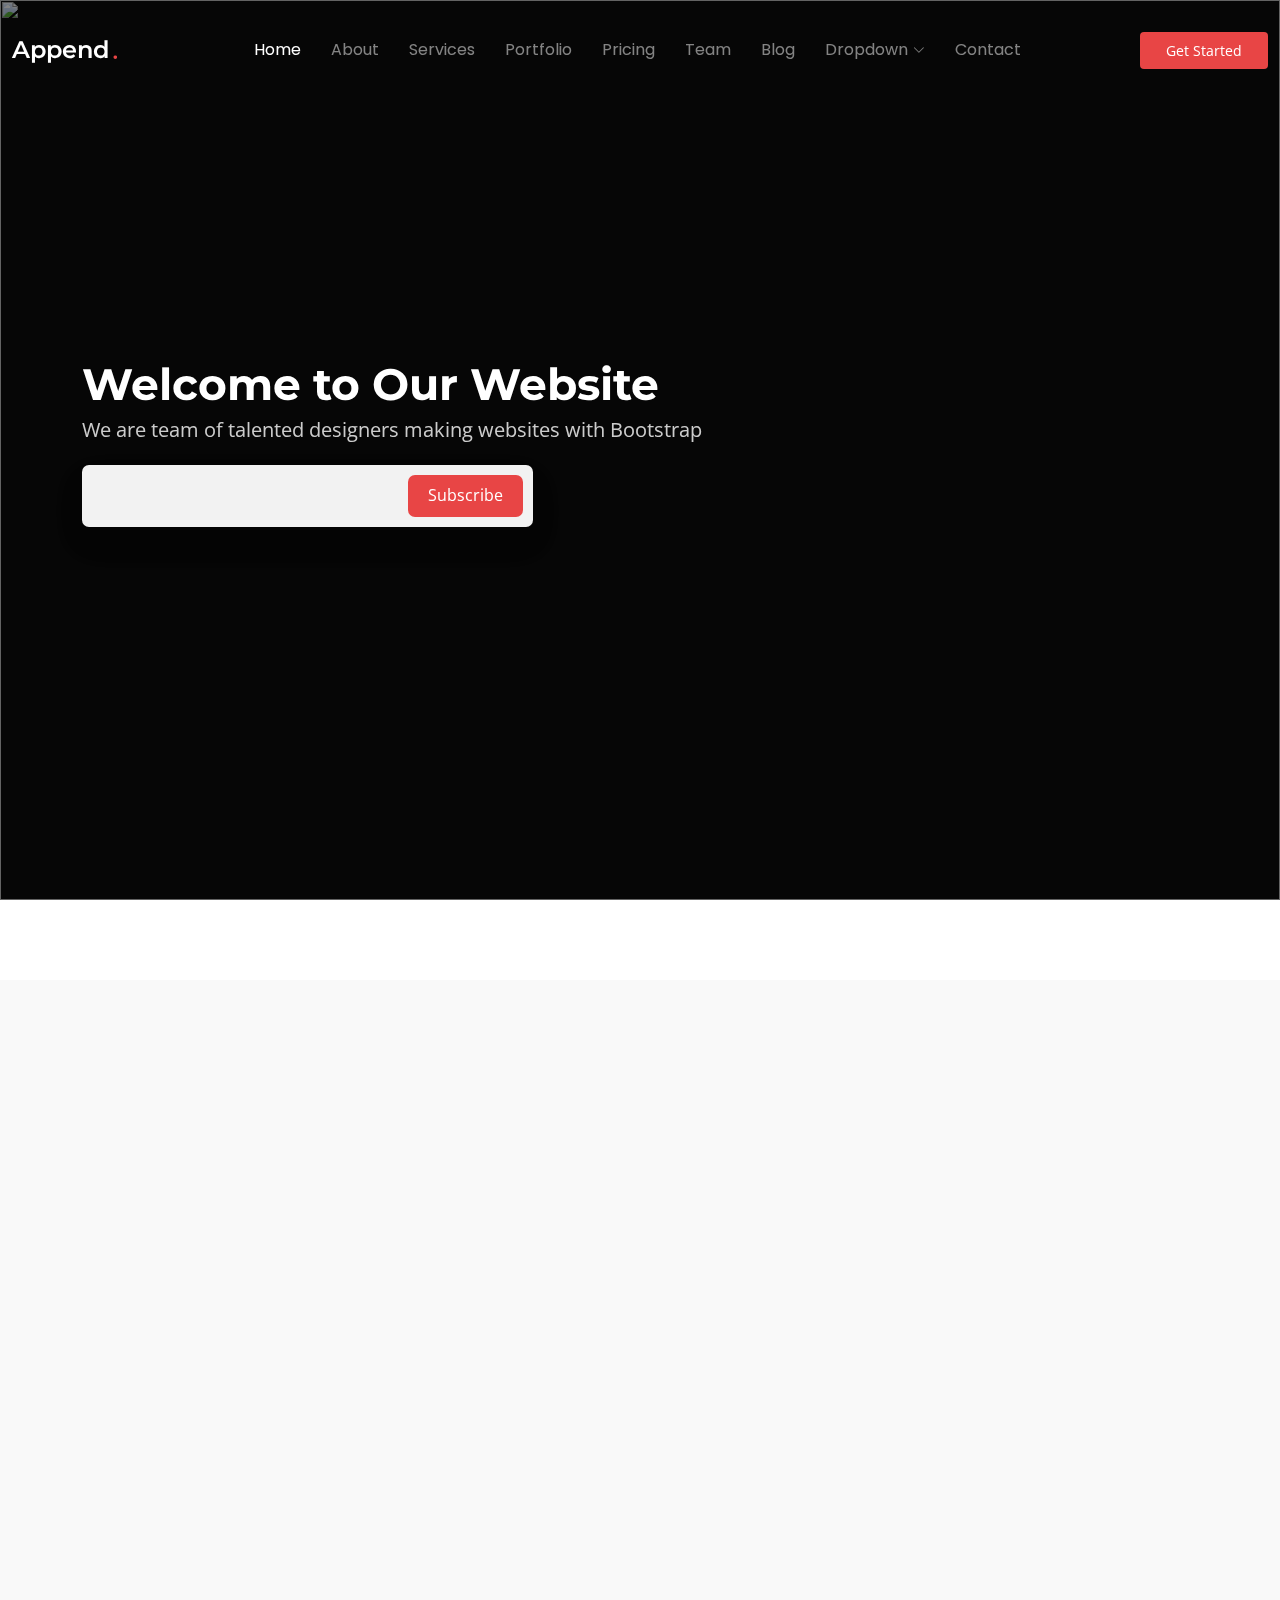
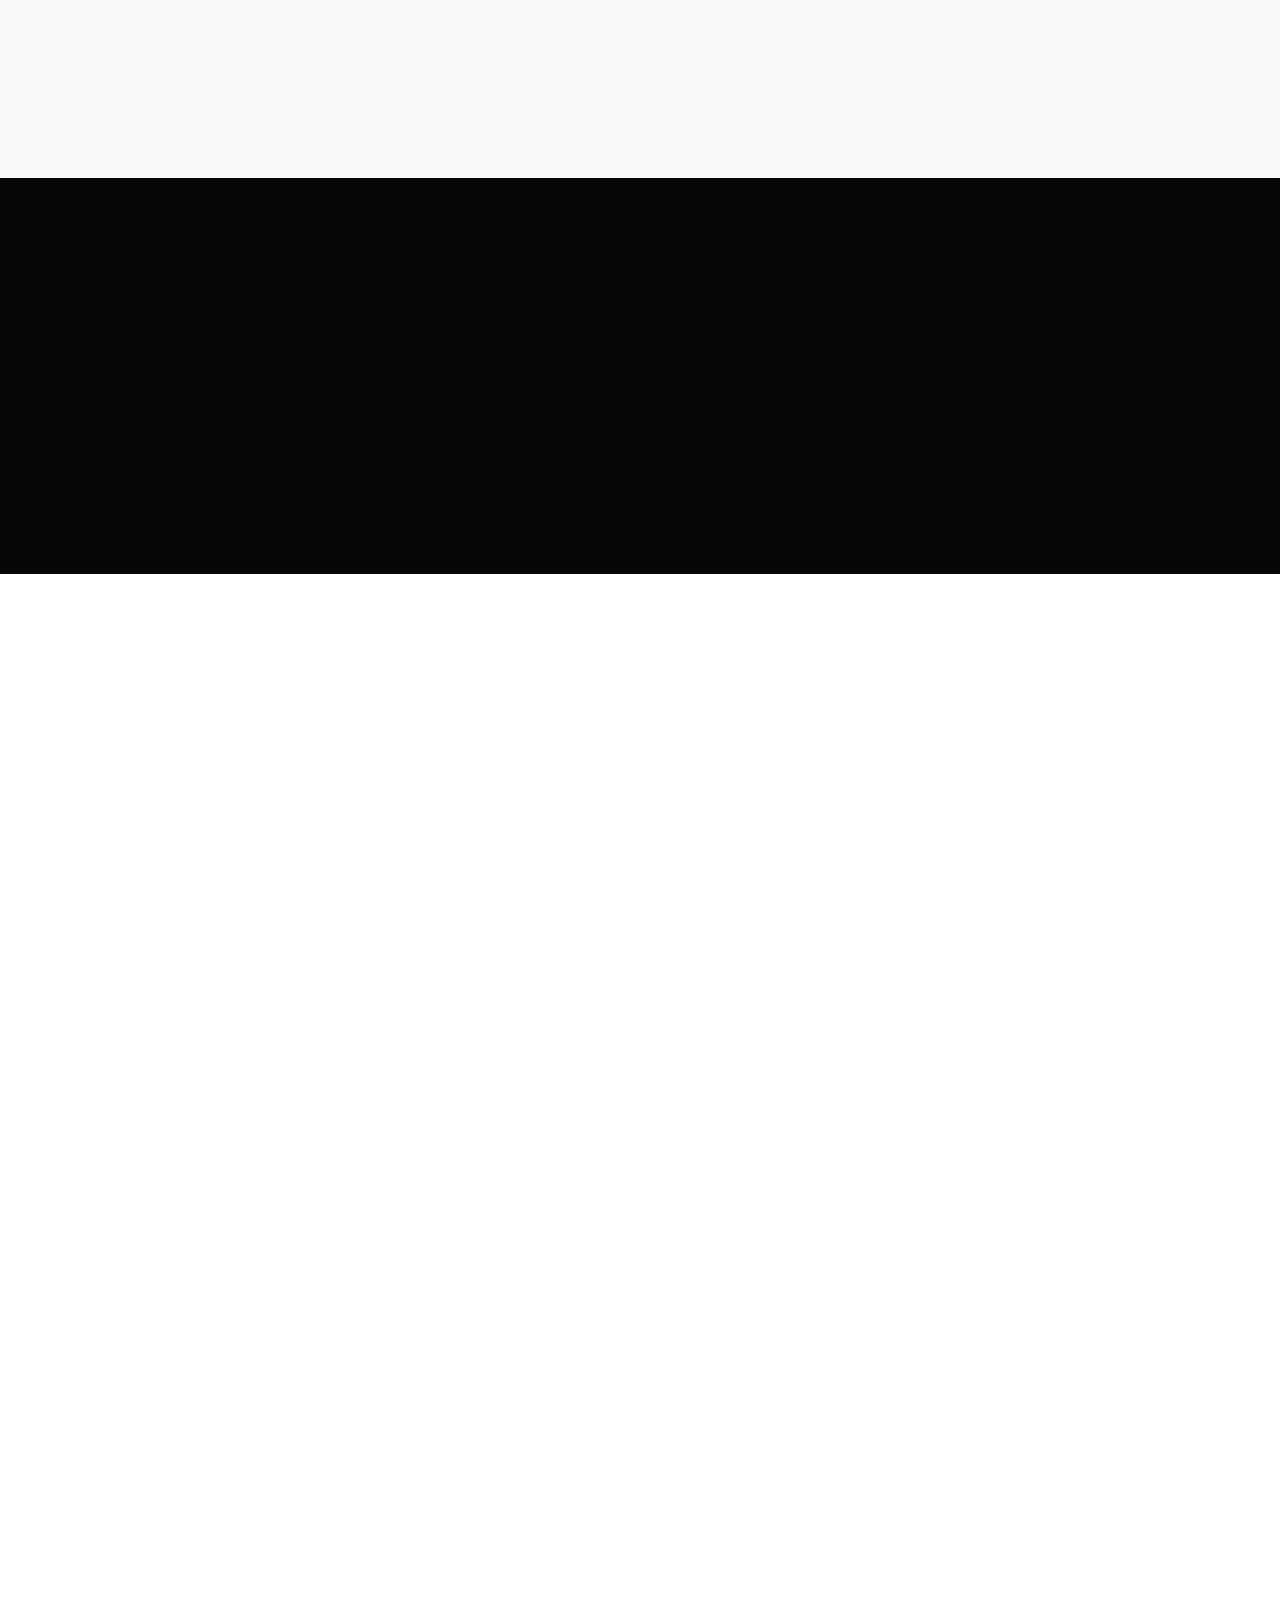
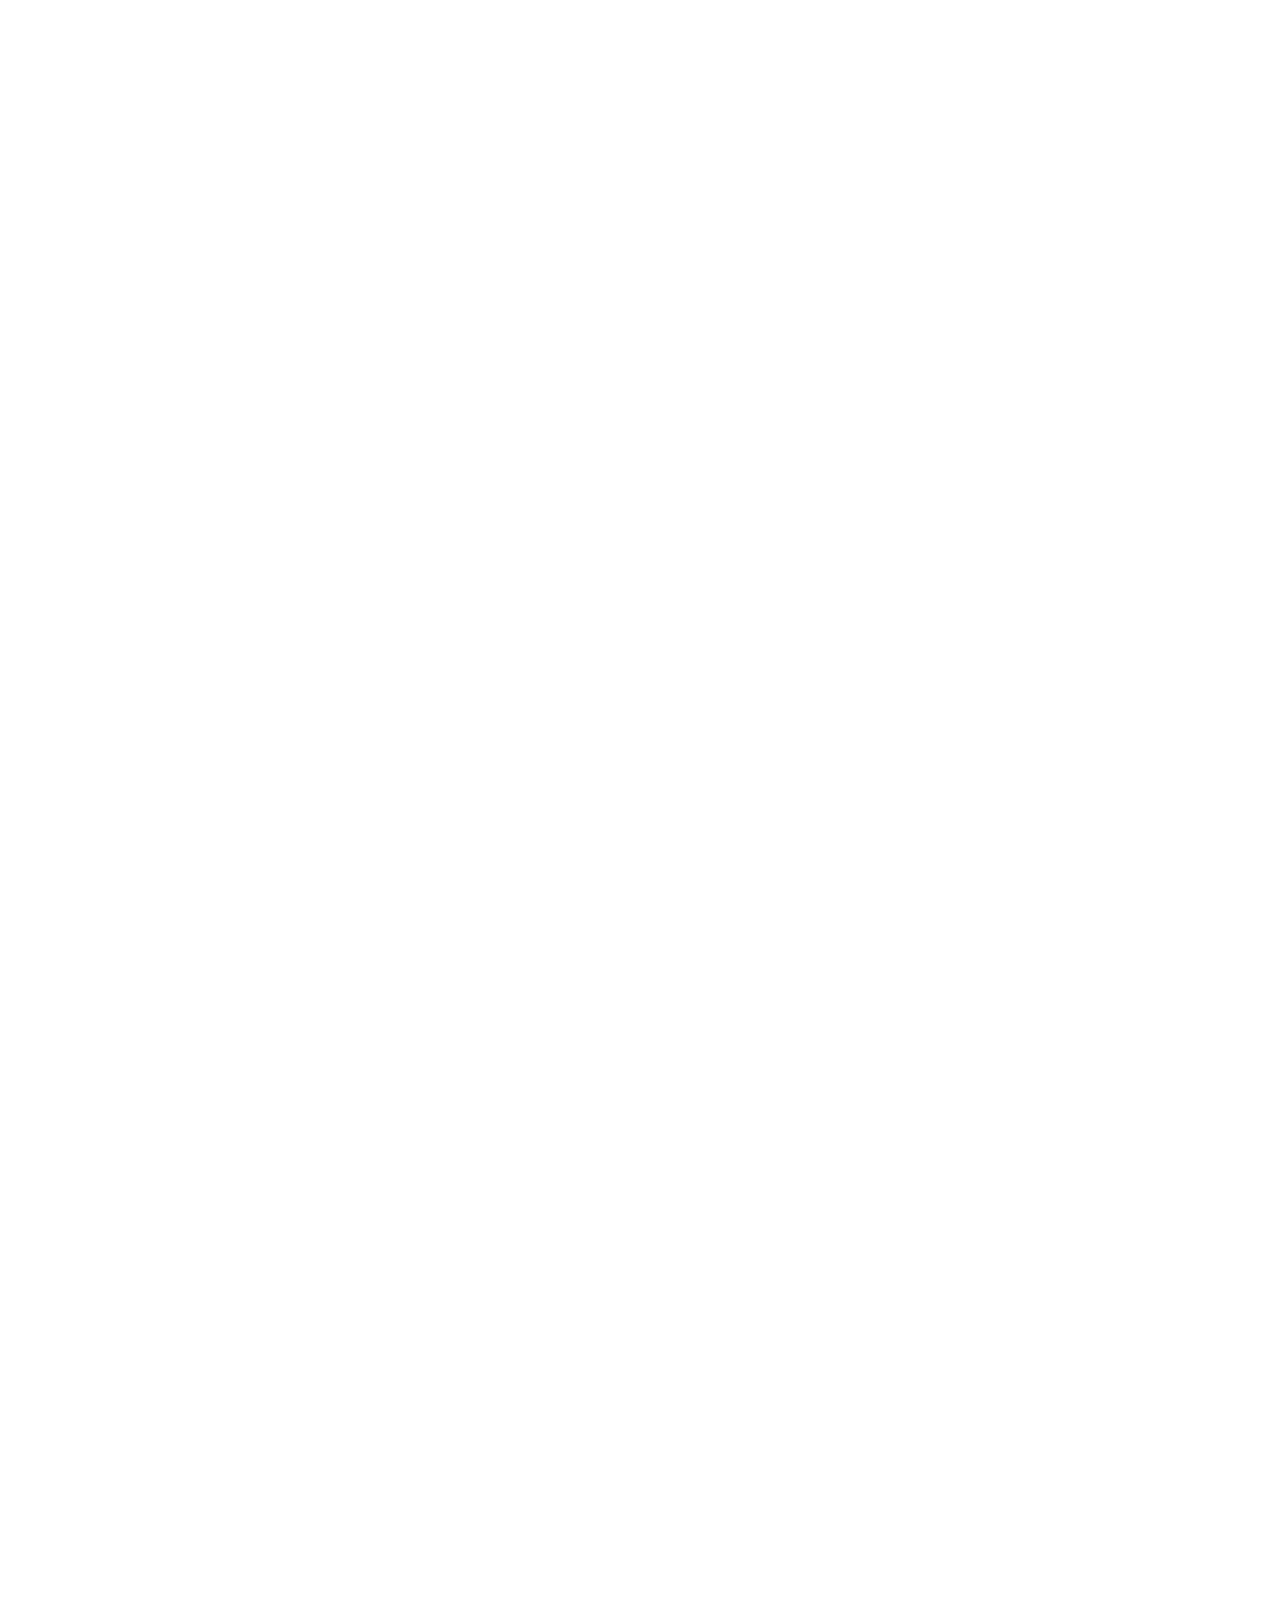
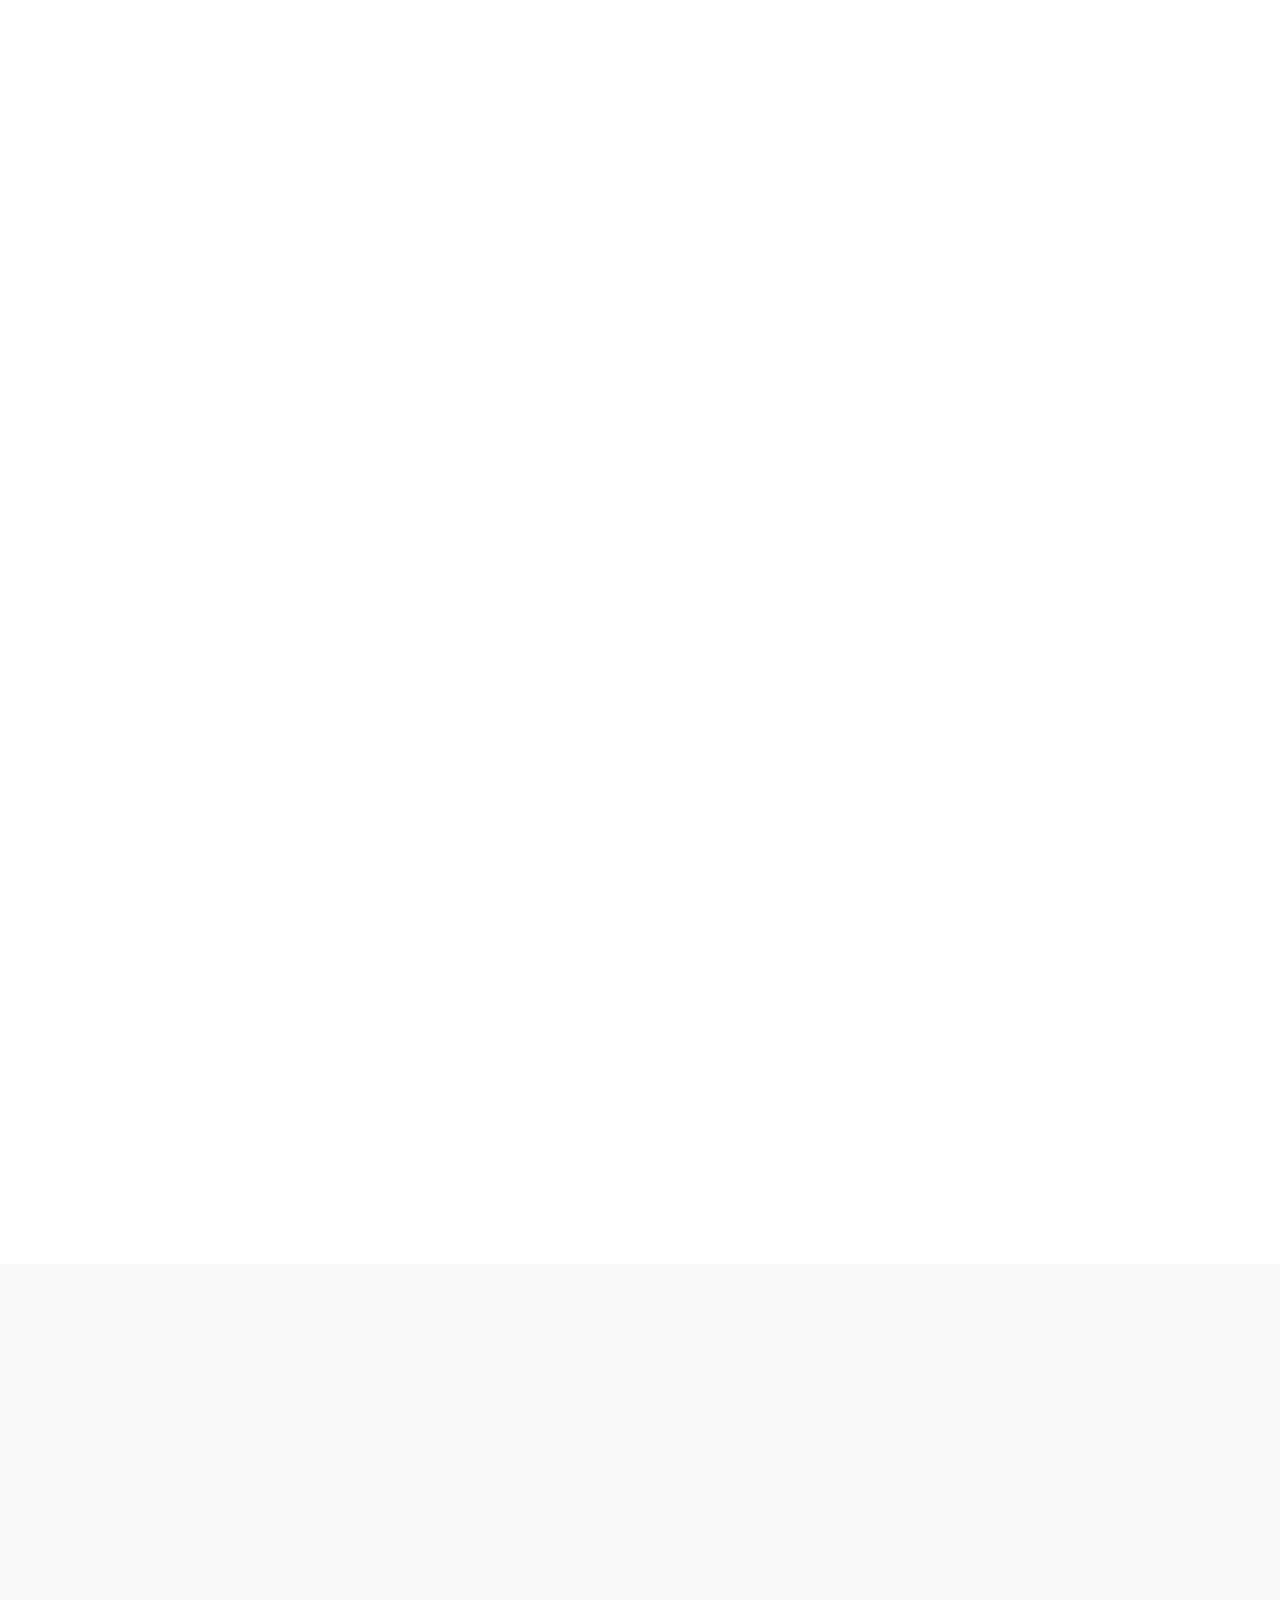
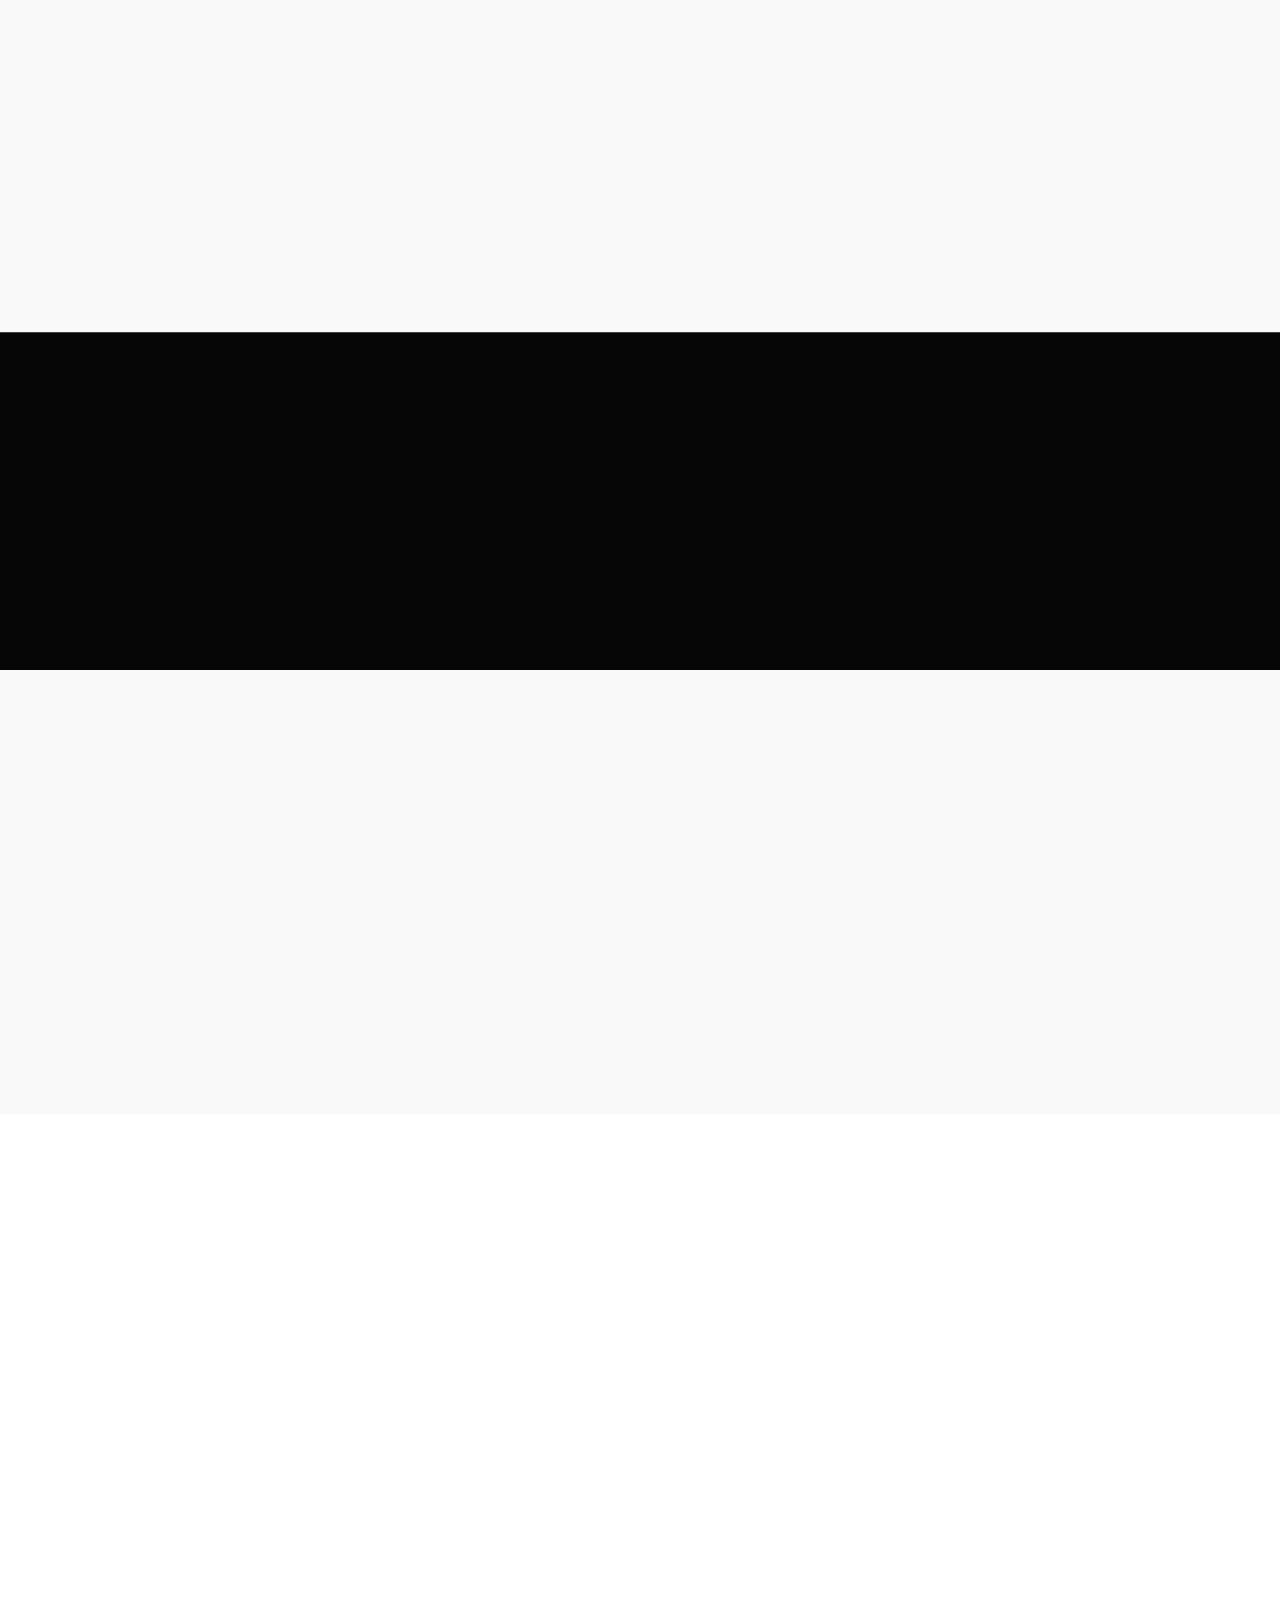
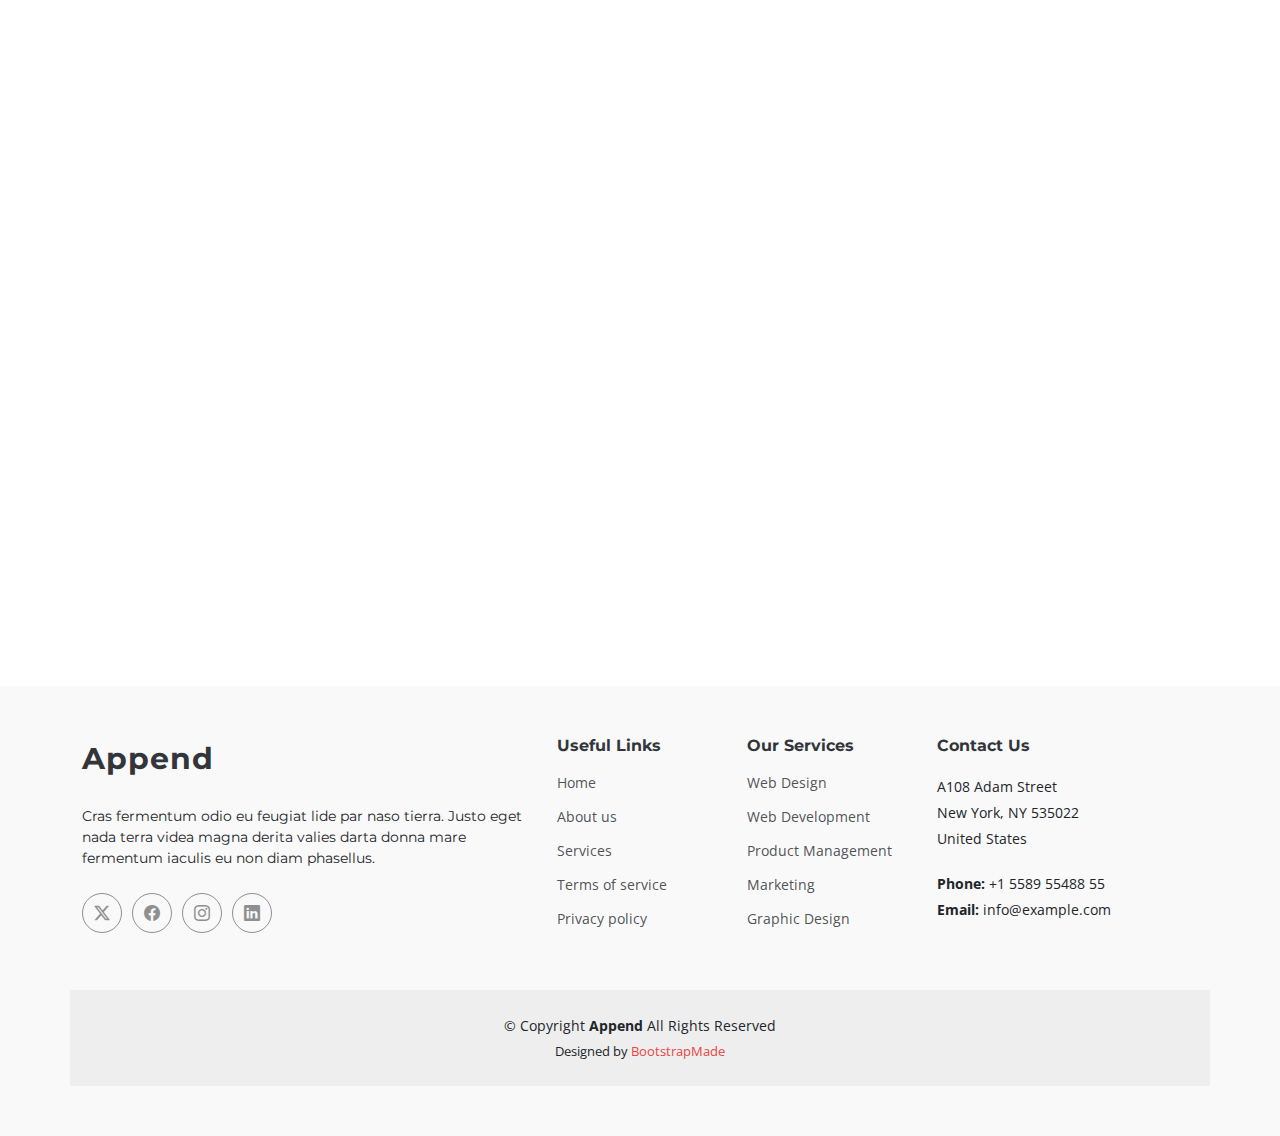
==== index.html @ 25f33e8f "Template." ====
<!DOCTYPE html>
<html lang="en">

<head>
  <meta charset="utf-8">
  <meta content="width=device-width, initial-scale=1.0" name="viewport">
  <title>Index - Append Bootstrap Template</title>
  <meta name="description" content="">
  <meta name="keywords" content="">

  <!-- Favicons -->
  <link href="assets/img/favicon.png" rel="icon">
  <link href="assets/img/apple-touch-icon.png" rel="apple-touch-icon">

  <!-- Fonts -->
  <link href="https://fonts.googleapis.com" rel="preconnect">
  <link href="https://fonts.gstatic.com" rel="preconnect" crossorigin>
  <link href="https://fonts.googleapis.com/css2?family=Open+Sans:ital,wght@0,300;0,400;0,500;0,600;0,700;0,800;1,300;1,400;1,500;1,600;1,700;1,800&family=Montserrat:ital,wght@0,100;0,200;0,300;0,400;0,500;0,600;0,700;0,800;0,900;1,100;1,200;1,300;1,400;1,500;1,600;1,700;1,800;1,900&family=Poppins:ital,wght@0,100;0,200;0,300;0,400;0,500;0,600;0,700;0,800;0,900;1,100;1,200;1,300;1,400;1,500;1,600;1,700;1,800;1,900&display=swap" rel="stylesheet">

  <!-- Vendor CSS Files -->
  <link href="assets/vendor/bootstrap/css/bootstrap.min.css" rel="stylesheet">
  <link href="assets/vendor/bootstrap-icons/bootstrap-icons.css" rel="stylesheet">
  <link href="assets/vendor/aos/aos.css" rel="stylesheet">
  <link href="assets/vendor/glightbox/css/glightbox.min.css" rel="stylesheet">
  <link href="assets/vendor/swiper/swiper-bundle.min.css" rel="stylesheet">

  <!-- Main CSS File -->
  <link href="assets/css/main.css" rel="stylesheet">

  <!-- =======================================================
  * Template Name: Append
  * Template URL: https://bootstrapmade.com/append-bootstrap-website-template/
  * Updated: Aug 07 2024 with Bootstrap v5.3.3
  * Author: BootstrapMade.com
  * License: https://bootstrapmade.com/license/
  ======================================================== -->
</head>

<body class="index-page">

  <header id="header" class="header d-flex align-items-center fixed-top">
    <div class="container-fluid position-relative d-flex align-items-center justify-content-between">

      <a href="index.html" class="logo d-flex align-items-center me-auto me-xl-0">
        <!-- Uncomment the line below if you also wish to use an image logo -->
        <!-- <img src="assets/img/logo.png" alt=""> -->
        <h1 class="sitename">Append</h1><span>.</span>
      </a>

      <nav id="navmenu" class="navmenu">
        <ul>
          <li><a href="index.html#hero" class="active">Home</a></li>
          <li><a href="index.html#about">About</a></li>
          <li><a href="index.html#services">Services</a></li>
          <li><a href="index.html#portfolio">Portfolio</a></li>
          <li><a href="index.html#pricing">Pricing</a></li>
          <li><a href="index.html#team">Team</a></li>
          <li><a href="blog.html">Blog</a></li>
          <li class="dropdown"><a href="#"><span>Dropdown</span> <i class="bi bi-chevron-down toggle-dropdown"></i></a>
            <ul>
              <li><a href="#">Dropdown 1</a></li>
              <li class="dropdown"><a href="#"><span>Deep Dropdown</span> <i class="bi bi-chevron-down toggle-dropdown"></i></a>
                <ul>
                  <li><a href="#">Deep Dropdown 1</a></li>
                  <li><a href="#">Deep Dropdown 2</a></li>
                  <li><a href="#">Deep Dropdown 3</a></li>
                  <li><a href="#">Deep Dropdown 4</a></li>
                  <li><a href="#">Deep Dropdown 5</a></li>
                </ul>
              </li>
              <li><a href="#">Dropdown 2</a></li>
              <li><a href="#">Dropdown 3</a></li>
              <li><a href="#">Dropdown 4</a></li>
            </ul>
          </li>
          <li><a href="index.html#contact">Contact</a></li>
        </ul>
        <i class="mobile-nav-toggle d-xl-none bi bi-list"></i>
      </nav>

      <a class="btn-getstarted" href="index.html#about">Get Started</a>

    </div>
  </header>

  <main class="main">

    <!-- Hero Section -->
    <section id="hero" class="hero section dark-background">

      <img src="assets/img/hero-bg.jpg" alt="" data-aos="fade-in">

      <div class="container">
        <div class="row">
          <div class="col-lg-10">
            <h2 data-aos="fade-up" data-aos-delay="100">Welcome to Our Website</h2>
            <p data-aos="fade-up" data-aos-delay="200">We are team of talented designers making websites with Bootstrap</p>
          </div>
          <div class="col-lg-5" data-aos="fade-up" data-aos-delay="300">
            <form action="forms/newsletter.php" method="post" class="php-email-form">
              <div class="sign-up-form"><input type="email" name="email"><input type="submit" value="Subscribe"></div>
              <div class="loading">Loading</div>
              <div class="error-message"></div>
              <div class="sent-message">Your subscription request has been sent. Thank you!</div>
            </form>
          </div>
        </div>
      </div>

    </section><!-- /Hero Section -->

    <!-- Clients Section -->
    <section id="clients" class="clients section">

      <div class="container" data-aos="fade-up">

        <div class="row gy-4">

          <div class="col-xl-2 col-md-3 col-6 client-logo">
            <img src="assets/img/clients/client-1.png" class="img-fluid" alt="">
          </div><!-- End Client Item -->

          <div class="col-xl-2 col-md-3 col-6 client-logo">
            <img src="assets/img/clients/client-2.png" class="img-fluid" alt="">
          </div><!-- End Client Item -->

          <div class="col-xl-2 col-md-3 col-6 client-logo">
            <img src="assets/img/clients/client-3.png" class="img-fluid" alt="">
          </div><!-- End Client Item -->

          <div class="col-xl-2 col-md-3 col-6 client-logo">
            <img src="assets/img/clients/client-4.png" class="img-fluid" alt="">
          </div><!-- End Client Item -->

          <div class="col-xl-2 col-md-3 col-6 client-logo">
            <img src="assets/img/clients/client-5.png" class="img-fluid" alt="">
          </div><!-- End Client Item -->

          <div class="col-xl-2 col-md-3 col-6 client-logo">
            <img src="assets/img/clients/client-6.png" class="img-fluid" alt="">
          </div><!-- End Client Item -->

        </div>

      </div>

    </section><!-- /Clients Section -->

    <!-- About Section -->
    <section id="about" class="about section light-background">

      <div class="container" data-aos="fade-up" data-aos-delay="100">
        <div class="row align-items-xl-center gy-5">

          <div class="col-xl-5 content">
            <h3>About Us</h3>
            <h2>Ducimus rerum libero reprehenderit cumque</h2>
            <p>Ipsa sint sit. Quis ducimus tempore dolores impedit et dolor cumque alias maxime. Enim reiciendis minus et rerum hic non. Dicta quas cum quia maiores iure. Quidem nulla qui assumenda incidunt voluptatem tempora deleniti soluta.</p>
            <a href="#" class="read-more"><span>Read More</span><i class="bi bi-arrow-right"></i></a>
          </div>

          <div class="col-xl-7">
            <div class="row gy-4 icon-boxes">

              <div class="col-md-6" data-aos="fade-up" data-aos-delay="200">
                <div class="icon-box">
                  <i class="bi bi-buildings"></i>
                  <h3>Eius provident</h3>
                  <p>Magni repellendus vel ullam hic officia accusantium ipsa dolor omnis dolor voluptatem</p>
                </div>
              </div> <!-- End Icon Box -->

              <div class="col-md-6" data-aos="fade-up" data-aos-delay="300">
                <div class="icon-box">
                  <i class="bi bi-clipboard-pulse"></i>
                  <h3>Rerum aperiam</h3>
                  <p>Autem saepe animi et aut aspernatur culpa facere. Rerum saepe rerum voluptates quia</p>
                </div>
              </div> <!-- End Icon Box -->

              <div class="col-md-6" data-aos="fade-up" data-aos-delay="400">
                <div class="icon-box">
                  <i class="bi bi-command"></i>
                  <h3>Veniam omnis</h3>
                  <p>Omnis perferendis molestias culpa sed. Recusandae quas possimus. Quod consequatur corrupti</p>
                </div>
              </div> <!-- End Icon Box -->

              <div class="col-md-6" data-aos="fade-up" data-aos-delay="500">
                <div class="icon-box">
                  <i class="bi bi-graph-up-arrow"></i>
                  <h3>Delares sapiente</h3>
                  <p>Sint et dolor voluptas minus possimus nostrum. Reiciendis commodi eligendi omnis quideme lorenda</p>
                </div>
              </div> <!-- End Icon Box -->

            </div>
          </div>

        </div>
      </div>

    </section><!-- /About Section -->

    <!-- Stats Section -->
    <section id="stats" class="stats section dark-background">

      <img src="assets/img/stats-bg.jpg" alt="" data-aos="fade-in">

      <div class="container position-relative" data-aos="fade-up" data-aos-delay="100">

        <div class="row gy-4">

          <div class="col-lg-3 col-md-6">
            <div class="stats-item text-center w-100 h-100">
              <span data-purecounter-start="0" data-purecounter-end="232" data-purecounter-duration="1" class="purecounter"></span>
              <p>Clients</p>
            </div>
          </div><!-- End Stats Item -->

          <div class="col-lg-3 col-md-6">
            <div class="stats-item text-center w-100 h-100">
              <span data-purecounter-start="0" data-purecounter-end="521" data-purecounter-duration="1" class="purecounter"></span>
              <p>Projects</p>
            </div>
          </div><!-- End Stats Item -->

          <div class="col-lg-3 col-md-6">
            <div class="stats-item text-center w-100 h-100">
              <span data-purecounter-start="0" data-purecounter-end="1453" data-purecounter-duration="1" class="purecounter"></span>
              <p>Hours Of Support</p>
            </div>
          </div><!-- End Stats Item -->

          <div class="col-lg-3 col-md-6">
            <div class="stats-item text-center w-100 h-100">
              <span data-purecounter-start="0" data-purecounter-end="32" data-purecounter-duration="1" class="purecounter"></span>
              <p>Workers</p>
            </div>
          </div><!-- End Stats Item -->

        </div>

      </div>

    </section><!-- /Stats Section -->

    <!-- Services Section -->
    <section id="services" class="services section">

      <!-- Section Title -->
      <div class="container section-title" data-aos="fade-up">
        <h2>Services</h2>
        <p>Necessitatibus eius consequatur ex aliquid fuga eum quidem sint consectetur velit</p>
      </div><!-- End Section Title -->

      <div class="container">

        <div class="row gy-4">

          <div class="col-lg-6 " data-aos="fade-up" data-aos-delay="100">
            <div class="service-item d-flex">
              <div class="icon flex-shrink-0"><i class="bi bi-briefcase"></i></div>
              <div>
                <h4 class="title"><a href="services-details.html" class="stretched-link">Lorem Ipsum</a></h4>
                <p class="description">Voluptatum deleniti atque corrupti quos dolores et quas molestias excepturi sint occaecati cupiditate non provident</p>
              </div>
            </div>
          </div>
          <!-- End Service Item -->

          <div class="col-lg-6 " data-aos="fade-up" data-aos-delay="200">
            <div class="service-item d-flex">
              <div class="icon flex-shrink-0"><i class="bi bi-card-checklist"></i></div>
              <div>
                <h4 class="title"><a href="services-details.html" class="stretched-link">Dolor Sitema</a></h4>
                <p class="description">Minim veniam, quis nostrud exercitation ullamco laboris nisi ut aliquip ex ea commodo consequat tarad limino ata</p>
              </div>
            </div>
          </div><!-- End Service Item -->

          <div class="col-lg-6 " data-aos="fade-up" data-aos-delay="300">
            <div class="service-item d-flex">
              <div class="icon flex-shrink-0"><i class="bi bi-bar-chart"></i></div>
              <div>
                <h4 class="title"><a href="services-details.html" class="stretched-link">Sed ut perspiciatis</a></h4>
                <p class="description">Duis aute irure dolor in reprehenderit in voluptate velit esse cillum dolore eu fugiat nulla pariatur</p>
              </div>
            </div>
          </div><!-- End Service Item -->

          <div class="col-lg-6 " data-aos="fade-up" data-aos-delay="400">
            <div class="service-item d-flex">
              <div class="icon flex-shrink-0"><i class="bi bi-binoculars"></i></div>
              <div>
                <h4 class="title"><a href="services-details.html" class="stretched-link">Magni Dolores</a></h4>
                <p class="description">Excepteur sint occaecat cupidatat non proident, sunt in culpa qui officia deserunt mollit anim id est laborum</p>
              </div>
            </div>
          </div><!-- End Service Item -->

          <div class="col-lg-6 " data-aos="fade-up" data-aos-delay="500">
            <div class="service-item d-flex">
              <div class="icon flex-shrink-0"><i class="bi bi-brightness-high"></i></div>
              <div>
                <h4 class="title"><a href="services-details.html" class="stretched-link">Nemo Enim</a></h4>
                <p class="description">At vero eos et accusamus et iusto odio dignissimos ducimus qui blanditiis praesentium voluptatum deleniti atque</p>
              </div>
            </div>
          </div><!-- End Service Item -->

          <div class="col-lg-6 " data-aos="fade-up" data-aos-delay="600">
            <div class="service-item d-flex">
              <div class="icon flex-shrink-0"><i class="bi bi-calendar4-week"></i></div>
              <div>
                <h4 class="title"><a href="services-details.html" class="stretched-link">Eiusmod Tempor</a></h4>
                <p class="description">Et harum quidem rerum facilis est et expedita distinctio. Nam libero tempore, cum soluta nobis est eligendi</p>
              </div>
            </div>
          </div><!-- End Service Item -->

        </div>

      </div>

    </section><!-- /Services Section -->

    <!-- Features Section -->
    <section id="features" class="features section">

      <!-- Section Title -->
      <div class="container section-title" data-aos="fade-up">
        <h2>Features</h2>
        <p>Necessitatibus eius consequatur ex aliquid fuga eum quidem sint consectetur velit</p>
      </div><!-- End Section Title -->

      <div class="container">

        <div class="row gy-4 align-items-center features-item">
          <div class="col-lg-5 order-2 order-lg-1" data-aos="fade-up" data-aos-delay="200">
            <h3>Corporis temporibus maiores provident</h3>
            <p>
              Ullamco laboris nisi ut aliquip ex ea commodo consequat. Duis aute irure dolor in reprehenderit in voluptate
              velit esse cillum dolore eu fugiat nulla pariatur. Excepteur sint occaecat cupidatat non proident.
            </p>
            <a href="#" class="btn btn-get-started">Get Started</a>
          </div>
          <div class="col-lg-7 order-1 order-lg-2 d-flex align-items-center" data-aos="zoom-out" data-aos-delay="100">
            <div class="image-stack">
              <img src="assets/img/features-light-1.jpg" alt="" class="stack-front">
              <img src="assets/img/features-light-2.jpg" alt="" class="stack-back">
            </div>
          </div>
        </div><!-- Features Item -->

        <div class="row gy-4 align-items-stretch justify-content-between features-item ">
          <div class="col-lg-6 d-flex align-items-center features-img-bg" data-aos="zoom-out">
            <img src="assets/img/features-light-3.jpg" class="img-fluid" alt="">
          </div>
          <div class="col-lg-5 d-flex justify-content-center flex-column" data-aos="fade-up">
            <h3>Sunt consequatur ad ut est nulla</h3>
            <p>Cupiditate placeat cupiditate placeat est ipsam culpa. Delectus quia minima quod. Sunt saepe odit aut quia voluptatem hic voluptas dolor doloremque.</p>
            <ul>
              <li><i class="bi bi-check"></i> <span>Ullamco laboris nisi ut aliquip ex ea commodo consequat.</span></li>
              <li><i class="bi bi-check"></i><span> Duis aute irure dolor in reprehenderit in voluptate velit.</span></li>
              <li><i class="bi bi-check"></i> <span>Facilis ut et voluptatem aperiam. Autem soluta ad fugiat</span>.</li>
            </ul>
            <a href="#" class="btn btn-get-started align-self-start">Get Started</a>
          </div>
        </div><!-- Features Item -->

      </div>

    </section><!-- /Features Section -->

    <!-- Portfolio Section -->
    <section id="portfolio" class="portfolio section">

      <!-- Section Title -->
      <div class="container section-title" data-aos="fade-up">
        <h2>Portfolio</h2>
        <p>Necessitatibus eius consequatur ex aliquid fuga eum quidem sint consectetur velit</p>
      </div><!-- End Section Title -->

      <div class="container">

        <div class="isotope-layout" data-default-filter="*" data-layout="masonry" data-sort="original-order">

          <ul class="portfolio-filters isotope-filters" data-aos="fade-up" data-aos-delay="100">
            <li data-filter="*" class="filter-active">All</li>
            <li data-filter=".filter-app">App</li>
            <li data-filter=".filter-product">Card</li>
            <li data-filter=".filter-branding">Web</li>
          </ul><!-- End Portfolio Filters -->

          <div class="row gy-4 isotope-container" data-aos="fade-up" data-aos-delay="200">

            <div class="col-lg-4 col-md-6 portfolio-item isotope-item filter-app">
              <img src="assets/img/masonry-portfolio/masonry-portfolio-1.jpg" class="img-fluid" alt="">
              <div class="portfolio-info">
                <h4>App 1</h4>
                <p>Lorem ipsum, dolor sit</p>
                <a href="assets/img/masonry-portfolio/masonry-portfolio-1.jpg" title="App 1" data-gallery="portfolio-gallery-app" class="glightbox preview-link"><i class="bi bi-zoom-in"></i></a>
                <a href="portfolio-details.html" title="More Details" class="details-link"><i class="bi bi-link-45deg"></i></a>
              </div>
            </div><!-- End Portfolio Item -->

            <div class="col-lg-4 col-md-6 portfolio-item isotope-item filter-product">
              <img src="assets/img/masonry-portfolio/masonry-portfolio-2.jpg" class="img-fluid" alt="">
              <div class="portfolio-info">
                <h4>Product 1</h4>
                <p>Lorem ipsum, dolor sit</p>
                <a href="assets/img/masonry-portfolio/masonry-portfolio-2.jpg" title="Product 1" data-gallery="portfolio-gallery-product" class="glightbox preview-link"><i class="bi bi-zoom-in"></i></a>
                <a href="portfolio-details.html" title="More Details" class="details-link"><i class="bi bi-link-45deg"></i></a>
              </div>
            </div><!-- End Portfolio Item -->

            <div class="col-lg-4 col-md-6 portfolio-item isotope-item filter-branding">
              <img src="assets/img/masonry-portfolio/masonry-portfolio-3.jpg" class="img-fluid" alt="">
              <div class="portfolio-info">
                <h4>Branding 1</h4>
                <p>Lorem ipsum, dolor sit</p>
                <a href="assets/img/masonry-portfolio/masonry-portfolio-3.jpg" title="Branding 1" data-gallery="portfolio-gallery-branding" class="glightbox preview-link"><i class="bi bi-zoom-in"></i></a>
                <a href="portfolio-details.html" title="More Details" class="details-link"><i class="bi bi-link-45deg"></i></a>
              </div>
            </div><!-- End Portfolio Item -->

            <div class="col-lg-4 col-md-6 portfolio-item isotope-item filter-app">
              <img src="assets/img/masonry-portfolio/masonry-portfolio-4.jpg" class="img-fluid" alt="">
              <div class="portfolio-info">
                <h4>App 2</h4>
                <p>Lorem ipsum, dolor sit</p>
                <a href="assets/img/masonry-portfolio/masonry-portfolio-4.jpg" title="App 2" data-gallery="portfolio-gallery-app" class="glightbox preview-link"><i class="bi bi-zoom-in"></i></a>
                <a href="portfolio-details.html" title="More Details" class="details-link"><i class="bi bi-link-45deg"></i></a>
              </div>
            </div><!-- End Portfolio Item -->

            <div class="col-lg-4 col-md-6 portfolio-item isotope-item filter-product">
              <img src="assets/img/masonry-portfolio/masonry-portfolio-5.jpg" class="img-fluid" alt="">
              <div class="portfolio-info">
                <h4>Product 2</h4>
                <p>Lorem ipsum, dolor sit</p>
                <a href="assets/img/masonry-portfolio/masonry-portfolio-5.jpg" title="Product 2" data-gallery="portfolio-gallery-product" class="glightbox preview-link"><i class="bi bi-zoom-in"></i></a>
                <a href="portfolio-details.html" title="More Details" class="details-link"><i class="bi bi-link-45deg"></i></a>
              </div>
            </div><!-- End Portfolio Item -->

            <div class="col-lg-4 col-md-6 portfolio-item isotope-item filter-branding">
              <img src="assets/img/masonry-portfolio/masonry-portfolio-6.jpg" class="img-fluid" alt="">
              <div class="portfolio-info">
                <h4>Branding 2</h4>
                <p>Lorem ipsum, dolor sit</p>
                <a href="assets/img/masonry-portfolio/masonry-portfolio-6.jpg" title="Branding 2" data-gallery="portfolio-gallery-branding" class="glightbox preview-link"><i class="bi bi-zoom-in"></i></a>
                <a href="portfolio-details.html" title="More Details" class="details-link"><i class="bi bi-link-45deg"></i></a>
              </div>
            </div><!-- End Portfolio Item -->

            <div class="col-lg-4 col-md-6 portfolio-item isotope-item filter-app">
              <img src="assets/img/masonry-portfolio/masonry-portfolio-7.jpg" class="img-fluid" alt="">
              <div class="portfolio-info">
                <h4>App 3</h4>
                <p>Lorem ipsum, dolor sit</p>
                <a href="assets/img/masonry-portfolio/masonry-portfolio-7.jpg" title="App 3" data-gallery="portfolio-gallery-app" class="glightbox preview-link"><i class="bi bi-zoom-in"></i></a>
                <a href="portfolio-details.html" title="More Details" class="details-link"><i class="bi bi-link-45deg"></i></a>
              </div>
            </div><!-- End Portfolio Item -->

            <div class="col-lg-4 col-md-6 portfolio-item isotope-item filter-product">
              <img src="assets/img/masonry-portfolio/masonry-portfolio-8.jpg" class="img-fluid" alt="">
              <div class="portfolio-info">
                <h4>Product 3</h4>
                <p>Lorem ipsum, dolor sit</p>
                <a href="assets/img/masonry-portfolio/masonry-portfolio-8.jpg" title="Product 3" data-gallery="portfolio-gallery-product" class="glightbox preview-link"><i class="bi bi-zoom-in"></i></a>
                <a href="portfolio-details.html" title="More Details" class="details-link"><i class="bi bi-link-45deg"></i></a>
              </div>
            </div><!-- End Portfolio Item -->

            <div class="col-lg-4 col-md-6 portfolio-item isotope-item filter-branding">
              <img src="assets/img/masonry-portfolio/masonry-portfolio-9.jpg" class="img-fluid" alt="">
              <div class="portfolio-info">
                <h4>Branding 3</h4>
                <p>Lorem ipsum, dolor sit</p>
                <a href="assets/img/masonry-portfolio/masonry-portfolio-9.jpg" title="Branding 2" data-gallery="portfolio-gallery-branding" class="glightbox preview-link"><i class="bi bi-zoom-in"></i></a>
                <a href="portfolio-details.html" title="More Details" class="details-link"><i class="bi bi-link-45deg"></i></a>
              </div>
            </div><!-- End Portfolio Item -->

          </div><!-- End Portfolio Container -->

        </div>

      </div>

    </section><!-- /Portfolio Section -->

    <!-- Pricing Section -->
    <section id="pricing" class="pricing section">

      <!-- Section Title -->
      <div class="container section-title" data-aos="fade-up">
        <h2>Pricing</h2>
        <p>Necessitatibus eius consequatur ex aliquid fuga eum quidem sint consectetur velit</p>
      </div><!-- End Section Title -->

      <div class="container" data-aos="zoom-in" data-aos-delay="100">

        <div class="row g-4">

          <div class="col-lg-4">
            <div class="pricing-item">
              <h3>Free Plan</h3>
              <div class="icon">
                <i class="bi bi-box"></i>
              </div>
              <h4><sup>$</sup>0<span> / month</span></h4>
              <ul>
                <li><i class="bi bi-check"></i> <span>Quam adipiscing vitae proin</span></li>
                <li><i class="bi bi-check"></i> <span>Nec feugiat nisl pretium</span></li>
                <li><i class="bi bi-check"></i> <span>Nulla at volutpat diam uteera</span></li>
                <li class="na"><i class="bi bi-x"></i> <span>Pharetra massa massa ultricies</span></li>
                <li class="na"><i class="bi bi-x"></i> <span>Massa ultricies mi quis hendrerit</span></li>
              </ul>
              <div class="text-center"><a href="#" class="buy-btn">Buy Now</a></div>
            </div>
          </div><!-- End Pricing Item -->

          <div class="col-lg-4">
            <div class="pricing-item featured">
              <h3>Business Plan</h3>
              <div class="icon">
                <i class="bi bi-rocket"></i>
              </div>

              <h4><sup>$</sup>29<span> / month</span></h4>
              <ul>
                <li><i class="bi bi-check"></i> <span>Quam adipiscing vitae proin</span></li>
                <li><i class="bi bi-check"></i> <span>Nec feugiat nisl pretium</span></li>
                <li><i class="bi bi-check"></i> <span>Nulla at volutpat diam uteera</span></li>
                <li><i class="bi bi-check"></i> <span>Pharetra massa massa ultricies</span></li>
                <li><i class="bi bi-check"></i> <span>Massa ultricies mi quis hendrerit</span></li>
              </ul>
              <div class="text-center"><a href="#" class="buy-btn">Buy Now</a></div>
            </div>
          </div><!-- End Pricing Item -->

          <div class="col-lg-4">
            <div class="pricing-item">
              <h3>Developer Plan</h3>
              <div class="icon">
                <i class="bi bi-send"></i>
              </div>
              <h4><sup>$</sup>49<span> / month</span></h4>
              <ul>
                <li><i class="bi bi-check"></i> <span>Quam adipiscing vitae proin</span></li>
                <li><i class="bi bi-check"></i> <span>Nec feugiat nisl pretium</span></li>
                <li><i class="bi bi-check"></i> <span>Nulla at volutpat diam uteera</span></li>
                <li><i class="bi bi-check"></i> <span>Pharetra massa massa ultricies</span></li>
                <li><i class="bi bi-check"></i> <span>Massa ultricies mi quis hendrerit</span></li>
              </ul>
              <div class="text-center"><a href="#" class="buy-btn">Buy Now</a></div>
            </div>
          </div><!-- End Pricing Item -->

        </div>

      </div>

    </section><!-- /Pricing Section -->

    <!-- Faq Section -->
    <section id="faq" class="faq section">

      <div class="container">

        <div class="row gy-4">

          <div class="col-lg-4" data-aos="fade-up" data-aos-delay="100">
            <div class="content px-xl-5">
              <h3><span>Frequently Asked </span><strong>Questions</strong></h3>
              <p>
                Lorem ipsum dolor sit amet, consectetur adipiscing elit, sed do eiusmod tempor incididunt ut labore et dolore magna aliqua. Duis aute irure dolor in reprehenderit
              </p>
            </div>
          </div>

          <div class="col-lg-8" data-aos="fade-up" data-aos-delay="200">

            <div class="faq-container">
              <div class="faq-item faq-active">
                <h3><span class="num">1.</span> <span>Non consectetur a erat nam at lectus urna duis?</span></h3>
                <div class="faq-content">
                  <p>Feugiat pretium nibh ipsum consequat. Tempus iaculis urna id volutpat lacus laoreet non curabitur gravida. Venenatis lectus magna fringilla urna porttitor rhoncus dolor purus non.</p>
                </div>
                <i class="faq-toggle bi bi-chevron-right"></i>
              </div><!-- End Faq item-->

              <div class="faq-item">
                <h3><span class="num">2.</span> <span>Feugiat scelerisque varius morbi enim nunc faucibus a pellentesque?</span></h3>
                <div class="faq-content">
                  <p>Dolor sit amet consectetur adipiscing elit pellentesque habitant morbi. Id interdum velit laoreet id donec ultrices. Fringilla phasellus faucibus scelerisque eleifend donec pretium. Est pellentesque elit ullamcorper dignissim. Mauris ultrices eros in cursus turpis massa tincidunt dui.</p>
                </div>
                <i class="faq-toggle bi bi-chevron-right"></i>
              </div><!-- End Faq item-->

              <div class="faq-item">
                <h3><span class="num">3.</span> <span>Dolor sit amet consectetur adipiscing elit pellentesque?</span></h3>
                <div class="faq-content">
                  <p>Eleifend mi in nulla posuere sollicitudin aliquam ultrices sagittis orci. Faucibus pulvinar elementum integer enim. Sem nulla pharetra diam sit amet nisl suscipit. Rutrum tellus pellentesque eu tincidunt. Lectus urna duis convallis convallis tellus. Urna molestie at elementum eu facilisis sed odio morbi quis</p>
                </div>
                <i class="faq-toggle bi bi-chevron-right"></i>
              </div><!-- End Faq item-->

              <div class="faq-item">
                <h3><span class="num">4.</span> <span>Ac odio tempor orci dapibus. Aliquam eleifend mi in nulla?</span></h3>
                <div class="faq-content">
                  <p>Dolor sit amet consectetur adipiscing elit pellentesque habitant morbi. Id interdum velit laoreet id donec ultrices. Fringilla phasellus faucibus scelerisque eleifend donec pretium. Est pellentesque elit ullamcorper dignissim. Mauris ultrices eros in cursus turpis massa tincidunt dui.</p>
                </div>
                <i class="faq-toggle bi bi-chevron-right"></i>
              </div><!-- End Faq item-->

              <div class="faq-item">
                <h3><span class="num">5.</span> <span>Tempus quam pellentesque nec nam aliquam sem et tortor consequat?</span></h3>
                <div class="faq-content">
                  <p>Molestie a iaculis at erat pellentesque adipiscing commodo. Dignissim suspendisse in est ante in. Nunc vel risus commodo viverra maecenas accumsan. Sit amet nisl suscipit adipiscing bibendum est. Purus gravida quis blandit turpis cursus in</p>
                </div>
                <i class="faq-toggle bi bi-chevron-right"></i>
              </div><!-- End Faq item-->

            </div>

          </div>
        </div>

      </div>

    </section><!-- /Faq Section -->

    <!-- Team Section -->
    <section id="team" class="team section light-background">

      <!-- Section Title -->
      <div class="container section-title" data-aos="fade-up">
        <h2>Team</h2>
        <p>Necessitatibus eius consequatur ex aliquid fuga eum quidem sint consectetur velit</p>
      </div><!-- End Section Title -->

      <div class="container">

        <div class="row gy-5">

          <div class="col-lg-4 col-md-6 member" data-aos="fade-up" data-aos-delay="100">
            <div class="member-img">
              <img src="assets/img/team/team-1.jpg" class="img-fluid" alt="">
              <div class="social">
                <a href="#"><i class="bi bi-twitter-x"></i></a>
                <a href="#"><i class="bi bi-facebook"></i></a>
                <a href="#"><i class="bi bi-instagram"></i></a>
                <a href="#"><i class="bi bi-linkedin"></i></a>
              </div>
            </div>
            <div class="member-info text-center">
              <h4>Walter White</h4>
              <span>Chief Executive Officer</span>
              <p>Aliquam iure quaerat voluptatem praesentium possimus unde laudantium vel dolorum distinctio dire flow</p>
            </div>
          </div><!-- End Team Member -->

          <div class="col-lg-4 col-md-6 member" data-aos="fade-up" data-aos-delay="200">
            <div class="member-img">
              <img src="assets/img/team/team-2.jpg" class="img-fluid" alt="">
              <div class="social">
                <a href="#"><i class="bi bi-twitter-x"></i></a>
                <a href="#"><i class="bi bi-facebook"></i></a>
                <a href="#"><i class="bi bi-instagram"></i></a>
                <a href="#"><i class="bi bi-linkedin"></i></a>
              </div>
            </div>
            <div class="member-info text-center">
              <h4>Sarah Jhonson</h4>
              <span>Product Manager</span>
              <p>Labore ipsam sit consequatur exercitationem rerum laboriosam laudantium aut quod dolores exercitationem ut</p>
            </div>
          </div><!-- End Team Member -->

          <div class="col-lg-4 col-md-6 member" data-aos="fade-up" data-aos-delay="300">
            <div class="member-img">
              <img src="assets/img/team/team-3.jpg" class="img-fluid" alt="">
              <div class="social">
                <a href="#"><i class="bi bi-twitter-x"></i></a>
                <a href="#"><i class="bi bi-facebook"></i></a>
                <a href="#"><i class="bi bi-instagram"></i></a>
                <a href="#"><i class="bi bi-linkedin"></i></a>
              </div>
            </div>
            <div class="member-info text-center">
              <h4>William Anderson</h4>
              <span>CTO</span>
              <p>Illum minima ea autem doloremque ipsum quidem quas aspernatur modi ut praesentium vel tque sed facilis at qui</p>
            </div>
          </div><!-- End Team Member -->

          <div class="col-lg-4 col-md-6 member" data-aos="fade-up" data-aos-delay="400">
            <div class="member-img">
              <img src="assets/img/team/team-4.jpg" class="img-fluid" alt="">
              <div class="social">
                <a href="#"><i class="bi bi-twitter-x"></i></a>
                <a href="#"><i class="bi bi-facebook"></i></a>
                <a href="#"><i class="bi bi-instagram"></i></a>
                <a href="#"><i class="bi bi-linkedin"></i></a>
              </div>
            </div>
            <div class="member-info text-center">
              <h4>Amanda Jepson</h4>
              <span>Accountant</span>
              <p>Magni voluptatem accusamus assumenda cum nisi aut qui dolorem voluptate sed et veniam quasi quam consectetur</p>
            </div>
          </div><!-- End Team Member -->

          <div class="col-lg-4 col-md-6 member" data-aos="fade-up" data-aos-delay="500">
            <div class="member-img">
              <img src="assets/img/team/team-5.jpg" class="img-fluid" alt="">
              <div class="social">
                <a href="#"><i class="bi bi-twitter-x"></i></a>
                <a href="#"><i class="bi bi-facebook"></i></a>
                <a href="#"><i class="bi bi-instagram"></i></a>
                <a href="#"><i class="bi bi-linkedin"></i></a>
              </div>
            </div>
            <div class="member-info text-center">
              <h4>Brian Doe</h4>
              <span>Marketing</span>
              <p>Qui consequuntur quos accusamus magnam quo est molestiae eius laboriosam sunt doloribus quia impedit laborum velit</p>
            </div>
          </div><!-- End Team Member -->

          <div class="col-lg-4 col-md-6 member" data-aos="fade-up" data-aos-delay="600">
            <div class="member-img">
              <img src="assets/img/team/team-6.jpg" class="img-fluid" alt="">
              <div class="social">
                <a href="#"><i class="bi bi-twitter-x"></i></a>
                <a href="#"><i class="bi bi-facebook"></i></a>
                <a href="#"><i class="bi bi-instagram"></i></a>
                <a href="#"><i class="bi bi-linkedin"></i></a>
              </div>
            </div>
            <div class="member-info text-center">
              <h4>Josepha Palas</h4>
              <span>Operation</span>
              <p>Sint sint eveniet explicabo amet consequatur nesciunt error enim rerum earum et omnis fugit eligendi cupiditate vel</p>
            </div>
          </div><!-- End Team Member -->

        </div>

      </div>

    </section><!-- /Team Section -->

    <!-- Call To Action Section -->
    <section id="call-to-action" class="call-to-action section dark-background">

      <img src="assets/img/cta-bg.jpg" alt="">

      <div class="container">
        <div class="row justify-content-center" data-aos="zoom-in" data-aos-delay="100">
          <div class="col-xl-10">
            <div class="text-center">
              <h3>Call To Action</h3>
              <p>Duis aute irure dolor in reprehenderit in voluptate velit esse cillum dolore eu fugiat nulla pariatur. Excepteur sint occaecat cupidatat non proident, sunt in culpa qui officia deserunt mollit anim id est laborum.</p>
              <a class="cta-btn" href="#">Call To Action</a>
            </div>
          </div>
        </div>
      </div>

    </section><!-- /Call To Action Section -->

    <!-- Testimonials Section -->
    <section id="testimonials" class="testimonials section light-background">

      <div class="container">

        <div class="row align-items-center">

          <div class="col-lg-5 info" data-aos="fade-up" data-aos-delay="100">
            <h3>Testimonials</h3>
            <p>
              Ullamco laboris nisi ut aliquip ex ea commodo consequat. Duis aute irure dolor in reprehenderit in voluptate
              velit esse cillum dolore eu fugiat nulla pariatur. Excepteur sint occaecat cupidatat non proident.
            </p>
          </div>

          <div class="col-lg-7" data-aos="fade-up" data-aos-delay="200">

            <div class="swiper init-swiper">
              <script type="application/json" class="swiper-config">
                {
                  "loop": true,
                  "speed": 600,
                  "autoplay": {
                    "delay": 5000
                  },
                  "slidesPerView": "auto",
                  "pagination": {
                    "el": ".swiper-pagination",
                    "type": "bullets",
                    "clickable": true
                  }
                }
              </script>
              <div class="swiper-wrapper">

                <div class="swiper-slide">
                  <div class="testimonial-item">
                    <div class="d-flex">
                      <img src="assets/img/testimonials/testimonials-1.jpg" class="testimonial-img flex-shrink-0" alt="">
                      <div>
                        <h3>Saul Goodman</h3>
                        <h4>Ceo &amp; Founder</h4>
                        <div class="stars">
                          <i class="bi bi-star-fill"></i><i class="bi bi-star-fill"></i><i class="bi bi-star-fill"></i><i class="bi bi-star-fill"></i><i class="bi bi-star-fill"></i>
                        </div>
                      </div>
                    </div>
                    <p>
                      <i class="bi bi-quote quote-icon-left"></i>
                      <span>Proin iaculis purus consequat sem cure digni ssim donec porttitora entum suscipit rhoncus. Accusantium quam, ultricies eget id, aliquam eget nibh et. Maecen aliquam, risus at semper.</span>
                      <i class="bi bi-quote quote-icon-right"></i>
                    </p>
                  </div>
                </div><!-- End testimonial item -->

                <div class="swiper-slide">
                  <div class="testimonial-item">
                    <div class="d-flex">
                      <img src="assets/img/testimonials/testimonials-2.jpg" class="testimonial-img flex-shrink-0" alt="">
                      <div>
                        <h3>Sara Wilsson</h3>
                        <h4>Designer</h4>
                        <div class="stars">
                          <i class="bi bi-star-fill"></i><i class="bi bi-star-fill"></i><i class="bi bi-star-fill"></i><i class="bi bi-star-fill"></i><i class="bi bi-star-fill"></i>
                        </div>
                      </div>
                    </div>
                    <p>
                      <i class="bi bi-quote quote-icon-left"></i>
                      <span>Export tempor illum tamen malis malis eram quae irure esse labore quem cillum quid cillum eram malis quorum velit fore eram velit sunt aliqua noster fugiat irure amet legam anim culpa.</span>
                      <i class="bi bi-quote quote-icon-right"></i>
                    </p>
                  </div>
                </div><!-- End testimonial item -->

                <div class="swiper-slide">
                  <div class="testimonial-item">
                    <div class="d-flex">
                      <img src="assets/img/testimonials/testimonials-3.jpg" class="testimonial-img flex-shrink-0" alt="">
                      <div>
                        <h3>Jena Karlis</h3>
                        <h4>Store Owner</h4>
                        <div class="stars">
                          <i class="bi bi-star-fill"></i><i class="bi bi-star-fill"></i><i class="bi bi-star-fill"></i><i class="bi bi-star-fill"></i><i class="bi bi-star-fill"></i>
                        </div>
                      </div>
                    </div>
                    <p>
                      <i class="bi bi-quote quote-icon-left"></i>
                      <span>Enim nisi quem export duis labore cillum quae magna enim sint quorum nulla quem veniam duis minim tempor labore quem eram duis noster aute amet eram fore quis sint minim.</span>
                      <i class="bi bi-quote quote-icon-right"></i>
                    </p>
                  </div>
                </div><!-- End testimonial item -->

                <div class="swiper-slide">
                  <div class="testimonial-item">
                    <div class="d-flex">
                      <img src="assets/img/testimonials/testimonials-4.jpg" class="testimonial-img flex-shrink-0" alt="">
                      <div>
                        <h3>Matt Brandon</h3>
                        <h4>Freelancer</h4>
                        <div class="stars">
                          <i class="bi bi-star-fill"></i><i class="bi bi-star-fill"></i><i class="bi bi-star-fill"></i><i class="bi bi-star-fill"></i><i class="bi bi-star-fill"></i>
                        </div>
                      </div>
                    </div>
                    <p>
                      <i class="bi bi-quote quote-icon-left"></i>
                      <span>Fugiat enim eram quae cillum dolore dolor amet nulla culpa multos export minim fugiat minim velit minim dolor enim duis veniam ipsum anim magna sunt elit fore quem dolore labore illum veniam.</span>
                      <i class="bi bi-quote quote-icon-right"></i>
                    </p>
                  </div>
                </div><!-- End testimonial item -->

                <div class="swiper-slide">
                  <div class="testimonial-item">
                    <div class="d-flex">
                      <img src="assets/img/testimonials/testimonials-5.jpg" class="testimonial-img flex-shrink-0" alt="">
                      <div>
                        <h3>John Larson</h3>
                        <h4>Entrepreneur</h4>
                        <div class="stars">
                          <i class="bi bi-star-fill"></i><i class="bi bi-star-fill"></i><i class="bi bi-star-fill"></i><i class="bi bi-star-fill"></i><i class="bi bi-star-fill"></i>
                        </div>
                      </div>
                    </div>
                    <p>
                      <i class="bi bi-quote quote-icon-left"></i>
                      <span>Quis quorum aliqua sint quem legam fore sunt eram irure aliqua veniam tempor noster veniam enim culpa labore duis sunt culpa nulla illum cillum fugiat legam esse veniam culpa fore nisi cillum quid.</span>
                      <i class="bi bi-quote quote-icon-right"></i>
                    </p>
                  </div>
                </div><!-- End testimonial item -->

              </div>
              <div class="swiper-pagination"></div>
            </div>

          </div>

        </div>

      </div>

    </section><!-- /Testimonials Section -->

    <!-- Recent Posts Section -->
    <section id="recent-posts" class="recent-posts section">

      <!-- Section Title -->
      <div class="container section-title" data-aos="fade-up">
        <h2>Recent Posts</h2>
        <p>Necessitatibus eius consequatur ex aliquid fuga eum quidem sint consectetur velit</p>
      </div><!-- End Section Title -->

      <div class="container">

        <div class="row gy-4">

          <div class="col-xl-4 col-md-6" data-aos="fade-up" data-aos-delay="100">
            <article>

              <div class="post-img">
                <img src="assets/img/blog/blog-1.jpg" alt="" class="img-fluid">
              </div>

              <p class="post-category">Politics</p>

              <h2 class="title">
                <a href="blog-details.html">Dolorum optio tempore voluptas dignissimos</a>
              </h2>

              <div class="d-flex align-items-center">
                <img src="assets/img/blog/blog-author.jpg" alt="" class="img-fluid post-author-img flex-shrink-0">
                <div class="post-meta">
                  <p class="post-author">Maria Doe</p>
                  <p class="post-date">
                    <time datetime="2022-01-01">Jan 1, 2022</time>
                  </p>
                </div>
              </div>

            </article>
          </div><!-- End post list item -->

          <div class="col-xl-4 col-md-6" data-aos="fade-up" data-aos-delay="200">
            <article>

              <div class="post-img">
                <img src="assets/img/blog/blog-2.jpg" alt="" class="img-fluid">
              </div>

              <p class="post-category">Sports</p>

              <h2 class="title">
                <a href="blog-details.html">Nisi magni odit consequatur autem nulla dolorem</a>
              </h2>

              <div class="d-flex align-items-center">
                <img src="assets/img/blog/blog-author-2.jpg" alt="" class="img-fluid post-author-img flex-shrink-0">
                <div class="post-meta">
                  <p class="post-author">Allisa Mayer</p>
                  <p class="post-date">
                    <time datetime="2022-01-01">Jun 5, 2022</time>
                  </p>
                </div>
              </div>

            </article>
          </div><!-- End post list item -->

          <div class="col-xl-4 col-md-6" data-aos="fade-up" data-aos-delay="300">
            <article>

              <div class="post-img">
                <img src="assets/img/blog/blog-3.jpg" alt="" class="img-fluid">
              </div>

              <p class="post-category">Entertainment</p>

              <h2 class="title">
                <a href="blog-details.html">Possimus soluta ut id suscipit ea ut in quo quia et soluta</a>
              </h2>

              <div class="d-flex align-items-center">
                <img src="assets/img/blog/blog-author-3.jpg" alt="" class="img-fluid post-author-img flex-shrink-0">
                <div class="post-meta">
                  <p class="post-author">Mark Dower</p>
                  <p class="post-date">
                    <time datetime="2022-01-01">Jun 22, 2022</time>
                  </p>
                </div>
              </div>

            </article>
          </div><!-- End post list item -->

        </div><!-- End recent posts list -->

      </div>

    </section><!-- /Recent Posts Section -->

    <!-- Contact Section -->
    <section id="contact" class="contact section">

      <!-- Section Title -->
      <div class="container section-title" data-aos="fade-up">
        <h2>Contact</h2>
        <p>Necessitatibus eius consequatur ex aliquid fuga eum quidem sint consectetur velit</p>
      </div><!-- End Section Title -->

      <div class="container" data-aos="fade-up" data-aos-delay="100">

        <div class="row gy-4">

          <div class="col-lg-6">

            <div class="row gy-4">
              <div class="col-md-6">
                <div class="info-item" data-aos="fade" data-aos-delay="200">
                  <i class="bi bi-geo-alt"></i>
                  <h3>Address</h3>
                  <p>A108 Adam Street</p>
                  <p>New York, NY 535022</p>
                </div>
              </div><!-- End Info Item -->

              <div class="col-md-6">
                <div class="info-item" data-aos="fade" data-aos-delay="300">
                  <i class="bi bi-telephone"></i>
                  <h3>Call Us</h3>
                  <p>+1 5589 55488 55</p>
                  <p>+1 6678 254445 41</p>
                </div>
              </div><!-- End Info Item -->

              <div class="col-md-6">
                <div class="info-item" data-aos="fade" data-aos-delay="400">
                  <i class="bi bi-envelope"></i>
                  <h3>Email Us</h3>
                  <p>info@example.com</p>
                  <p>contact@example.com</p>
                </div>
              </div><!-- End Info Item -->

              <div class="col-md-6">
                <div class="info-item" data-aos="fade" data-aos-delay="500">
                  <i class="bi bi-clock"></i>
                  <h3>Open Hours</h3>
                  <p>Monday - Friday</p>
                  <p>9:00AM - 05:00PM</p>
                </div>
              </div><!-- End Info Item -->

            </div>

          </div>

          <div class="col-lg-6">
            <form action="forms/contact.php" method="post" class="php-email-form" data-aos="fade-up" data-aos-delay="200">
              <div class="row gy-4">

                <div class="col-md-6">
                  <input type="text" name="name" class="form-control" placeholder="Your Name" required="">
                </div>

                <div class="col-md-6 ">
                  <input type="email" class="form-control" name="email" placeholder="Your Email" required="">
                </div>

                <div class="col-12">
                  <input type="text" class="form-control" name="subject" placeholder="Subject" required="">
                </div>

                <div class="col-12">
                  <textarea class="form-control" name="message" rows="6" placeholder="Message" required=""></textarea>
                </div>

                <div class="col-12 text-center">
                  <div class="loading">Loading</div>
                  <div class="error-message"></div>
                  <div class="sent-message">Your message has been sent. Thank you!</div>

                  <button type="submit">Send Message</button>
                </div>

              </div>
            </form>
          </div><!-- End Contact Form -->

        </div>

      </div>

    </section><!-- /Contact Section -->

  </main>

  <footer id="footer" class="footer position-relative light-background">

    <div class="container footer-top">
      <div class="row gy-4">
        <div class="col-lg-5 col-md-12 footer-about">
          <a href="index.html" class="logo d-flex align-items-center">
            <span class="sitename">Append</span>
          </a>
          <p>Cras fermentum odio eu feugiat lide par naso tierra. Justo eget nada terra videa magna derita valies darta donna mare fermentum iaculis eu non diam phasellus.</p>
          <div class="social-links d-flex mt-4">
            <a href=""><i class="bi bi-twitter-x"></i></a>
            <a href=""><i class="bi bi-facebook"></i></a>
            <a href=""><i class="bi bi-instagram"></i></a>
            <a href=""><i class="bi bi-linkedin"></i></a>
          </div>
        </div>

        <div class="col-lg-2 col-6 footer-links">
          <h4>Useful Links</h4>
          <ul>
            <li><a href="#">Home</a></li>
            <li><a href="#">About us</a></li>
            <li><a href="#">Services</a></li>
            <li><a href="#">Terms of service</a></li>
            <li><a href="#">Privacy policy</a></li>
          </ul>
        </div>

        <div class="col-lg-2 col-6 footer-links">
          <h4>Our Services</h4>
          <ul>
            <li><a href="#">Web Design</a></li>
            <li><a href="#">Web Development</a></li>
            <li><a href="#">Product Management</a></li>
            <li><a href="#">Marketing</a></li>
            <li><a href="#">Graphic Design</a></li>
          </ul>
        </div>

        <div class="col-lg-3 col-md-12 footer-contact text-center text-md-start">
          <h4>Contact Us</h4>
          <p>A108 Adam Street</p>
          <p>New York, NY 535022</p>
          <p>United States</p>
          <p class="mt-4"><strong>Phone:</strong> <span>+1 5589 55488 55</span></p>
          <p><strong>Email:</strong> <span>info@example.com</span></p>
        </div>

      </div>
    </div>

    <div class="container copyright text-center mt-4">
      <p>© <span>Copyright</span> <strong class="sitename">Append</strong> <span>All Rights Reserved</span></p>
      <div class="credits">
        <!-- All the links in the footer should remain intact. -->
        <!-- You can delete the links only if you've purchased the pro version. -->
        <!-- Licensing information: https://bootstrapmade.com/license/ -->
        <!-- Purchase the pro version with working PHP/AJAX contact form: [buy-url] -->
        Designed by <a href="https://bootstrapmade.com/">BootstrapMade</a>
      </div>
    </div>

  </footer>

  <!-- Scroll Top -->
  <a href="#" id="scroll-top" class="scroll-top d-flex align-items-center justify-content-center"><i class="bi bi-arrow-up-short"></i></a>

  <!-- Preloader -->
  <div id="preloader"></div>

  <!-- Vendor JS Files -->
  <script src="assets/vendor/bootstrap/js/bootstrap.bundle.min.js"></script>
  <script src="assets/vendor/php-email-form/validate.js"></script>
  <script src="assets/vendor/aos/aos.js"></script>
  <script src="assets/vendor/glightbox/js/glightbox.min.js"></script>
  <script src="assets/vendor/purecounter/purecounter_vanilla.js"></script>
  <script src="assets/vendor/imagesloaded/imagesloaded.pkgd.min.js"></script>
  <script src="assets/vendor/isotope-layout/isotope.pkgd.min.js"></script>
  <script src="assets/vendor/swiper/swiper-bundle.min.js"></script>

  <!-- Main JS File -->
  <script src="assets/js/main.js"></script>

</body>

</html>
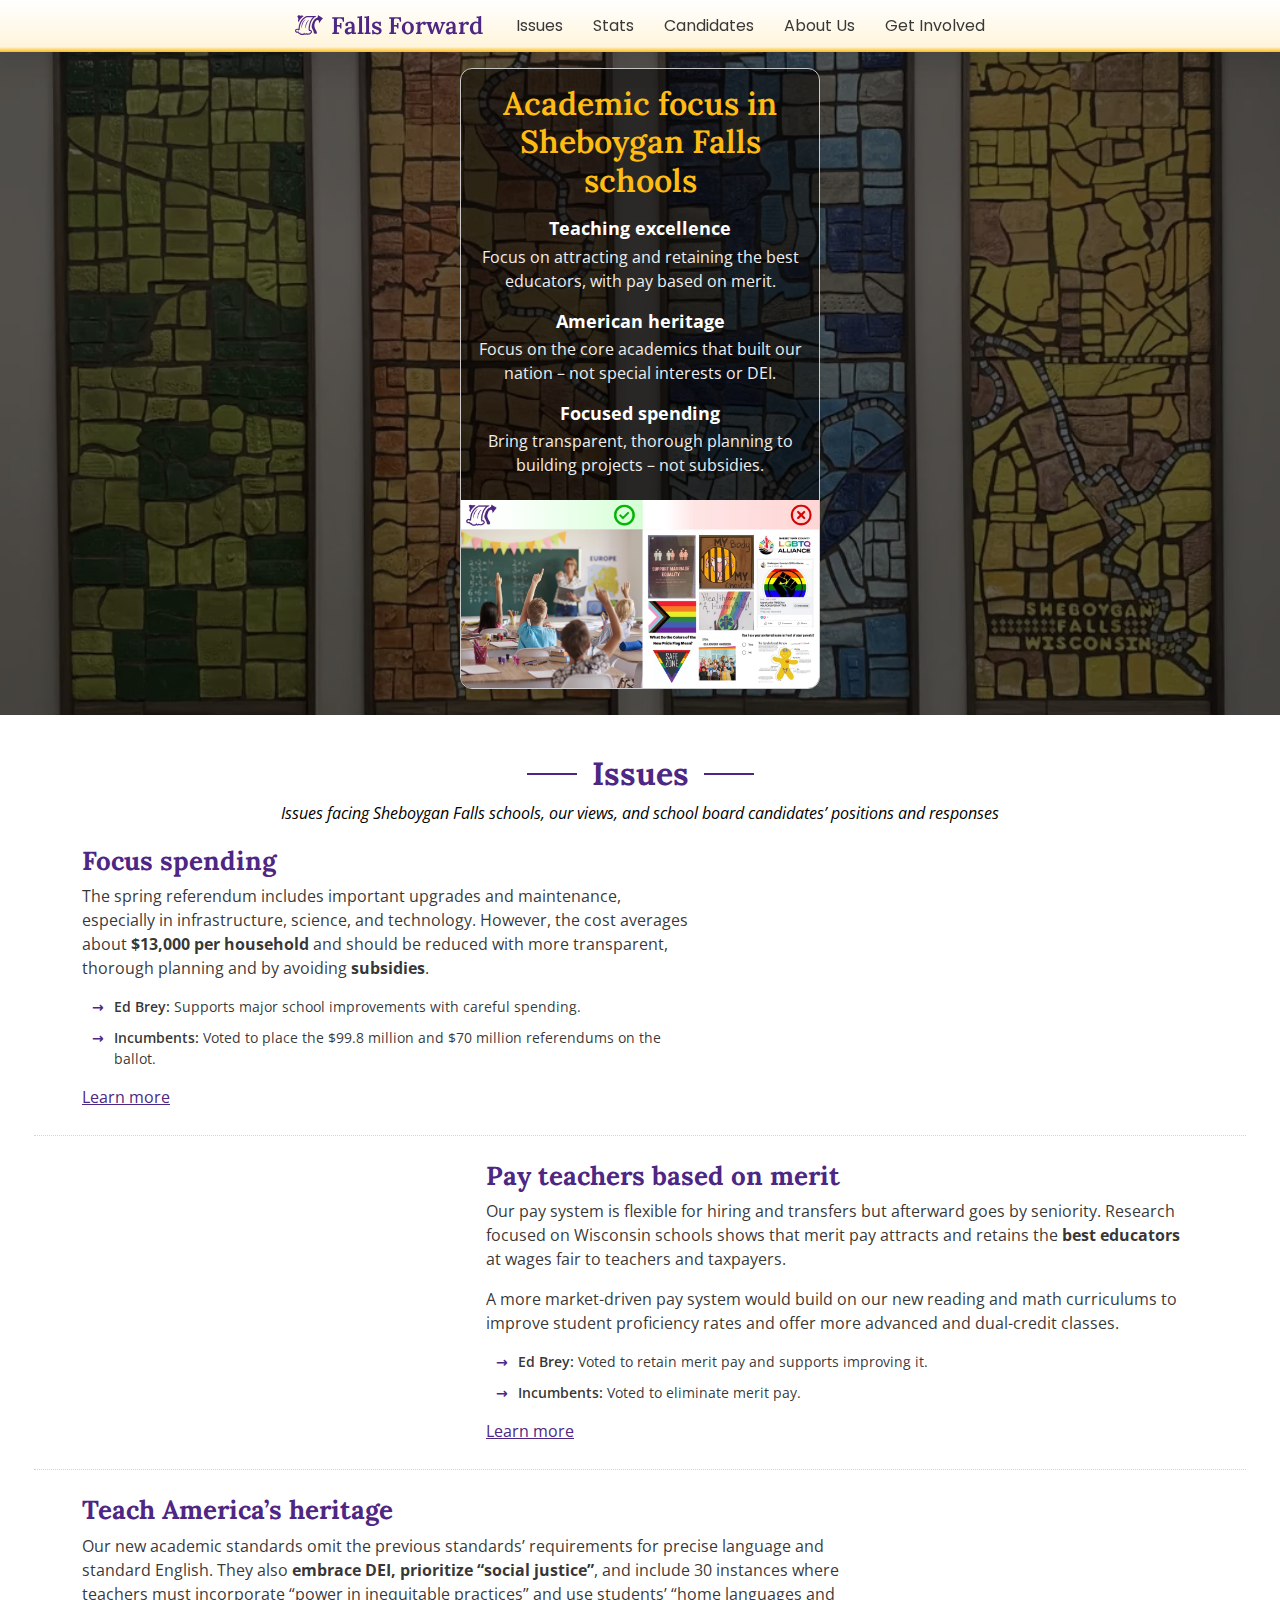
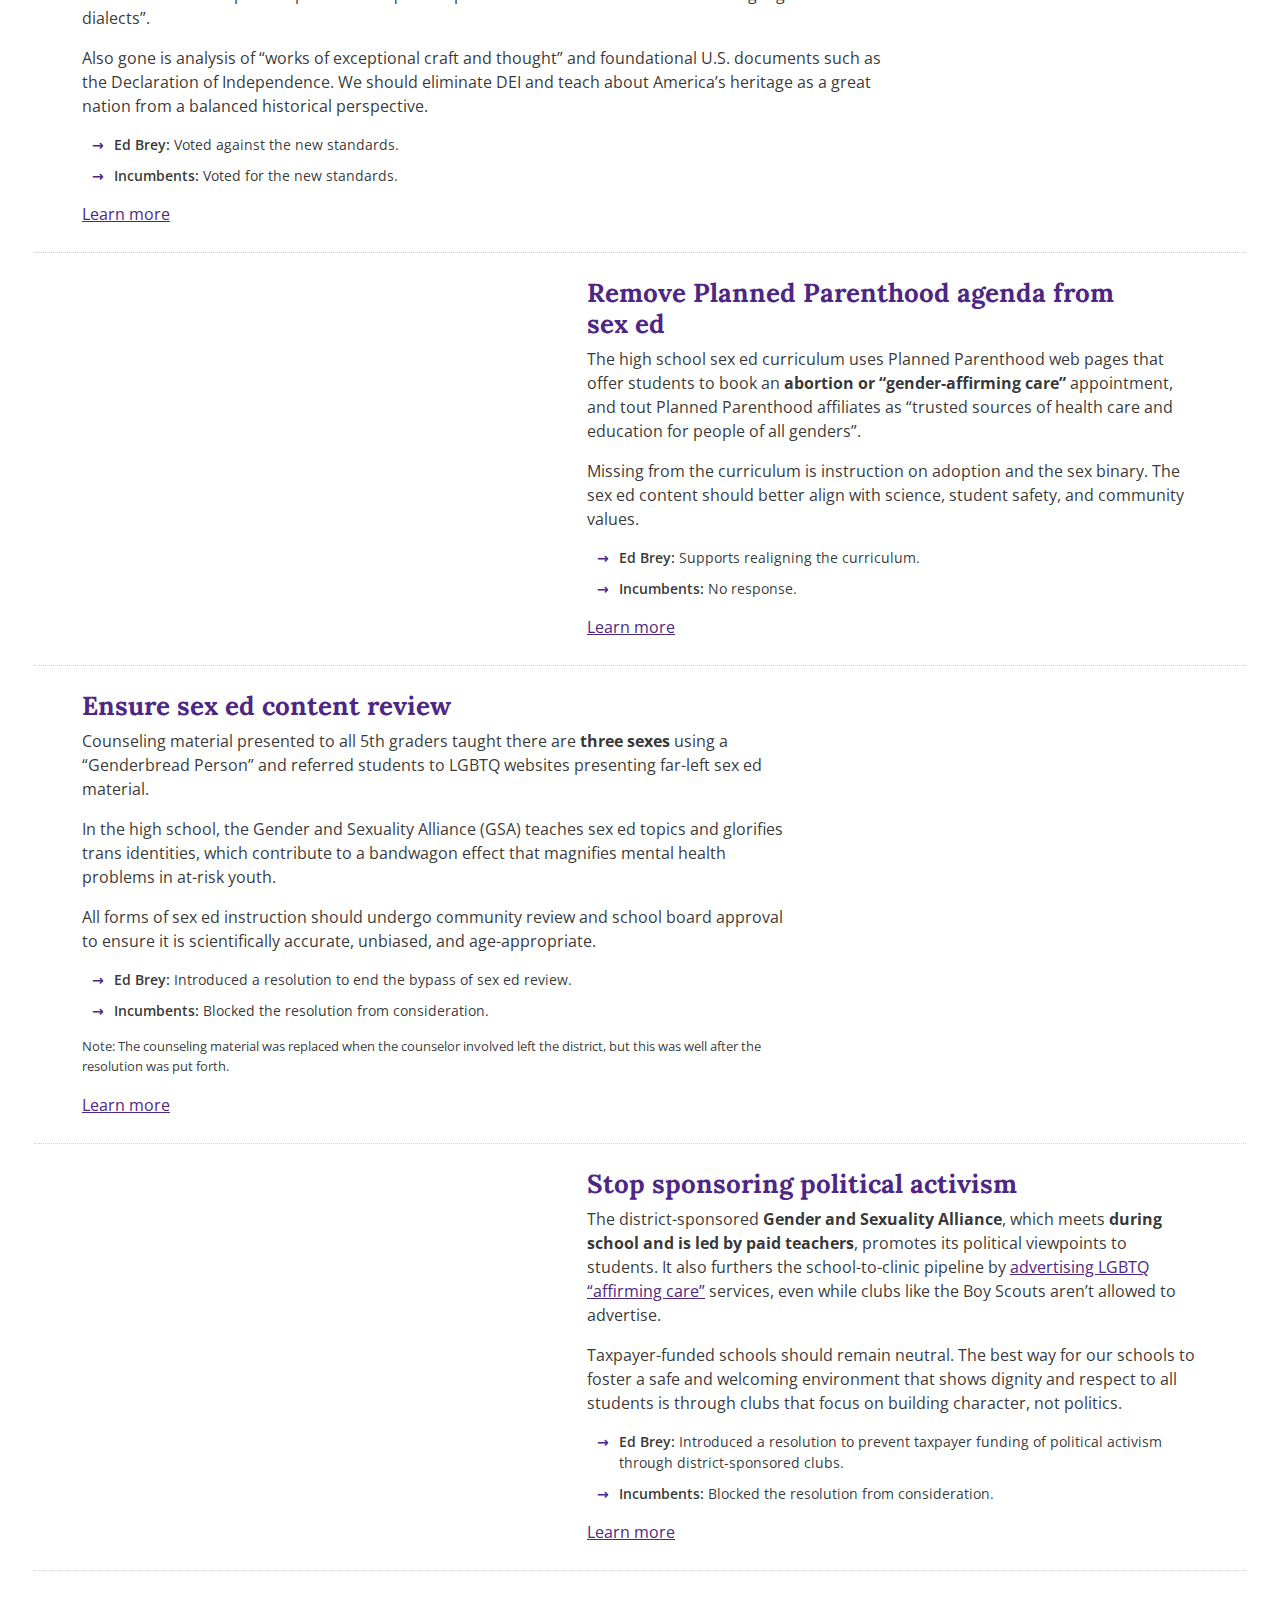
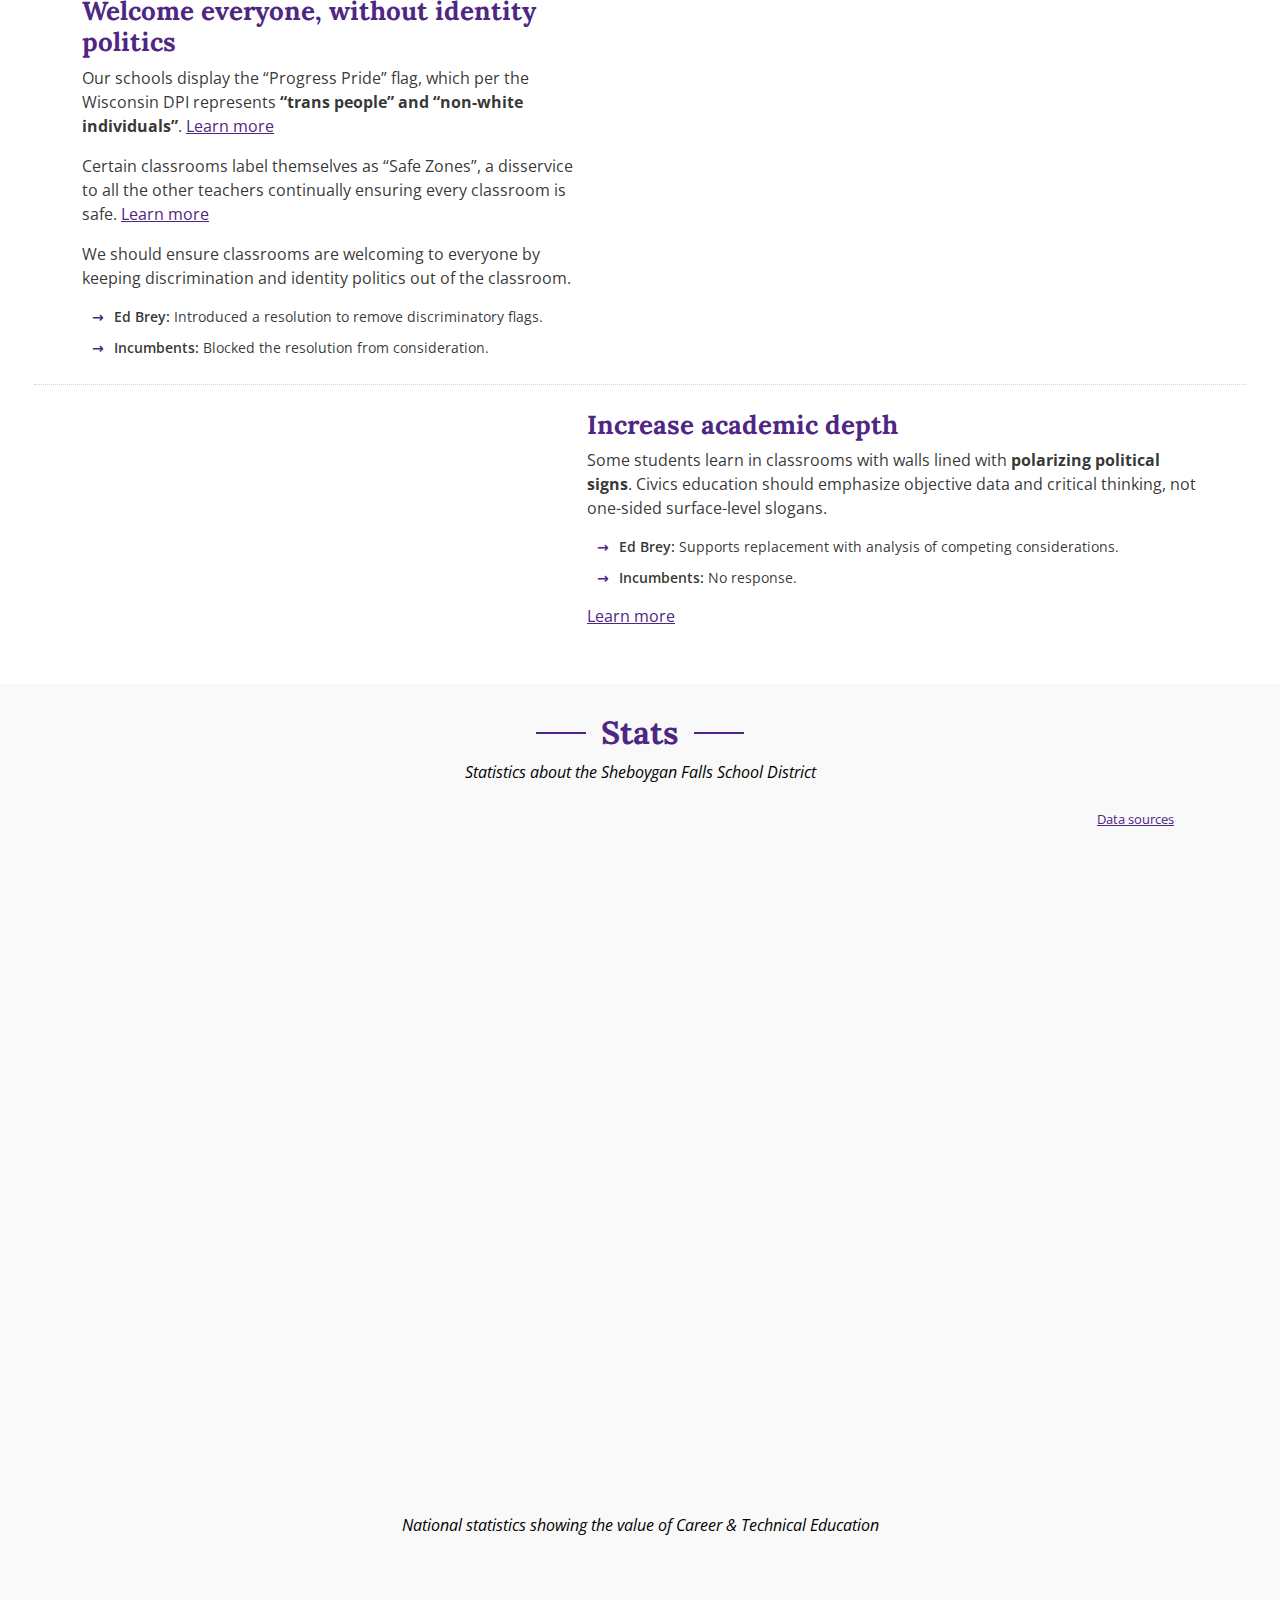
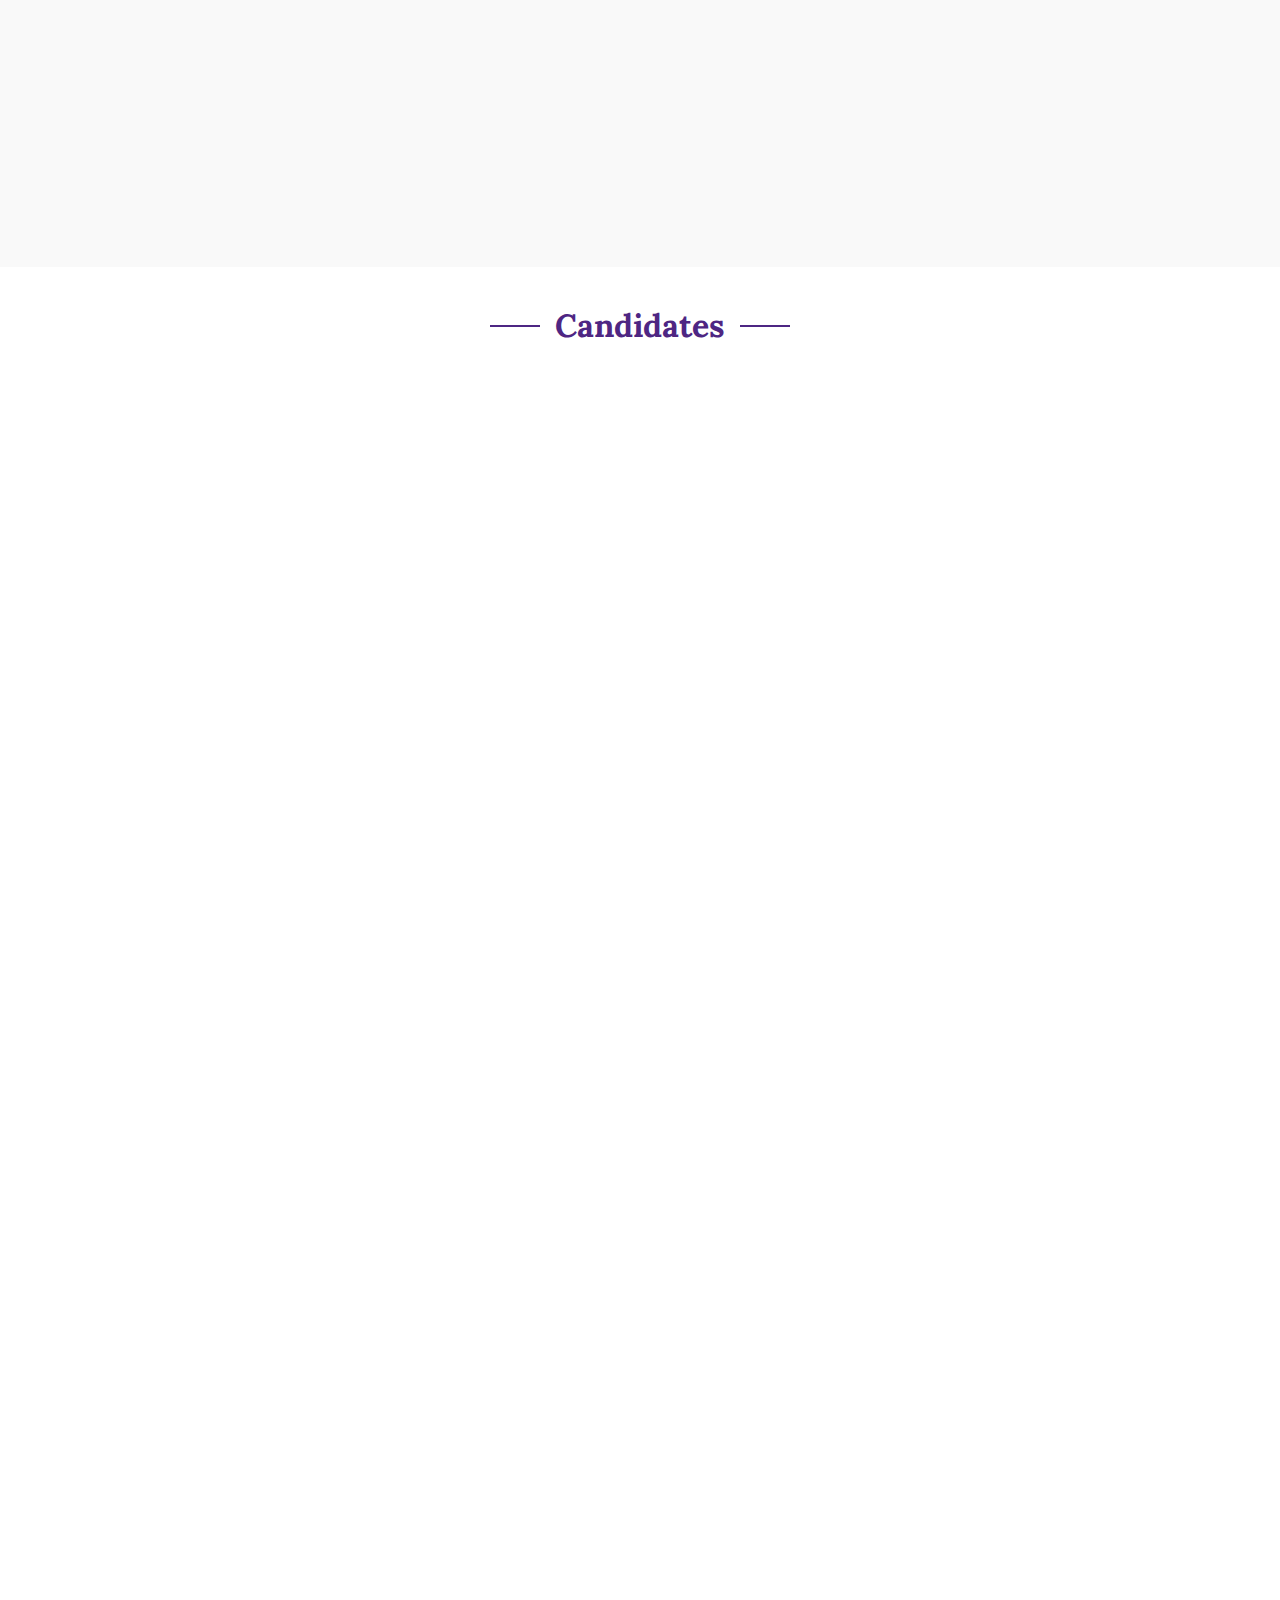
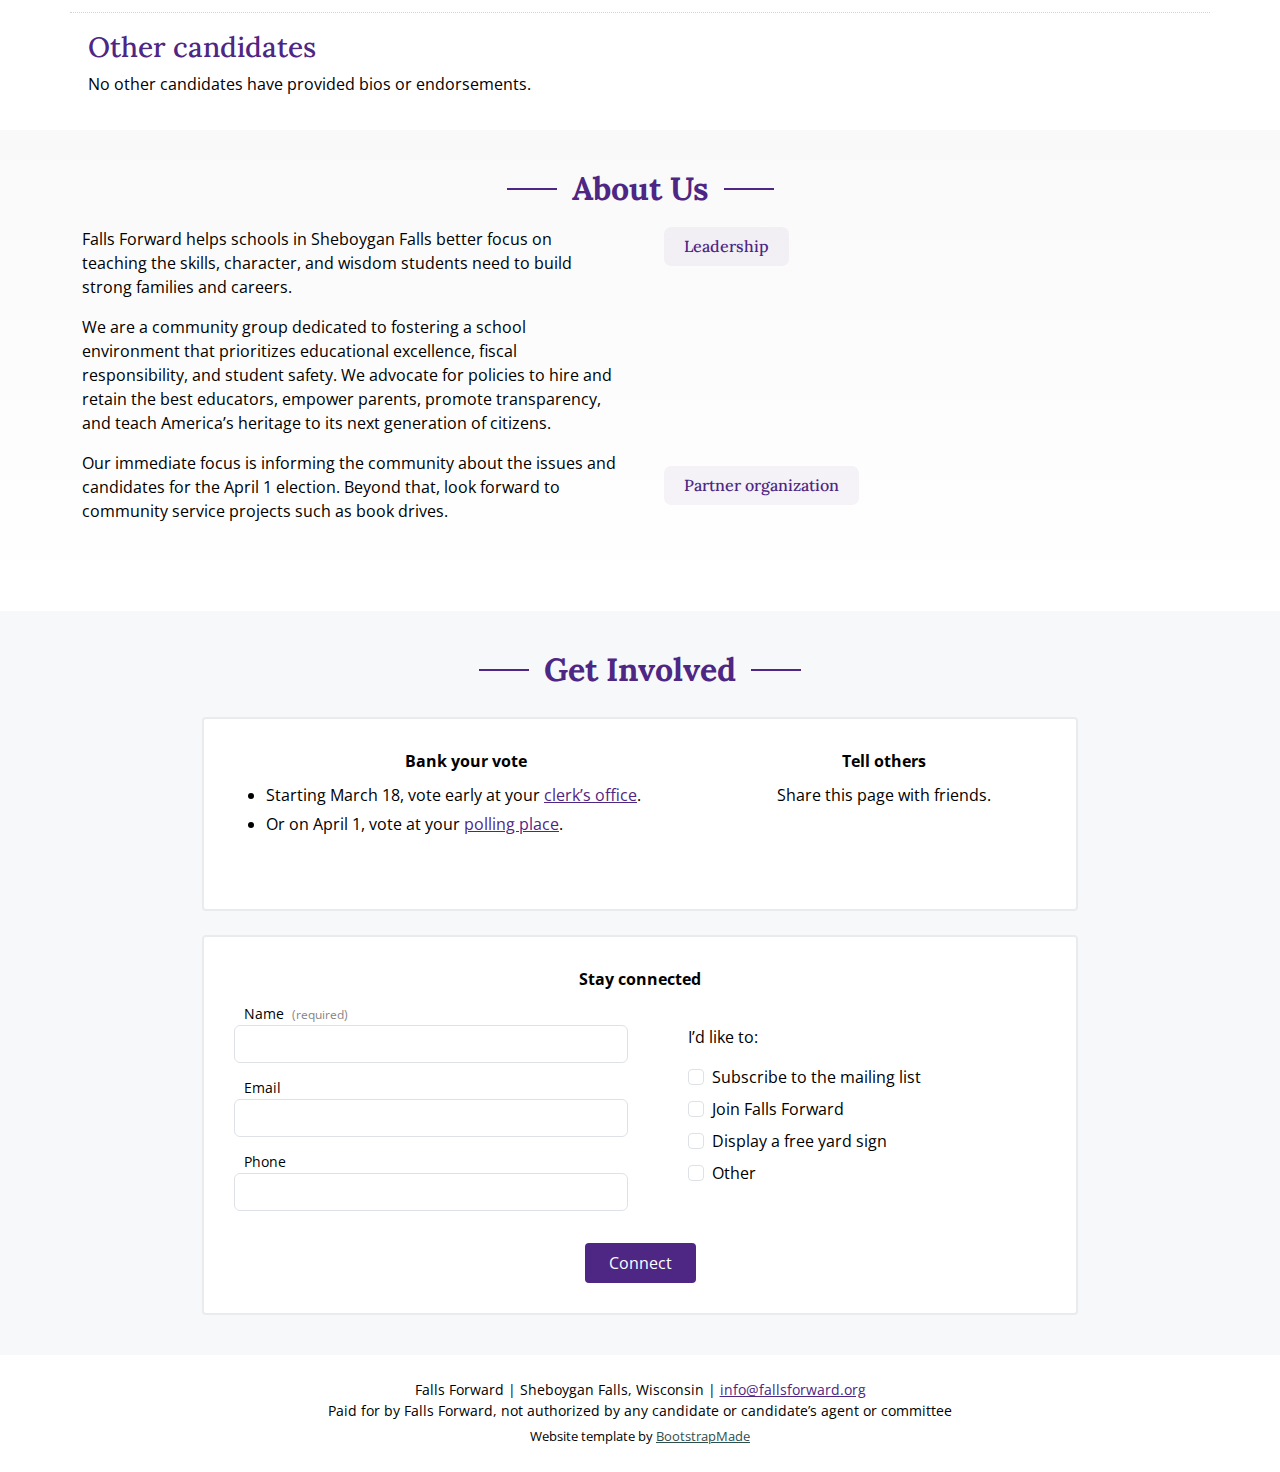
==== commit 2562646c: "Falls Forward." ====
--- a/index.html
+++ b/index.html
@@ -1,1182 +1,598 @@
 <!DOCTYPE html>
-<html lang="en">
+<html lang="en-US" prefix="og: https://ogp.me/ns#">
 
 <head>
   <meta charset="utf-8">
   <meta content="width=device-width, initial-scale=1.0" name="viewport">
-  <title>Index - Append Bootstrap Template</title>
-  <meta name="description" content="">
-  <meta name="keywords" content="">
-
-  <!-- Favicons -->
-  <link href="assets/img/favicon.png" rel="icon">
-  <link href="assets/img/apple-touch-icon.png" rel="apple-touch-icon">
+  <title>Falls Forward – Academic Focus in Sheboygan Falls Schools</title>
+  <meta name="description" content="Teaching excellence • American heritage • Focused spending">
+
+  <!-- Favicon -->
+  <link href="assets/img/falls-forward-logo.svg" rel="icon" type="image/svg+xml">
+
+  <!-- Open Graph -->
+  <meta property="og:url" content="https://fallsforward.org">
+  <meta property="og:type" content="website">
+  <meta property="og:site_name" content="Falls Forward">
+  <meta property="og:title" content="Falls Forward – Academic Focus in Sheboygan Falls Schools">
+  <meta property="og:description" content="Teaching excellence • American heritage • Focused spending">
+  <meta property="og:image" content="https://fallsforward.org/assets/img/contrast.webp">
 
   <!-- Fonts -->
   <link href="https://fonts.googleapis.com" rel="preconnect">
   <link href="https://fonts.gstatic.com" rel="preconnect" crossorigin>
-  <link href="https://fonts.googleapis.com/css2?family=Open+Sans:ital,wght@0,300;0,400;0,500;0,600;0,700;0,800;1,300;1,400;1,500;1,600;1,700;1,800&family=Montserrat:ital,wght@0,100;0,200;0,300;0,400;0,500;0,600;0,700;0,800;0,900;1,100;1,200;1,300;1,400;1,500;1,600;1,700;1,800;1,900&family=Poppins:ital,wght@0,100;0,200;0,300;0,400;0,500;0,600;0,700;0,800;0,900;1,100;1,200;1,300;1,400;1,500;1,600;1,700;1,800;1,900&display=swap" rel="stylesheet">
+  <link href="https://fonts.googleapis.com/css2?family=Open+Sans:ital,wght@0,300;0,400;0,500;0,600;0,700;0,800;1,300;1,400;1,500;1,600;1,700;1,800&family=Lora:ital,wght@0,100;0,200;0,300;0,400;0,500;0,600;0,700;0,800;0,900&family=Poppins:ital,wght@0,100;0,200;0,300;0,400;0,500;0,600;0,700;0,800;0,900&display=swap" rel="stylesheet">
 
   <!-- Vendor CSS Files -->
   <link href="assets/vendor/bootstrap/css/bootstrap.min.css" rel="stylesheet">
   <link href="assets/vendor/bootstrap-icons/bootstrap-icons.css" rel="stylesheet">
+  <link href="assets/vendor/boxicons/css/boxicons.min.css" rel="stylesheet">
   <link href="assets/vendor/aos/aos.css" rel="stylesheet">
-  <link href="assets/vendor/glightbox/css/glightbox.min.css" rel="stylesheet">
   <link href="assets/vendor/swiper/swiper-bundle.min.css" rel="stylesheet">
 
   <!-- Main CSS File -->
   <link href="assets/css/main.css" rel="stylesheet">
 
-  <!-- =======================================================
+  <!-- Google tag (gtag.js) -->
+  <script async src="https://www.googletagmanager.com/gtag/js?id=G-08D54Y5W4H"></script>
+  <script>
+    window.dataLayer = window.dataLayer || [];
+    function gtag() { dataLayer.push(arguments); }
+    gtag('js', new Date());
+    gtag('config', 'G-08D54Y5W4H');
+  </script>
+
+  <!--
   * Template Name: Append
   * Template URL: https://bootstrapmade.com/append-bootstrap-website-template/
   * Updated: Aug 07 2024 with Bootstrap v5.3.3
   * Author: BootstrapMade.com
-  * License: https://bootstrapmade.com/license/
-  ======================================================== -->
+  * License: https://bootstrapmade.com/license/ -->
 </head>
 
 <body class="index-page">
 
   <header id="header" class="header d-flex align-items-center fixed-top">
-    <div class="container-fluid position-relative d-flex align-items-center justify-content-between">
-
-      <a href="index.html" class="logo d-flex align-items-center me-auto me-xl-0">
-        <!-- Uncomment the line below if you also wish to use an image logo -->
-        <!-- <img src="assets/img/logo.png" alt=""> -->
-        <h1 class="sitename">Append</h1><span>.</span>
-      </a>
+    <div class="container-fluid position-relative d-flex align-items-center justify-content-center">
+
+      <div class="logo d-flex align-items-center me-auto me-md-0">
+        <h1><a href="/"><img src="assets/img/falls-forward-logo.svg" alt="Falls Forward logo">Falls Forward</a></h1>
+      </div>
 
       <nav id="navmenu" class="navmenu">
         <ul>
-          <li><a href="index.html#hero" class="active">Home</a></li>
-          <li><a href="index.html#about">About</a></li>
-          <li><a href="index.html#services">Services</a></li>
-          <li><a href="index.html#portfolio">Portfolio</a></li>
-          <li><a href="index.html#pricing">Pricing</a></li>
-          <li><a href="index.html#team">Team</a></li>
-          <li><a href="blog.html">Blog</a></li>
-          <li class="dropdown"><a href="#"><span>Dropdown</span> <i class="bi bi-chevron-down toggle-dropdown"></i></a>
-            <ul>
-              <li><a href="#">Dropdown 1</a></li>
-              <li class="dropdown"><a href="#"><span>Deep Dropdown</span> <i class="bi bi-chevron-down toggle-dropdown"></i></a>
-                <ul>
-                  <li><a href="#">Deep Dropdown 1</a></li>
-                  <li><a href="#">Deep Dropdown 2</a></li>
-                  <li><a href="#">Deep Dropdown 3</a></li>
-                  <li><a href="#">Deep Dropdown 4</a></li>
-                  <li><a href="#">Deep Dropdown 5</a></li>
-                </ul>
-              </li>
-              <li><a href="#">Dropdown 2</a></li>
-              <li><a href="#">Dropdown 3</a></li>
-              <li><a href="#">Dropdown 4</a></li>
-            </ul>
-          </li>
-          <li><a href="index.html#contact">Contact</a></li>
+          <li><a href="#issues">Issues</a></li>
+          <li><a href="#stats">Stats</a></li>
+          <li><a href="#candidates">Candidates</a></li>
+          <li><a href="#about">About Us</a></li>
+          <li><a href="#get-involved">Get Involved</a></li>
         </ul>
-        <i class="mobile-nav-toggle d-xl-none bi bi-list"></i>
+        <i class="mobile-nav-toggle d-md-none bi bi-list"></i>
       </nav>
-
-      <a class="btn-getstarted" href="index.html#about">Get Started</a>
 
     </div>
   </header>
 
   <main class="main">
 
-    <!-- Hero Section -->
-    <section id="hero" class="hero section dark-background">
-
-      <img src="assets/img/hero-bg.jpg" alt="" data-aos="fade-in">
+    <div id="hero" class="hero dark-background">
+
+      <img src="assets/img/map.webp" class="background" alt="Artistic map of Sheboygan Falls" data-aos="fade-in">
+
+      <div class="box">
+        <h2 class="mb-3">Academic focus in Sheboygan Falls schools</h2>
+        <h3>Teaching excellence</h3>
+        <p>Focus on attracting and retaining the best educators, with pay based on merit.</p>
+        <h3>American heritage</h3>
+        <p>Focus on the core academics that built our nation – not special interests or DEI.</p>
+        <h3>Focused spending</h3>
+        <p>Bring transparent, thorough planning to building projects – not subsidies.</p>
+        <div>
+          <img src="assets/img/contrast.webp" alt="Contrasting approaches" class="img-fluid">
+        </div>
+      </div>
+
+    </div>
+
+    <!-- Issues Section -->
+    <section id="issues" class="features section">
+
+      <div class="container section-title">
+        <h2>Issues</h2>
+        <p><i>Issues facing Sheboygan Falls schools, our views, and school board candidates’ positions and responses</i></p>
+      </div>
 
       <div class="container">
-        <div class="row">
-          <div class="col-lg-10">
-            <h2 data-aos="fade-up" data-aos-delay="100">Welcome to Our Website</h2>
-            <p data-aos="fade-up" data-aos-delay="200">We are team of talented designers making websites with Bootstrap</p>
-          </div>
-          <div class="col-lg-5" data-aos="fade-up" data-aos-delay="300">
-            <form action="forms/newsletter.php" method="post" class="php-email-form">
-              <div class="sign-up-form"><input type="email" name="email"><input type="submit" value="Subscribe"></div>
-              <div class="loading">Loading</div>
-              <div class="error-message"></div>
-              <div class="sent-message">Your subscription request has been sent. Thank you!</div>
-            </form>
-          </div>
-        </div>
-      </div>
-
-    </section><!-- /Hero Section -->
-
-    <!-- Clients Section -->
-    <section id="clients" class="clients section">
-
-      <div class="container" data-aos="fade-up">
-
-        <div class="row gy-4">
-
-          <div class="col-xl-2 col-md-3 col-6 client-logo">
-            <img src="assets/img/clients/client-1.png" class="img-fluid" alt="">
-          </div><!-- End Client Item -->
-
-          <div class="col-xl-2 col-md-3 col-6 client-logo">
-            <img src="assets/img/clients/client-2.png" class="img-fluid" alt="">
-          </div><!-- End Client Item -->
-
-          <div class="col-xl-2 col-md-3 col-6 client-logo">
-            <img src="assets/img/clients/client-3.png" class="img-fluid" alt="">
-          </div><!-- End Client Item -->
-
-          <div class="col-xl-2 col-md-3 col-6 client-logo">
-            <img src="assets/img/clients/client-4.png" class="img-fluid" alt="">
-          </div><!-- End Client Item -->
-
-          <div class="col-xl-2 col-md-3 col-6 client-logo">
-            <img src="assets/img/clients/client-5.png" class="img-fluid" alt="">
-          </div><!-- End Client Item -->
-
-          <div class="col-xl-2 col-md-3 col-6 client-logo">
-            <img src="assets/img/clients/client-6.png" class="img-fluid" alt="">
-          </div><!-- End Client Item -->
-
-        </div>
-
-      </div>
-
-    </section><!-- /Clients Section -->
+
+        <div id="spending" class="row gx-6 gy-4 gy-md-0 align-items-center features-item">
+          <div class="col-md-7 order-2 order-md-1">
+            <h3>Focus spending</h3>
+            <p>The spring referendum includes important upgrades and maintenance, especially in infrastructure, science, and technology. However, the cost averages about <b>$13,000 per household</b> and should be reduced with more transparent, thorough planning and by avoiding <b>subsidies</b>.</p>
+            <ul class="positions">
+              <li><b>Ed Brey:</b> Supports major school improvements with careful spending.</li>
+              <li><b>Incumbents:</b> Voted to place the $99.8 million and $70 million referendums on the ballot.</li>
+            </ul>
+            <p><a href="https://fallsforward.substack.com/p/spring-referendum-student-benefits" target="_blank" rel="noopener">Learn more</a></p>
+          </div>
+          <div class="col-md-5 order-1 order-md-2 d-flex align-items-center">
+            <div data-aos="fade-left">
+              <img src="https://substackcdn.com/image/fetch/f_auto,q_auto:good,fl_progressive:steep/https%3A%2F%2Fsubstack-post-media.s3.amazonaws.com%2Fpublic%2Fimages%2F9d27406d-df37-4219-9cbf-c56247076a1e_1299x853.jpeg" class="img-fluid" alt="Safe Zone sign">
+              <p class="caption">Proposed location for the CTE rebuild (#4), planned at 57% of the inflation-adjusted cost of the entire middle school</p>
+            </div>
+          </div>
+        </div>
+
+        <div id="heritage" class="row gx-6 gy-4 align-items-center features-item">
+          <div class="col-md-4 d-flex align-items-center">
+            <div data-aos="fade-right">
+              <img src="https://substackcdn.com/image/fetch/w_1456,c_limit,f_webp,q_auto:good,fl_progressive:steep/https%3A%2F%2Fsubstack-post-media.s3.amazonaws.com%2Fpublic%2Fimages%2F412b91b8-cf7e-4ba9-8fc9-fc2333b9abc6_828x406.png" class="img-fluid" alt="Professional staff salaries">
+              <p class="caption">2024-2025 professional staff salaries.<br>Teacher compensation is 7.2% above state average.</p>
+            </div>
+          </div>
+          <div class="col-md-8 d-flex flex-column">
+            <h3>Pay teachers based on merit</h3>
+            <p>Our pay system is flexible for hiring and transfers but afterward goes by seniority. Research focused on Wisconsin schools shows that merit pay attracts and retains the <b>best educators</b> at wages fair to teachers and taxpayers.</p>
+            <p>A more market-driven pay system would build on our new reading and math curriculums to improve student proficiency rates and offer more advanced and dual-credit classes.</p>
+            <ul class="positions">
+              <li><b>Ed Brey:</b> Voted to retain merit pay and supports improving it.</li>
+              <li><b>Incumbents:</b> Voted to eliminate merit pay.</li>
+            </ul>
+            <p><a href="https://fallsforward.substack.com/p/paying-teachers-based-on-merit" target="_blank" rel="noopener">Learn more</a></p>
+          </div>
+        </div>
+
+        <div class="row gx-6 gy-4 align-items-center features-item">
+          <div class="col-md-7 col-lg-9 order-2 order-md-1">
+            <h3>Teach America’s heritage</h3>
+            <p>Our new academic standards omit the previous standards’ requirements for precise language and standard English. They also <b>embrace DEI, prioritize “social justice”</b>, and include 30 instances where teachers must incorporate “power in inequitable practices” and use students’ “home languages and dialects”.</p>
+            <p>Also gone is analysis of “works of exceptional craft and thought” and foundational U.S. documents such as the Declaration of Independence. We should eliminate DEI and teach about America’s heritage as a great nation from a balanced historical perspective.</p>
+            <ul class="positions">
+              <li><b>Ed Brey:</b> Voted against the new standards.</li>
+              <li><b>Incumbents:</b> Voted for the new standards.</li>
+            </ul>
+            <p><a href="https://fallsforward.substack.com/p/dei-and-social-justice-in-academic-standards" target="_blank" rel="noopener">Learn more</a></p>
+          </div>
+          <div class="col-md-5 col-lg-3 order-1 order-md-2 d-flex align-items-center">
+            <div data-aos="fade-left">
+              <img src="https://substackcdn.com/image/fetch/w_1456,c_limit,f_webp,q_auto:good,fl_progressive:steep/https%3A%2F%2Fsubstack-post-media.s3.amazonaws.com%2Fpublic%2Fimages%2Ffed53337-3215-4877-a509-115cc28da799_1128x1234.png" class="img-fluid img-limit-size" alt="Academic standards graphic">
+              <p class="caption">“Equity”-centric approach to education in the approved standards</p>
+            </div>
+          </div>
+        </div>
+
+        <div id="sex-ed-agenda" class="row gx-6 gy-4 align-items-center features-item">
+          <div class="col-md-5 d-flex align-items-center">
+            <div data-aos="fade-right">
+              <img src="assets/img/issues/planned-parenthood.webp" class="img-fluid" alt="Planned Parenthood services">
+              <p class="caption">The bottom of a Sheboygan Falls sex ed curriculum web page</p>
+            </div>
+          </div>
+          <div class="col-md-7 order-2 order-md-1">
+            <h3>Remove Planned Parenthood agenda from sex ed</h3>
+            <p>The high school sex ed curriculum uses Planned Parenthood web pages that offer students to book an <b>abortion or “gender-affirming care”</b> appointment, and tout Planned Parenthood affiliates as “trusted sources of health care and education for people of all genders”.</p>
+            <p>Missing from the curriculum is instruction on adoption and the sex binary. The sex ed content should better align with science, student safety, and community values.</p>
+            <ul class="positions">
+              <li><b>Ed Brey:</b> Supports realigning the curriculum.</li>
+              <li><b>Incumbents:</b> No response.</li>
+            </ul>
+            <p><a href="https://fallsforward.substack.com/p/planned-parenthood-sex-ed-trojan-horse" target="_blank" rel="noopener">Learn more</a></p>
+          </div>
+        </div>
+
+        <div id="sex-ed-review" class="row gx-6 gy-4 align-items-center features-item">
+          <div class="col-md-8 order-2 order-md-1">
+            <h3>Ensure sex ed content review</h3>
+            <p>Counseling material presented to all 5th graders taught there are <b>three sexes</b> using a “Genderbread Person” and referred students to LGBTQ websites presenting far-left sex ed material.</p>
+            <p>In the high school, the Gender and Sexuality Alliance (GSA) teaches sex ed topics and glorifies trans identities, which contribute to a bandwagon effect that magnifies mental health problems in at-risk youth.</p>
+            <p>All forms of sex ed instruction should undergo community review and school board approval to ensure it is scientifically accurate, unbiased, and age-appropriate.</p>
+            <ul class="positions">
+              <li><b>Ed Brey:</b> Introduced a resolution to end the bypass of sex ed review.</li>
+              <li><b>Incumbents:</b> Blocked the resolution from consideration.</li>
+            </ul>
+            <p class="note">Note: The counseling material was replaced when the counselor involved left the district, but this was well after the resolution was put forth.</p>
+            <p><a href="https://fallsforward.substack.com/p/gender-ideology-bypass-of-sex-ed-review" target="_blank" rel="noopener">Learn more</a></p>
+          </div>
+          <div class="col-md-4 order-1 order-md-2 d-flex align-items-center">
+            <div data-aos="fade-left">
+              <img src="https://substackcdn.com/image/fetch/w_1456,c_limit,f_webp,q_auto:good,fl_progressive:steep/https%3A%2F%2Fsubstack-post-media.s3.amazonaws.com%2Fpublic%2Fimages%2F395061bb-314e-448e-9f8d-59db8dd963c2_1484x1798.webp" class="img-fluid" alt="School presentation of the Genderbread Person">
+            </div>
+          </div>
+        </div>
+
+        <div id="sponsoring-political-activism" class="row gx-6 gy-4 align-items-center features-item">
+          <div class="col-md-5 d-flex align-items-center">
+            <div data-aos="fade-right">
+              <img src="https://substackcdn.com/image/fetch/w_1456,c_limit,f_webp,q_auto:good,fl_progressive:steep/https%3A%2F%2Fsubstack-post-media.s3.amazonaws.com%2Fpublic%2Fimages%2Feb115c2a-6838-4254-b7b1-6efac94acec6_4032x3024.heic" class="img-fluid" alt="Gender and Sexuality Alliance display case">
+            </div>
+          </div>
+          <div class="col-md-7 order-2 order-md-1">
+            <h3>Stop sponsoring political activism</h3>
+            <p>The district-sponsored <b>Gender and Sexuality Alliance</b>, which meets <b>during school and is led by paid teachers</b>, promotes its political viewpoints to students. It also furthers the school-to-clinic pipeline by <a href="https://fallsforward.substack.com/p/gsa-advertisement-of-lgbtq-affirming" target="_blank" rel="noopener">advertising LGBTQ “affirming care”</a> services, even while clubs like the Boy Scouts aren’t allowed to advertise.</p>
+            <p>Taxpayer-funded schools should remain neutral. The best way for our schools to foster a safe and welcoming environment that shows dignity and respect to all students is through clubs that focus on building character, not politics.</p>
+            <ul class="positions">
+              <li><b>Ed Brey:</b> Introduced a resolution to prevent taxpayer funding of political activism through district-sponsored clubs.</li>
+              <li><b>Incumbents:</b> Blocked the resolution from consideration.</li>
+            </ul>
+            <p><a href="https://fallsforward.substack.com/p/district-sponsored-gsa-political-activism" target="_blank" rel="noopener">Learn more</a></p>
+          </div>
+        </div>
+
+        <div id="welcome-everyone" class="row gx-6 gy-4 align-items-center features-item">
+          <div class="col-md-6 order-2 order-md-1">
+            <h3>Welcome everyone, without identity politics</h3>
+            <p>Our schools display the “Progress Pride” flag, which per the Wisconsin DPI represents <b>“trans people” and “non-white individuals”</b>. <a href="https://fallsforward.substack.com/p/lgbt-flags-discriminate-by-race" target="_blank" rel="noopener">Learn more</a></p>
+            <p>Certain classrooms label themselves as “Safe Zones”, a disservice to all the other teachers continually ensuring every classroom is safe. <a href="https://fallsforward.substack.com/p/safe-space-sign-disservice-girls-teachers" target="_blank" rel="noopener">Learn more</a></p>
+            <p>We should ensure classrooms are welcoming to everyone by keeping discrimination and identity politics out of the classroom.</p>
+            <ul class="positions">
+              <li><b>Ed Brey:</b> Introduced a resolution to remove discriminatory flags.</li>
+              <li><b>Incumbents:</b> Blocked the resolution from consideration.</li>
+            </ul>
+          </div>
+          <div class="col-md-6 order-1 order-md-2 d-flex align-items-center">
+            <div data-aos="fade-left">
+              <img src="assets/img/issues/safe-zone.webp" class="img-fluid" alt="Safe Zone sign">
+            </div>
+          </div>
+        </div>
+
+        <div id="academic-depth" class="row gx-6 gy-4 align-items-center features-item">
+          <div class="col-md-5 d-flex align-items-center">
+            <div data-aos="fade-right">
+              <img src="https://substackcdn.com/image/fetch/f_auto,q_auto:good,fl_progressive:steep/https%3A%2F%2Fsubstack-post-media.s3.amazonaws.com%2Fpublic%2Fimages%2F76963b33-0266-4219-a482-83a5bcad5d3e_985x650.jpeg" class="img-fluid" alt="Activist signs">
+              <p class="caption">Signs posted in a Sheboygan Falls High School classroom</p>
+            </div>
+          </div>
+          <div class="col-md-7 d-flex flex-column">
+            <h3>Increase academic depth</h3>
+            <p>Some students learn in classrooms with walls lined with <b>polarizing political signs</b>. Civics education should emphasize objective data and critical thinking, not one-sided surface-level slogans.</p>
+            <ul class="positions">
+              <li><b>Ed Brey:</b> Supports replacement with analysis of competing considerations.</li>
+              <li><b>Incumbents:</b> No response.</li>
+            </ul>
+            <p><a href="https://fallsforward.substack.com/p/academic-depth-for-controversial" target="_blank" rel="noopener">Learn more</a></p>
+          </div>
+        </div>
+
+      </div>
+
+    </section>
+
+    <!-- Stats Section -->
+    <section id="stats" class="about section light-background">
+      <div class="section-title mb-3">
+        <h2>Stats</h2>
+        <p><i>Statistics about the Sheboygan Falls School District</i></p>
+      </div>
+
+      <div class="container">
+
+        <div class="row icon-boxes">
+
+          <div class="col-md-6">
+            <div class="icon-box" data-aos="zoom-in" data-aos-delay="100">
+              <h4><i class="bi bi-mortarboard-fill"></i> Proficiency</h4>
+              <h3>English: 36.8%<br>Math: 41.6%</h3>
+              <p>Percent of students who met proficiency standards</p>
+            </div>
+
+            <div class="icon-box" data-aos="zoom-in" data-aos-delay="200">
+              <h4><i class="bi bi-arrow-down-up"></i> State comparison</h4>
+              <h3>Proficiency: −2.4%<br>Teacher pay: +7.2%</h3>
+              <p>Student proficiency and teacher compensation compared to state averages</p>
+            </div>
+          </div>
+
+          <div class="col-md-6">
+            <p class="source source-top text-end me-4"><a href="https://docs.google.com/document/d/1XT3Dd_hxjepmyoxAFEKk-Fbzd2EkOahNBcs5qtaIx6Q/edit?usp=sharing" target="_blank" rel="noopener">Data sources</a></p>
+
+            <div class="icon-box" data-aos="zoom-in" data-aos-delay="300">
+              <h4><i class="bi bi-bank2"></i> Referendums</h4>
+              <h3>Fall: $19,141<br>Spring: $13,472</h3>
+              <p>Average <b>cost per household</b> of the proposed referendums</p>
+              <p class="detail">(Total cost divided by number of district households – <a href="https://fallsforward.substack.com/p/what-youll-pay-for-the-school-referendum"  target="_blank" rel="noopener">learn more</a>)</p>
+            </div>
+
+            <div class="icon-box" data-aos="zoom-in" data-aos-delay="400">
+              <h4><i class="bi bi-cash-coin"></i> Spending</h4>
+              <img src="assets/img/spending.png" class="img-fluid" alt="Spending per student graph" style="max-width: 500px; width: 100%;">
+            </div>
+          </div>
+
+        </div>
+
+        <p class="section-title mt-3 mb-3"><i>National statistics showing the value of Career & Technical Education</i></p>
+
+        <div class="row icon-boxes">
+          <div class="offset-md-3 col-md-6">
+            <div class="icon-box" data-aos="zoom-in" data-aos-delay="100">
+              <h4><i class="bi bi-tools"></i> Trades boost</h4>
+              <h3>Electricians: +$614,480 <b>(+33%)</b><br>Machinists: +$184,480 <b>(+10%)</b><br>Welders: +$108,480 <b>(+6%)</b></h3>
+              <p>Median additional 40-year-career income over high school diploma baseline</p>
+            </div>
+          </div>
+        </div>
+
+
+        <p class="source source-bottom"><a href="https://docs.google.com/document/d/1XT3Dd_hxjepmyoxAFEKk-Fbzd2EkOahNBcs5qtaIx6Q/edit?usp=sharing" target="_blank" rel="noopener">Data sources</a></p>
+
+      </div>
+
+    </section>
+
+    <!-- Candidates Section -->
+    <section id="candidates" class="candidates section mb-3">
+      <div class="section-title">
+        <h2>Candidates</h2>
+      </div>
+
+      <div class="container">
+        <div class="row gx-5">
+          <div class="col-lg-6 d-flex flex-column justify-contents-center" data-aos="fade-left">
+            <div class="content">
+              <h3>Ed Brey</h3>
+              <p>
+                Ed is an 18-year resident of Sheboygan Falls, self-employed software engineer, and natural problem solver. Whether in the classroom or chaperoning trips, his decade-plus of hands-on involvement has contributed to the education of his children and other students in the district. In his free time, Ed enjoys officiating high school sports, playing ultimate frisbee and volleyball, and joining his wife and kids in all things backyard.
+              </p>
+              <p>
+                Ed has an MS in computer engineering from NTU, has a BS in electrical engineering from Marquette University, and graduated 2nd in his class from New Berlin West HS. Thankful to be an American and for the doors his education opened, he strives to prepare today’s students for their land of opportunity.
+              </p>
+              <h4>Experience</h4>
+              <ul>
+                <li><i class="bi bi-caret-right"></i> Past school board member (3 years)</li>
+                <li><i class="bi bi-caret-right"></i> Managed engineering teams in large corporations (6 years)</li>
+                <li><i class="bi bi-caret-right"></i> Small business owner (13 years)</li>
+                <li><i class="bi bi-caret-right"></i> Leader in the PTA and Middle School Robotics (4 years)</li>
+                <li><i class="bi bi-caret-right"></i> Volunteer for Junior Achievement and Special Olympics (15 years)</li>
+              </ul>
+              <h4>Endorsements</h4>
+              <ul>
+                <li><i class="bi bi-check-circle"></i> Devin LeMahieu <small>Wisconsin Senate Majority Leader (Senate District 9)</small></li>
+                <li><i class="bi bi-check-circle"></i> Terry Katsma <small>Retired Wisconsin State Representative (Assembly District 26)</small></li>
+                <li><i class="bi bi-check-circle"></i> Amy Binsfeld <small>Former Wisconsin State Representative (Assembly District 27)</small></li>
+                <li><i class="bi bi-check-circle"></i> Al Mayer <small>City of Sheboygan Falls Alderman (District 1)</small></li>
+                <li><i class="bi bi-check-circle"></i> Jacob Immel <small>City of Sheboygan Falls Alderman (District 3) and Sheboygan County Supervisor (District 19)</small></li>
+                <li><i class="bi bi-check-circle"></i> Micah Pearce <small>Republican Party of Sheboygan County Chair</small></li>
+                <li><i class="bi bi-check-circle"></i> Russ Otten <small>Former Republican Party of Sheboygan County Chair</small></li>
+                <li><i class="bi bi-check-circle"></i> Abbie Palenske <small>Former Sheboygan Falls Middle School Parent-Teacher Association President</small></li>
+                <li><i class="bi bi-check-circle"></i> Tegan Gonzalez, Todd Stoffregen, …<small>Sheboygan Falls Residents</small></li>
+              </ul>
+            </div>
+          </div>
+          <div class="col-lg-6 pt-lg-5 content endorsement-list" data-aos="zoom-in">
+            <img src="assets/img/people/ed-brey-feature.webp" class="img-fluid" alt="Ed Brey">
+            <p class="mt-2 mt-lg-3 text-center"><small>You can contact Ed by <a href="mailto:edward@breyfamily.net">email</a> or at 920‑912‑2852.</small></p>
+            <div class="mt-2 mt-lg-5 endorsement-list-slider swiper" data-aos="fade-up" data-aos-delay="100">
+              <div class="swiper-wrapper">
+                <div class="swiper-slide">
+                  <div class="endorsement-item">
+                    <p>
+                      <i class="bx bxs-quote-alt-left quote-icon-left"></i>
+                      Ed is a thoughtful, engaged and concerned local school board member. The Sheboygan Falls School District is well served with board members like Ed Brey.
+                      <i class="bx bxs-quote-alt-right quote-icon-right"></i>
+                    </p>
+                    <img src="assets/img/people/terry-katsma.jpg" class="endorsement-img" alt="Terry Katsma">
+                    <h3>Terry Katsma</h3>
+                    <h4>Retired Wisconsin State Representative (Assembly District 26)</h4>
+                  </div>
+                </div><!-- End endorsement item -->
+                <div class="swiper-slide">
+                  <div class="endorsement-item">
+                    <p>
+                      <i class="bx bxs-quote-alt-left quote-icon-left"></i>
+                      I always appreciate the knowledge that Ed brings to the conversation. He cares about his community and is always well informed on matters when it comes to our youth.
+                      <i class="bx bxs-quote-alt-right quote-icon-right"></i>
+                    </p>
+                    <img src="assets/img/people/amy-binsfeld.jpg" class="endorsement-img" alt="Amy Binsfeld">
+                    <h3>Amy Binsfeld</h3>
+                    <h4>Former Wisconsin State Representative (Assembly District 27)</h4>
+                  </div>
+                </div><!-- End endorsement item -->
+                <div class="swiper-slide">
+                  <div class="endorsement-item">
+                    <p>
+                      <i class="bx bxs-quote-alt-left quote-icon-left"></i>
+                      Ed is friendly and caring. He is compassionate and also intelligent. He is a problem solver who approaches the issues facing our community like a scientist. He dissects the issue and does thorough research.
+                      <i class="bx bxs-quote-alt-right quote-icon-right"></i>
+                      <a href="https://docs.google.com/document/d/17fQgki-3BFNqitegMrJPaIliOVl14Do5boJoVzhIljg/edit?usp=sharing">Full statement</a>
+                    </p>
+                    <img src="assets/img/people/jacob-immel.jpg" class="endorsement-img" alt="Jacob Immel">
+                    <h3>Jacob Immel</h3>
+                    <h4>City of Sheboygan Falls Common Council Member<br>Sheboygan County Supervisor (District 19)</h4>
+                  </div>
+                </div><!-- End endorsement item -->
+                <div class="swiper-slide">
+                  <div class="endorsement-item">
+                    <p>
+                      <i class="bx bxs-quote-alt-left quote-icon-left"></i>
+                      I recommend Ed to be elected as a school board member. Ed’s dedication to education and commitment to the welfare of our students makes him an ideal candidate for this position. His proven track record of effective leadership and community involvement have greatly benefited our school district. Ed is very responsive to questions and always open to discussing issues. I am confident that Ed will contribute significantly to the continued success and improvement of our schools.
+                      <i class="bx bxs-quote-alt-right quote-icon-right"></i>
+                    </p>
+                    <img src="assets/img/people/abbie-palenske.jpg" class="endorsement-img" alt="Abbie Palenske">
+                    <h3>Abbie Palenske</h3>
+                    <h4>Former Sheboygan Falls Middle School Parent-Teacher Association President</h4>
+                  </div>
+                </div><!-- End endorsement item -->
+                <div class="swiper-slide">
+                  <div class="endorsement-item">
+                    <p>
+                      <i class="bx bxs-quote-alt-left quote-icon-left"></i>
+                      Ed is dedicated to making the Sheboygan Falls School District a place where kids are safe, excelling academically, and learning the values that make this community great!
+                      <i class="bx bxs-quote-alt-right quote-icon-right"></i>
+                    </p>
+                    <img src="assets/img/people/russ-otten.jpg" class="endorsement-img" alt="Russ Otten">
+                    <h3>Russ Otten</h3>
+                    <h4>Former Republican Party of Sheboygan County Chair</h4>
+                  </div>
+                </div><!-- End endorsement item -->
+              </div>
+              <div class="swiper-pagination"></div>
+            </div>
+          </div>
+        </div>
+      </div>
+
+      <!-- Other candidates -->
+      <div class="container light-background">
+        <h3>Other candidates</h3>
+        No other candidates have provided bios or endorsements.
+      </div>
+    </section>
 
     <!-- About Section -->
     <section id="about" class="about section light-background">
 
-      <div class="container" data-aos="fade-up" data-aos-delay="100">
-        <div class="row align-items-xl-center gy-5">
-
-          <div class="col-xl-5 content">
-            <h3>About Us</h3>
-            <h2>Ducimus rerum libero reprehenderit cumque</h2>
-            <p>Ipsa sint sit. Quis ducimus tempore dolores impedit et dolor cumque alias maxime. Enim reiciendis minus et rerum hic non. Dicta quas cum quia maiores iure. Quidem nulla qui assumenda incidunt voluptatem tempora deleniti soluta.</p>
-            <a href="#" class="read-more"><span>Read More</span><i class="bi bi-arrow-right"></i></a>
-          </div>
-
-          <div class="col-xl-7">
-            <div class="row gy-4 icon-boxes">
-
-              <div class="col-md-6" data-aos="fade-up" data-aos-delay="200">
-                <div class="icon-box">
-                  <i class="bi bi-buildings"></i>
-                  <h3>Eius provident</h3>
-                  <p>Magni repellendus vel ullam hic officia accusantium ipsa dolor omnis dolor voluptatem</p>
+      <div class="container section-title">
+        <h2>About Us</h2>
+      </div>
+
+      <div class="container">
+        <div class="row gx-5 gy-4">
+
+          <div class="col-lg-6 content">
+            <p>Falls Forward helps schools in Sheboygan Falls better focus on teaching the skills, character, and wisdom students need to build strong families and careers.</p>
+            <p>We are a community group dedicated to fostering a school environment that prioritizes educational excellence, fiscal responsibility, and student safety. We advocate for policies to hire and retain the best educators, empower parents, promote transparency, and teach America’s heritage to its next generation of citizens.</p>
+            <p>Our immediate focus is informing the community about the issues and candidates for the April 1 election. Beyond that, look forward to community service projects such as book drives.</p>
+          </div>
+
+          <div class="col-lg-6 content team containers">
+
+            <h3 class="mb-3">Leadership</h3>
+
+            <div class="row gy-3">
+
+              <div class="col-sm-4 col-6 member" data-aos="fade-up" data-aos-delay="100">
+                <div class="member-img mx-auto">
+                  <img src="assets/img/people/stephanie-arndt.jpg" class="img-fluid" alt="Stephanie Arndt">
                 </div>
-              </div> <!-- End Icon Box -->
-
-              <div class="col-md-6" data-aos="fade-up" data-aos-delay="300">
-                <div class="icon-box">
-                  <i class="bi bi-clipboard-pulse"></i>
-                  <h3>Rerum aperiam</h3>
-                  <p>Autem saepe animi et aut aspernatur culpa facere. Rerum saepe rerum voluptates quia</p>
+                <div class="member-info text-center">
+                  <h4>Stephanie Arndt</h4>
+                  <span>Chairman</span>
                 </div>
-              </div> <!-- End Icon Box -->
-
-              <div class="col-md-6" data-aos="fade-up" data-aos-delay="400">
-                <div class="icon-box">
-                  <i class="bi bi-command"></i>
-                  <h3>Veniam omnis</h3>
-                  <p>Omnis perferendis molestias culpa sed. Recusandae quas possimus. Quod consequatur corrupti</p>
+              </div>
+
+              <div class="col-sm-4 col-6 member" data-aos="fade-up" data-aos-delay="200">
+                <div class="member-img mx-auto">
+                  <img src="assets/img/people/jacob-immel.jpg" class="img-fluid" alt="Jacob Immel">
                 </div>
-              </div> <!-- End Icon Box -->
-
-              <div class="col-md-6" data-aos="fade-up" data-aos-delay="500">
-                <div class="icon-box">
-                  <i class="bi bi-graph-up-arrow"></i>
-                  <h3>Delares sapiente</h3>
-                  <p>Sint et dolor voluptas minus possimus nostrum. Reiciendis commodi eligendi omnis quideme lorenda</p>
+                <div class="member-info text-center">
+                  <h4>Jacob Immel</h4>
+                  <span>Vice chairman</span>
                 </div>
-              </div> <!-- End Icon Box -->
-
-            </div>
-          </div>
-
-        </div>
-      </div>
-
-    </section><!-- /About Section -->
-
-    <!-- Stats Section -->
-    <section id="stats" class="stats section dark-background">
-
-      <img src="assets/img/stats-bg.jpg" alt="" data-aos="fade-in">
-
-      <div class="container position-relative" data-aos="fade-up" data-aos-delay="100">
-
-        <div class="row gy-4">
-
-          <div class="col-lg-3 col-md-6">
-            <div class="stats-item text-center w-100 h-100">
-              <span data-purecounter-start="0" data-purecounter-end="232" data-purecounter-duration="1" class="purecounter"></span>
-              <p>Clients</p>
-            </div>
-          </div><!-- End Stats Item -->
-
-          <div class="col-lg-3 col-md-6">
-            <div class="stats-item text-center w-100 h-100">
-              <span data-purecounter-start="0" data-purecounter-end="521" data-purecounter-duration="1" class="purecounter"></span>
-              <p>Projects</p>
-            </div>
-          </div><!-- End Stats Item -->
-
-          <div class="col-lg-3 col-md-6">
-            <div class="stats-item text-center w-100 h-100">
-              <span data-purecounter-start="0" data-purecounter-end="1453" data-purecounter-duration="1" class="purecounter"></span>
-              <p>Hours Of Support</p>
-            </div>
-          </div><!-- End Stats Item -->
-
-          <div class="col-lg-3 col-md-6">
-            <div class="stats-item text-center w-100 h-100">
-              <span data-purecounter-start="0" data-purecounter-end="32" data-purecounter-duration="1" class="purecounter"></span>
-              <p>Workers</p>
-            </div>
-          </div><!-- End Stats Item -->
-
-        </div>
-
-      </div>
-
-    </section><!-- /Stats Section -->
-
-    <!-- Services Section -->
-    <section id="services" class="services section">
-
-      <!-- Section Title -->
-      <div class="container section-title" data-aos="fade-up">
-        <h2>Services</h2>
-        <p>Necessitatibus eius consequatur ex aliquid fuga eum quidem sint consectetur velit</p>
-      </div><!-- End Section Title -->
-
+              </div>
+
+              <div class="col-sm-4 col-6 member" data-aos="fade-up" data-aos-delay="300">
+                <div class="member-img mx-auto">
+                  <img src="assets/img/people/ed-brey.webp" class="img-fluid" alt="Ed Brey">
+                </div>
+                <div class="member-info text-center">
+                  <h4>Ed Brey</h4>
+                  <span>Treasurer</span>
+                </div>
+              </div>
+
+            </div>
+
+            <h3 class="mt-4 mb-0">Partner organization</h3>
+            <div class="row clients gy-4">
+              <div class="col-6 col-sm-4 client-logo" data-aos="fade-up" data-aos-delay="100">
+                <a href="https://www.momsforliberty.org/"><img src="https://www.momsforliberty.org/my_content/uploads/2023/09/moms-for-liberty-logo-1.webp" alt="Moms for Liberty" style="background-color: #18284F"></a>
+              </div>
+            </div>
+
+          </div>
+
+        </div>
+      </div>
+
+    </section>
+
+    <!-- Get Involved Section -->
+    <section id="get-involved" class="get-involved section-bg">
       <div class="container">
 
-        <div class="row gy-4">
-
-          <div class="col-lg-6 " data-aos="fade-up" data-aos-delay="100">
-            <div class="service-item d-flex">
-              <div class="icon flex-shrink-0"><i class="bi bi-briefcase"></i></div>
-              <div>
-                <h4 class="title"><a href="services-details.html" class="stretched-link">Lorem Ipsum</a></h4>
-                <p class="description">Voluptatum deleniti atque corrupti quos dolores et quas molestias excepturi sint occaecati cupiditate non provident</p>
-              </div>
-            </div>
-          </div>
-          <!-- End Service Item -->
-
-          <div class="col-lg-6 " data-aos="fade-up" data-aos-delay="200">
-            <div class="service-item d-flex">
-              <div class="icon flex-shrink-0"><i class="bi bi-card-checklist"></i></div>
-              <div>
-                <h4 class="title"><a href="services-details.html" class="stretched-link">Dolor Sitema</a></h4>
-                <p class="description">Minim veniam, quis nostrud exercitation ullamco laboris nisi ut aliquip ex ea commodo consequat tarad limino ata</p>
-              </div>
-            </div>
-          </div><!-- End Service Item -->
-
-          <div class="col-lg-6 " data-aos="fade-up" data-aos-delay="300">
-            <div class="service-item d-flex">
-              <div class="icon flex-shrink-0"><i class="bi bi-bar-chart"></i></div>
-              <div>
-                <h4 class="title"><a href="services-details.html" class="stretched-link">Sed ut perspiciatis</a></h4>
-                <p class="description">Duis aute irure dolor in reprehenderit in voluptate velit esse cillum dolore eu fugiat nulla pariatur</p>
-              </div>
-            </div>
-          </div><!-- End Service Item -->
-
-          <div class="col-lg-6 " data-aos="fade-up" data-aos-delay="400">
-            <div class="service-item d-flex">
-              <div class="icon flex-shrink-0"><i class="bi bi-binoculars"></i></div>
-              <div>
-                <h4 class="title"><a href="services-details.html" class="stretched-link">Magni Dolores</a></h4>
-                <p class="description">Excepteur sint occaecat cupidatat non proident, sunt in culpa qui officia deserunt mollit anim id est laborum</p>
-              </div>
-            </div>
-          </div><!-- End Service Item -->
-
-          <div class="col-lg-6 " data-aos="fade-up" data-aos-delay="500">
-            <div class="service-item d-flex">
-              <div class="icon flex-shrink-0"><i class="bi bi-brightness-high"></i></div>
-              <div>
-                <h4 class="title"><a href="services-details.html" class="stretched-link">Nemo Enim</a></h4>
-                <p class="description">At vero eos et accusamus et iusto odio dignissimos ducimus qui blanditiis praesentium voluptatum deleniti atque</p>
-              </div>
-            </div>
-          </div><!-- End Service Item -->
-
-          <div class="col-lg-6 " data-aos="fade-up" data-aos-delay="600">
-            <div class="service-item d-flex">
-              <div class="icon flex-shrink-0"><i class="bi bi-calendar4-week"></i></div>
-              <div>
-                <h4 class="title"><a href="services-details.html" class="stretched-link">Eiusmod Tempor</a></h4>
-                <p class="description">Et harum quidem rerum facilis est et expedita distinctio. Nam libero tempore, cum soluta nobis est eligendi</p>
-              </div>
-            </div>
-          </div><!-- End Service Item -->
-
-        </div>
-
-      </div>
-
-    </section><!-- /Services Section -->
-
-    <!-- Features Section -->
-    <section id="features" class="features section">
-
-      <!-- Section Title -->
-      <div class="container section-title" data-aos="fade-up">
-        <h2>Features</h2>
-        <p>Necessitatibus eius consequatur ex aliquid fuga eum quidem sint consectetur velit</p>
-      </div><!-- End Section Title -->
-
-      <div class="container">
-
-        <div class="row gy-4 align-items-center features-item">
-          <div class="col-lg-5 order-2 order-lg-1" data-aos="fade-up" data-aos-delay="200">
-            <h3>Corporis temporibus maiores provident</h3>
-            <p>
-              Ullamco laboris nisi ut aliquip ex ea commodo consequat. Duis aute irure dolor in reprehenderit in voluptate
-              velit esse cillum dolore eu fugiat nulla pariatur. Excepteur sint occaecat cupidatat non proident.
-            </p>
-            <a href="#" class="btn btn-get-started">Get Started</a>
-          </div>
-          <div class="col-lg-7 order-1 order-lg-2 d-flex align-items-center" data-aos="zoom-out" data-aos-delay="100">
-            <div class="image-stack">
-              <img src="assets/img/features-light-1.jpg" alt="" class="stack-front">
-              <img src="assets/img/features-light-2.jpg" alt="" class="stack-back">
-            </div>
-          </div>
-        </div><!-- Features Item -->
-
-        <div class="row gy-4 align-items-stretch justify-content-between features-item ">
-          <div class="col-lg-6 d-flex align-items-center features-img-bg" data-aos="zoom-out">
-            <img src="assets/img/features-light-3.jpg" class="img-fluid" alt="">
-          </div>
-          <div class="col-lg-5 d-flex justify-content-center flex-column" data-aos="fade-up">
-            <h3>Sunt consequatur ad ut est nulla</h3>
-            <p>Cupiditate placeat cupiditate placeat est ipsam culpa. Delectus quia minima quod. Sunt saepe odit aut quia voluptatem hic voluptas dolor doloremque.</p>
-            <ul>
-              <li><i class="bi bi-check"></i> <span>Ullamco laboris nisi ut aliquip ex ea commodo consequat.</span></li>
-              <li><i class="bi bi-check"></i><span> Duis aute irure dolor in reprehenderit in voluptate velit.</span></li>
-              <li><i class="bi bi-check"></i> <span>Facilis ut et voluptatem aperiam. Autem soluta ad fugiat</span>.</li>
-            </ul>
-            <a href="#" class="btn btn-get-started align-self-start">Get Started</a>
-          </div>
-        </div><!-- Features Item -->
-
-      </div>
-
-    </section><!-- /Features Section -->
-
-    <!-- Portfolio Section -->
-    <section id="portfolio" class="portfolio section">
-
-      <!-- Section Title -->
-      <div class="container section-title" data-aos="fade-up">
-        <h2>Portfolio</h2>
-        <p>Necessitatibus eius consequatur ex aliquid fuga eum quidem sint consectetur velit</p>
-      </div><!-- End Section Title -->
-
-      <div class="container">
-
-        <div class="isotope-layout" data-default-filter="*" data-layout="masonry" data-sort="original-order">
-
-          <ul class="portfolio-filters isotope-filters" data-aos="fade-up" data-aos-delay="100">
-            <li data-filter="*" class="filter-active">All</li>
-            <li data-filter=".filter-app">App</li>
-            <li data-filter=".filter-product">Card</li>
-            <li data-filter=".filter-branding">Web</li>
-          </ul><!-- End Portfolio Filters -->
-
-          <div class="row gy-4 isotope-container" data-aos="fade-up" data-aos-delay="200">
-
-            <div class="col-lg-4 col-md-6 portfolio-item isotope-item filter-app">
-              <img src="assets/img/masonry-portfolio/masonry-portfolio-1.jpg" class="img-fluid" alt="">
-              <div class="portfolio-info">
-                <h4>App 1</h4>
-                <p>Lorem ipsum, dolor sit</p>
-                <a href="assets/img/masonry-portfolio/masonry-portfolio-1.jpg" title="App 1" data-gallery="portfolio-gallery-app" class="glightbox preview-link"><i class="bi bi-zoom-in"></i></a>
-                <a href="portfolio-details.html" title="More Details" class="details-link"><i class="bi bi-link-45deg"></i></a>
-              </div>
-            </div><!-- End Portfolio Item -->
-
-            <div class="col-lg-4 col-md-6 portfolio-item isotope-item filter-product">
-              <img src="assets/img/masonry-portfolio/masonry-portfolio-2.jpg" class="img-fluid" alt="">
-              <div class="portfolio-info">
-                <h4>Product 1</h4>
-                <p>Lorem ipsum, dolor sit</p>
-                <a href="assets/img/masonry-portfolio/masonry-portfolio-2.jpg" title="Product 1" data-gallery="portfolio-gallery-product" class="glightbox preview-link"><i class="bi bi-zoom-in"></i></a>
-                <a href="portfolio-details.html" title="More Details" class="details-link"><i class="bi bi-link-45deg"></i></a>
-              </div>
-            </div><!-- End Portfolio Item -->
-
-            <div class="col-lg-4 col-md-6 portfolio-item isotope-item filter-branding">
-              <img src="assets/img/masonry-portfolio/masonry-portfolio-3.jpg" class="img-fluid" alt="">
-              <div class="portfolio-info">
-                <h4>Branding 1</h4>
-                <p>Lorem ipsum, dolor sit</p>
-                <a href="assets/img/masonry-portfolio/masonry-portfolio-3.jpg" title="Branding 1" data-gallery="portfolio-gallery-branding" class="glightbox preview-link"><i class="bi bi-zoom-in"></i></a>
-                <a href="portfolio-details.html" title="More Details" class="details-link"><i class="bi bi-link-45deg"></i></a>
-              </div>
-            </div><!-- End Portfolio Item -->
-
-            <div class="col-lg-4 col-md-6 portfolio-item isotope-item filter-app">
-              <img src="assets/img/masonry-portfolio/masonry-portfolio-4.jpg" class="img-fluid" alt="">
-              <div class="portfolio-info">
-                <h4>App 2</h4>
-                <p>Lorem ipsum, dolor sit</p>
-                <a href="assets/img/masonry-portfolio/masonry-portfolio-4.jpg" title="App 2" data-gallery="portfolio-gallery-app" class="glightbox preview-link"><i class="bi bi-zoom-in"></i></a>
-                <a href="portfolio-details.html" title="More Details" class="details-link"><i class="bi bi-link-45deg"></i></a>
-              </div>
-            </div><!-- End Portfolio Item -->
-
-            <div class="col-lg-4 col-md-6 portfolio-item isotope-item filter-product">
-              <img src="assets/img/masonry-portfolio/masonry-portfolio-5.jpg" class="img-fluid" alt="">
-              <div class="portfolio-info">
-                <h4>Product 2</h4>
-                <p>Lorem ipsum, dolor sit</p>
-                <a href="assets/img/masonry-portfolio/masonry-portfolio-5.jpg" title="Product 2" data-gallery="portfolio-gallery-product" class="glightbox preview-link"><i class="bi bi-zoom-in"></i></a>
-                <a href="portfolio-details.html" title="More Details" class="details-link"><i class="bi bi-link-45deg"></i></a>
-              </div>
-            </div><!-- End Portfolio Item -->
-
-            <div class="col-lg-4 col-md-6 portfolio-item isotope-item filter-branding">
-              <img src="assets/img/masonry-portfolio/masonry-portfolio-6.jpg" class="img-fluid" alt="">
-              <div class="portfolio-info">
-                <h4>Branding 2</h4>
-                <p>Lorem ipsum, dolor sit</p>
-                <a href="assets/img/masonry-portfolio/masonry-portfolio-6.jpg" title="Branding 2" data-gallery="portfolio-gallery-branding" class="glightbox preview-link"><i class="bi bi-zoom-in"></i></a>
-                <a href="portfolio-details.html" title="More Details" class="details-link"><i class="bi bi-link-45deg"></i></a>
-              </div>
-            </div><!-- End Portfolio Item -->
-
-            <div class="col-lg-4 col-md-6 portfolio-item isotope-item filter-app">
-              <img src="assets/img/masonry-portfolio/masonry-portfolio-7.jpg" class="img-fluid" alt="">
-              <div class="portfolio-info">
-                <h4>App 3</h4>
-                <p>Lorem ipsum, dolor sit</p>
-                <a href="assets/img/masonry-portfolio/masonry-portfolio-7.jpg" title="App 3" data-gallery="portfolio-gallery-app" class="glightbox preview-link"><i class="bi bi-zoom-in"></i></a>
-                <a href="portfolio-details.html" title="More Details" class="details-link"><i class="bi bi-link-45deg"></i></a>
-              </div>
-            </div><!-- End Portfolio Item -->
-
-            <div class="col-lg-4 col-md-6 portfolio-item isotope-item filter-product">
-              <img src="assets/img/masonry-portfolio/masonry-portfolio-8.jpg" class="img-fluid" alt="">
-              <div class="portfolio-info">
-                <h4>Product 3</h4>
-                <p>Lorem ipsum, dolor sit</p>
-                <a href="assets/img/masonry-portfolio/masonry-portfolio-8.jpg" title="Product 3" data-gallery="portfolio-gallery-product" class="glightbox preview-link"><i class="bi bi-zoom-in"></i></a>
-                <a href="portfolio-details.html" title="More Details" class="details-link"><i class="bi bi-link-45deg"></i></a>
-              </div>
-            </div><!-- End Portfolio Item -->
-
-            <div class="col-lg-4 col-md-6 portfolio-item isotope-item filter-branding">
-              <img src="assets/img/masonry-portfolio/masonry-portfolio-9.jpg" class="img-fluid" alt="">
-              <div class="portfolio-info">
-                <h4>Branding 3</h4>
-                <p>Lorem ipsum, dolor sit</p>
-                <a href="assets/img/masonry-portfolio/masonry-portfolio-9.jpg" title="Branding 2" data-gallery="portfolio-gallery-branding" class="glightbox preview-link"><i class="bi bi-zoom-in"></i></a>
-                <a href="portfolio-details.html" title="More Details" class="details-link"><i class="bi bi-link-45deg"></i></a>
-              </div>
-            </div><!-- End Portfolio Item -->
-
-          </div><!-- End Portfolio Container -->
-
-        </div>
-
-      </div>
-
-    </section><!-- /Portfolio Section -->
-
-    <!-- Pricing Section -->
-    <section id="pricing" class="pricing section">
-
-      <!-- Section Title -->
-      <div class="container section-title" data-aos="fade-up">
-        <h2>Pricing</h2>
-        <p>Necessitatibus eius consequatur ex aliquid fuga eum quidem sint consectetur velit</p>
-      </div><!-- End Section Title -->
-
-      <div class="container" data-aos="zoom-in" data-aos-delay="100">
-
-        <div class="row g-4">
-
-          <div class="col-lg-4">
-            <div class="pricing-item">
-              <h3>Free Plan</h3>
-              <div class="icon">
-                <i class="bi bi-box"></i>
-              </div>
-              <h4><sup>$</sup>0<span> / month</span></h4>
+        <div class="section-title">
+          <h2>Get Involved</h2>
+        </div>
+
+        <div class="get-involved-form mb-4">
+          <div class="row gy-4">
+            <div class="col-md-7">
+              <p class="title text-center">Bank your vote</p>
               <ul>
-                <li><i class="bi bi-check"></i> <span>Quam adipiscing vitae proin</span></li>
-                <li><i class="bi bi-check"></i> <span>Nec feugiat nisl pretium</span></li>
-                <li><i class="bi bi-check"></i> <span>Nulla at volutpat diam uteera</span></li>
-                <li class="na"><i class="bi bi-x"></i> <span>Pharetra massa massa ultricies</span></li>
-                <li class="na"><i class="bi bi-x"></i> <span>Massa ultricies mi quis hendrerit</span></li>
+                <li>Starting March 18, vote early at your <a href="https://myvote.wi.gov/en-us/Vote-Absentee-In-Person" target="_blank" rel="noopener">clerk’s office</a>.</li>
+                <li>Or on April 1, vote at your <a href="https://myvote.wi.gov/en-us/Find-My-Polling-Place" target="_blank" rel="noopener">polling place</a>.</li>
               </ul>
-              <div class="text-center"><a href="#" class="buy-btn">Buy Now</a></div>
-            </div>
-          </div><!-- End Pricing Item -->
-
-          <div class="col-lg-4">
-            <div class="pricing-item featured">
-              <h3>Business Plan</h3>
-              <div class="icon">
-                <i class="bi bi-rocket"></i>
-              </div>
-
-              <h4><sup>$</sup>29<span> / month</span></h4>
-              <ul>
-                <li><i class="bi bi-check"></i> <span>Quam adipiscing vitae proin</span></li>
-                <li><i class="bi bi-check"></i> <span>Nec feugiat nisl pretium</span></li>
-                <li><i class="bi bi-check"></i> <span>Nulla at volutpat diam uteera</span></li>
-                <li><i class="bi bi-check"></i> <span>Pharetra massa massa ultricies</span></li>
-                <li><i class="bi bi-check"></i> <span>Massa ultricies mi quis hendrerit</span></li>
-              </ul>
-              <div class="text-center"><a href="#" class="buy-btn">Buy Now</a></div>
-            </div>
-          </div><!-- End Pricing Item -->
-
-          <div class="col-lg-4">
-            <div class="pricing-item">
-              <h3>Developer Plan</h3>
-              <div class="icon">
-                <i class="bi bi-send"></i>
-              </div>
-              <h4><sup>$</sup>49<span> / month</span></h4>
-              <ul>
-                <li><i class="bi bi-check"></i> <span>Quam adipiscing vitae proin</span></li>
-                <li><i class="bi bi-check"></i> <span>Nec feugiat nisl pretium</span></li>
-                <li><i class="bi bi-check"></i> <span>Nulla at volutpat diam uteera</span></li>
-                <li><i class="bi bi-check"></i> <span>Pharetra massa massa ultricies</span></li>
-                <li><i class="bi bi-check"></i> <span>Massa ultricies mi quis hendrerit</span></li>
-              </ul>
-              <div class="text-center"><a href="#" class="buy-btn">Buy Now</a></div>
-            </div>
-          </div><!-- End Pricing Item -->
-
-        </div>
-
-      </div>
-
-    </section><!-- /Pricing Section -->
-
-    <!-- Faq Section -->
-    <section id="faq" class="faq section">
-
-      <div class="container">
-
-        <div class="row gy-4">
-
-          <div class="col-lg-4" data-aos="fade-up" data-aos-delay="100">
-            <div class="content px-xl-5">
-              <h3><span>Frequently Asked </span><strong>Questions</strong></h3>
-              <p>
-                Lorem ipsum dolor sit amet, consectetur adipiscing elit, sed do eiusmod tempor incididunt ut labore et dolore magna aliqua. Duis aute irure dolor in reprehenderit
+            </div>
+            <div class="col-md-5 text-center">
+              <p class="title text-center">Tell others
+              <p>Share this page with friends.</p>
+              <p class="mt-2 mb-2 share-buttons">
+                <a href="https://x.com/share?url=https://fallsforward.org/&text=Falls%20Forward.%20Academic%20Focus%20in%20Sheboygan%20Falls%20Schools." aria-label="Share on X" target="_blank" rel="noopener" data-aos="fade-up" data-aos-delay="100"><i class="bi bi-twitter-x"></i></a>
+                <a href="https://www.facebook.com/sharer/sharer.php?u=https://fallsforward.org/" aria-label="Share on Facebook" target="_blank" rel="noopener" data-aos="fade-up" data-aos-delay="200"><i class="bi bi-facebook"></i></a>
+                <a href="mailto:?subject=Falls%20Forward&body=Falls%20Forward%20–%20Academic%20Focus%20in%20Sheboygan%20Falls%20Schools%0D%0Ahttps://fallsforward.org" aria-label="Share via email" target="_blank" rel="noopener" data-aos="fade-up" data-aos-delay="300"><i class="bi bi-envelope-fill"></i></a>
+                <a href="sms:?body=https://fallsforward.org" aria-label="Share via text message" target="_blank" rel="noopener" data-aos="fade-up" data-aos-delay="400"><i class="bi bi-chat-dots-fill"></i></a>
               </p>
             </div>
           </div>
-
-          <div class="col-lg-8" data-aos="fade-up" data-aos-delay="200">
-
-            <div class="faq-container">
-              <div class="faq-item faq-active">
-                <h3><span class="num">1.</span> <span>Non consectetur a erat nam at lectus urna duis?</span></h3>
-                <div class="faq-content">
-                  <p>Feugiat pretium nibh ipsum consequat. Tempus iaculis urna id volutpat lacus laoreet non curabitur gravida. Venenatis lectus magna fringilla urna porttitor rhoncus dolor purus non.</p>
-                </div>
-                <i class="faq-toggle bi bi-chevron-right"></i>
-              </div><!-- End Faq item-->
-
-              <div class="faq-item">
-                <h3><span class="num">2.</span> <span>Feugiat scelerisque varius morbi enim nunc faucibus a pellentesque?</span></h3>
-                <div class="faq-content">
-                  <p>Dolor sit amet consectetur adipiscing elit pellentesque habitant morbi. Id interdum velit laoreet id donec ultrices. Fringilla phasellus faucibus scelerisque eleifend donec pretium. Est pellentesque elit ullamcorper dignissim. Mauris ultrices eros in cursus turpis massa tincidunt dui.</p>
-                </div>
-                <i class="faq-toggle bi bi-chevron-right"></i>
-              </div><!-- End Faq item-->
-
-              <div class="faq-item">
-                <h3><span class="num">3.</span> <span>Dolor sit amet consectetur adipiscing elit pellentesque?</span></h3>
-                <div class="faq-content">
-                  <p>Eleifend mi in nulla posuere sollicitudin aliquam ultrices sagittis orci. Faucibus pulvinar elementum integer enim. Sem nulla pharetra diam sit amet nisl suscipit. Rutrum tellus pellentesque eu tincidunt. Lectus urna duis convallis convallis tellus. Urna molestie at elementum eu facilisis sed odio morbi quis</p>
-                </div>
-                <i class="faq-toggle bi bi-chevron-right"></i>
-              </div><!-- End Faq item-->
-
-              <div class="faq-item">
-                <h3><span class="num">4.</span> <span>Ac odio tempor orci dapibus. Aliquam eleifend mi in nulla?</span></h3>
-                <div class="faq-content">
-                  <p>Dolor sit amet consectetur adipiscing elit pellentesque habitant morbi. Id interdum velit laoreet id donec ultrices. Fringilla phasellus faucibus scelerisque eleifend donec pretium. Est pellentesque elit ullamcorper dignissim. Mauris ultrices eros in cursus turpis massa tincidunt dui.</p>
-                </div>
-                <i class="faq-toggle bi bi-chevron-right"></i>
-              </div><!-- End Faq item-->
-
-              <div class="faq-item">
-                <h3><span class="num">5.</span> <span>Tempus quam pellentesque nec nam aliquam sem et tortor consequat?</span></h3>
-                <div class="faq-content">
-                  <p>Molestie a iaculis at erat pellentesque adipiscing commodo. Dignissim suspendisse in est ante in. Nunc vel risus commodo viverra maecenas accumsan. Sit amet nisl suscipit adipiscing bibendum est. Purus gravida quis blandit turpis cursus in</p>
-                </div>
-                <i class="faq-toggle bi bi-chevron-right"></i>
-              </div><!-- End Faq item-->
-
-            </div>
-
-          </div>
-        </div>
-
-      </div>
-
-    </section><!-- /Faq Section -->
-
-    <!-- Team Section -->
-    <section id="team" class="team section light-background">
-
-      <!-- Section Title -->
-      <div class="container section-title" data-aos="fade-up">
-        <h2>Team</h2>
-        <p>Necessitatibus eius consequatur ex aliquid fuga eum quidem sint consectetur velit</p>
-      </div><!-- End Section Title -->
-
-      <div class="container">
-
-        <div class="row gy-5">
-
-          <div class="col-lg-4 col-md-6 member" data-aos="fade-up" data-aos-delay="100">
-            <div class="member-img">
-              <img src="assets/img/team/team-1.jpg" class="img-fluid" alt="">
-              <div class="social">
-                <a href="#"><i class="bi bi-twitter-x"></i></a>
-                <a href="#"><i class="bi bi-facebook"></i></a>
-                <a href="#"><i class="bi bi-instagram"></i></a>
-                <a href="#"><i class="bi bi-linkedin"></i></a>
-              </div>
-            </div>
-            <div class="member-info text-center">
-              <h4>Walter White</h4>
-              <span>Chief Executive Officer</span>
-              <p>Aliquam iure quaerat voluptatem praesentium possimus unde laudantium vel dolorum distinctio dire flow</p>
-            </div>
-          </div><!-- End Team Member -->
-
-          <div class="col-lg-4 col-md-6 member" data-aos="fade-up" data-aos-delay="200">
-            <div class="member-img">
-              <img src="assets/img/team/team-2.jpg" class="img-fluid" alt="">
-              <div class="social">
-                <a href="#"><i class="bi bi-twitter-x"></i></a>
-                <a href="#"><i class="bi bi-facebook"></i></a>
-                <a href="#"><i class="bi bi-instagram"></i></a>
-                <a href="#"><i class="bi bi-linkedin"></i></a>
-              </div>
-            </div>
-            <div class="member-info text-center">
-              <h4>Sarah Jhonson</h4>
-              <span>Product Manager</span>
-              <p>Labore ipsam sit consequatur exercitationem rerum laboriosam laudantium aut quod dolores exercitationem ut</p>
-            </div>
-          </div><!-- End Team Member -->
-
-          <div class="col-lg-4 col-md-6 member" data-aos="fade-up" data-aos-delay="300">
-            <div class="member-img">
-              <img src="assets/img/team/team-3.jpg" class="img-fluid" alt="">
-              <div class="social">
-                <a href="#"><i class="bi bi-twitter-x"></i></a>
-                <a href="#"><i class="bi bi-facebook"></i></a>
-                <a href="#"><i class="bi bi-instagram"></i></a>
-                <a href="#"><i class="bi bi-linkedin"></i></a>
-              </div>
-            </div>
-            <div class="member-info text-center">
-              <h4>William Anderson</h4>
-              <span>CTO</span>
-              <p>Illum minima ea autem doloremque ipsum quidem quas aspernatur modi ut praesentium vel tque sed facilis at qui</p>
-            </div>
-          </div><!-- End Team Member -->
-
-          <div class="col-lg-4 col-md-6 member" data-aos="fade-up" data-aos-delay="400">
-            <div class="member-img">
-              <img src="assets/img/team/team-4.jpg" class="img-fluid" alt="">
-              <div class="social">
-                <a href="#"><i class="bi bi-twitter-x"></i></a>
-                <a href="#"><i class="bi bi-facebook"></i></a>
-                <a href="#"><i class="bi bi-instagram"></i></a>
-                <a href="#"><i class="bi bi-linkedin"></i></a>
-              </div>
-            </div>
-            <div class="member-info text-center">
-              <h4>Amanda Jepson</h4>
-              <span>Accountant</span>
-              <p>Magni voluptatem accusamus assumenda cum nisi aut qui dolorem voluptate sed et veniam quasi quam consectetur</p>
-            </div>
-          </div><!-- End Team Member -->
-
-          <div class="col-lg-4 col-md-6 member" data-aos="fade-up" data-aos-delay="500">
-            <div class="member-img">
-              <img src="assets/img/team/team-5.jpg" class="img-fluid" alt="">
-              <div class="social">
-                <a href="#"><i class="bi bi-twitter-x"></i></a>
-                <a href="#"><i class="bi bi-facebook"></i></a>
-                <a href="#"><i class="bi bi-instagram"></i></a>
-                <a href="#"><i class="bi bi-linkedin"></i></a>
-              </div>
-            </div>
-            <div class="member-info text-center">
-              <h4>Brian Doe</h4>
-              <span>Marketing</span>
-              <p>Qui consequuntur quos accusamus magnam quo est molestiae eius laboriosam sunt doloribus quia impedit laborum velit</p>
-            </div>
-          </div><!-- End Team Member -->
-
-          <div class="col-lg-4 col-md-6 member" data-aos="fade-up" data-aos-delay="600">
-            <div class="member-img">
-              <img src="assets/img/team/team-6.jpg" class="img-fluid" alt="">
-              <div class="social">
-                <a href="#"><i class="bi bi-twitter-x"></i></a>
-                <a href="#"><i class="bi bi-facebook"></i></a>
-                <a href="#"><i class="bi bi-instagram"></i></a>
-                <a href="#"><i class="bi bi-linkedin"></i></a>
-              </div>
-            </div>
-            <div class="member-info text-center">
-              <h4>Josepha Palas</h4>
-              <span>Operation</span>
-              <p>Sint sint eveniet explicabo amet consequatur nesciunt error enim rerum earum et omnis fugit eligendi cupiditate vel</p>
-            </div>
-          </div><!-- End Team Member -->
-
-        </div>
-
-      </div>
-
-    </section><!-- /Team Section -->
-
-    <!-- Call To Action Section -->
-    <section id="call-to-action" class="call-to-action section dark-background">
-
-      <img src="assets/img/cta-bg.jpg" alt="">
-
-      <div class="container">
-        <div class="row justify-content-center" data-aos="zoom-in" data-aos-delay="100">
-          <div class="col-xl-10">
-            <div class="text-center">
-              <h3>Call To Action</h3>
-              <p>Duis aute irure dolor in reprehenderit in voluptate velit esse cillum dolore eu fugiat nulla pariatur. Excepteur sint occaecat cupidatat non proident, sunt in culpa qui officia deserunt mollit anim id est laborum.</p>
-              <a class="cta-btn" href="#">Call To Action</a>
-            </div>
-          </div>
-        </div>
-      </div>
-
-    </section><!-- /Call To Action Section -->
-
-    <!-- Testimonials Section -->
-    <section id="testimonials" class="testimonials section light-background">
-
-      <div class="container">
-
-        <div class="row align-items-center">
-
-          <div class="col-lg-5 info" data-aos="fade-up" data-aos-delay="100">
-            <h3>Testimonials</h3>
-            <p>
-              Ullamco laboris nisi ut aliquip ex ea commodo consequat. Duis aute irure dolor in reprehenderit in voluptate
-              velit esse cillum dolore eu fugiat nulla pariatur. Excepteur sint occaecat cupidatat non proident.
-            </p>
-          </div>
-
-          <div class="col-lg-7" data-aos="fade-up" data-aos-delay="200">
-
-            <div class="swiper init-swiper">
-              <script type="application/json" class="swiper-config">
-                {
-                  "loop": true,
-                  "speed": 600,
-                  "autoplay": {
-                    "delay": 5000
-                  },
-                  "slidesPerView": "auto",
-                  "pagination": {
-                    "el": ".swiper-pagination",
-                    "type": "bullets",
-                    "clickable": true
-                  }
-                }
-              </script>
-              <div class="swiper-wrapper">
-
-                <div class="swiper-slide">
-                  <div class="testimonial-item">
-                    <div class="d-flex">
-                      <img src="assets/img/testimonials/testimonials-1.jpg" class="testimonial-img flex-shrink-0" alt="">
-                      <div>
-                        <h3>Saul Goodman</h3>
-                        <h4>Ceo &amp; Founder</h4>
-                        <div class="stars">
-                          <i class="bi bi-star-fill"></i><i class="bi bi-star-fill"></i><i class="bi bi-star-fill"></i><i class="bi bi-star-fill"></i><i class="bi bi-star-fill"></i>
-                        </div>
-                      </div>
-                    </div>
-                    <p>
-                      <i class="bi bi-quote quote-icon-left"></i>
-                      <span>Proin iaculis purus consequat sem cure digni ssim donec porttitora entum suscipit rhoncus. Accusantium quam, ultricies eget id, aliquam eget nibh et. Maecen aliquam, risus at semper.</span>
-                      <i class="bi bi-quote quote-icon-right"></i>
-                    </p>
-                  </div>
-                </div><!-- End testimonial item -->
-
-                <div class="swiper-slide">
-                  <div class="testimonial-item">
-                    <div class="d-flex">
-                      <img src="assets/img/testimonials/testimonials-2.jpg" class="testimonial-img flex-shrink-0" alt="">
-                      <div>
-                        <h3>Sara Wilsson</h3>
-                        <h4>Designer</h4>
-                        <div class="stars">
-                          <i class="bi bi-star-fill"></i><i class="bi bi-star-fill"></i><i class="bi bi-star-fill"></i><i class="bi bi-star-fill"></i><i class="bi bi-star-fill"></i>
-                        </div>
-                      </div>
-                    </div>
-                    <p>
-                      <i class="bi bi-quote quote-icon-left"></i>
-                      <span>Export tempor illum tamen malis malis eram quae irure esse labore quem cillum quid cillum eram malis quorum velit fore eram velit sunt aliqua noster fugiat irure amet legam anim culpa.</span>
-                      <i class="bi bi-quote quote-icon-right"></i>
-                    </p>
-                  </div>
-                </div><!-- End testimonial item -->
-
-                <div class="swiper-slide">
-                  <div class="testimonial-item">
-                    <div class="d-flex">
-                      <img src="assets/img/testimonials/testimonials-3.jpg" class="testimonial-img flex-shrink-0" alt="">
-                      <div>
-                        <h3>Jena Karlis</h3>
-                        <h4>Store Owner</h4>
-                        <div class="stars">
-                          <i class="bi bi-star-fill"></i><i class="bi bi-star-fill"></i><i class="bi bi-star-fill"></i><i class="bi bi-star-fill"></i><i class="bi bi-star-fill"></i>
-                        </div>
-                      </div>
-                    </div>
-                    <p>
-                      <i class="bi bi-quote quote-icon-left"></i>
-                      <span>Enim nisi quem export duis labore cillum quae magna enim sint quorum nulla quem veniam duis minim tempor labore quem eram duis noster aute amet eram fore quis sint minim.</span>
-                      <i class="bi bi-quote quote-icon-right"></i>
-                    </p>
-                  </div>
-                </div><!-- End testimonial item -->
-
-                <div class="swiper-slide">
-                  <div class="testimonial-item">
-                    <div class="d-flex">
-                      <img src="assets/img/testimonials/testimonials-4.jpg" class="testimonial-img flex-shrink-0" alt="">
-                      <div>
-                        <h3>Matt Brandon</h3>
-                        <h4>Freelancer</h4>
-                        <div class="stars">
-                          <i class="bi bi-star-fill"></i><i class="bi bi-star-fill"></i><i class="bi bi-star-fill"></i><i class="bi bi-star-fill"></i><i class="bi bi-star-fill"></i>
-                        </div>
-                      </div>
-                    </div>
-                    <p>
-                      <i class="bi bi-quote quote-icon-left"></i>
-                      <span>Fugiat enim eram quae cillum dolore dolor amet nulla culpa multos export minim fugiat minim velit minim dolor enim duis veniam ipsum anim magna sunt elit fore quem dolore labore illum veniam.</span>
-                      <i class="bi bi-quote quote-icon-right"></i>
-                    </p>
-                  </div>
-                </div><!-- End testimonial item -->
-
-                <div class="swiper-slide">
-                  <div class="testimonial-item">
-                    <div class="d-flex">
-                      <img src="assets/img/testimonials/testimonials-5.jpg" class="testimonial-img flex-shrink-0" alt="">
-                      <div>
-                        <h3>John Larson</h3>
-                        <h4>Entrepreneur</h4>
-                        <div class="stars">
-                          <i class="bi bi-star-fill"></i><i class="bi bi-star-fill"></i><i class="bi bi-star-fill"></i><i class="bi bi-star-fill"></i><i class="bi bi-star-fill"></i>
-                        </div>
-                      </div>
-                    </div>
-                    <p>
-                      <i class="bi bi-quote quote-icon-left"></i>
-                      <span>Quis quorum aliqua sint quem legam fore sunt eram irure aliqua veniam tempor noster veniam enim culpa labore duis sunt culpa nulla illum cillum fugiat legam esse veniam culpa fore nisi cillum quid.</span>
-                      <i class="bi bi-quote quote-icon-right"></i>
-                    </p>
-                  </div>
-                </div><!-- End testimonial item -->
-
-              </div>
-              <div class="swiper-pagination"></div>
-            </div>
-
-          </div>
-
-        </div>
-
-      </div>
-
-    </section><!-- /Testimonials Section -->
-
-    <!-- Recent Posts Section -->
-    <section id="recent-posts" class="recent-posts section">
-
-      <!-- Section Title -->
-      <div class="container section-title" data-aos="fade-up">
-        <h2>Recent Posts</h2>
-        <p>Necessitatibus eius consequatur ex aliquid fuga eum quidem sint consectetur velit</p>
-      </div><!-- End Section Title -->
-
-      <div class="container">
-
-        <div class="row gy-4">
-
-          <div class="col-xl-4 col-md-6" data-aos="fade-up" data-aos-delay="100">
-            <article>
-
-              <div class="post-img">
-                <img src="assets/img/blog/blog-1.jpg" alt="" class="img-fluid">
-              </div>
-
-              <p class="post-category">Politics</p>
-
-              <h2 class="title">
-                <a href="blog-details.html">Dolorum optio tempore voluptas dignissimos</a>
-              </h2>
-
-              <div class="d-flex align-items-center">
-                <img src="assets/img/blog/blog-author.jpg" alt="" class="img-fluid post-author-img flex-shrink-0">
-                <div class="post-meta">
-                  <p class="post-author">Maria Doe</p>
-                  <p class="post-date">
-                    <time datetime="2022-01-01">Jan 1, 2022</time>
-                  </p>
-                </div>
-              </div>
-
-            </article>
-          </div><!-- End post list item -->
-
-          <div class="col-xl-4 col-md-6" data-aos="fade-up" data-aos-delay="200">
-            <article>
-
-              <div class="post-img">
-                <img src="assets/img/blog/blog-2.jpg" alt="" class="img-fluid">
-              </div>
-
-              <p class="post-category">Sports</p>
-
-              <h2 class="title">
-                <a href="blog-details.html">Nisi magni odit consequatur autem nulla dolorem</a>
-              </h2>
-
-              <div class="d-flex align-items-center">
-                <img src="assets/img/blog/blog-author-2.jpg" alt="" class="img-fluid post-author-img flex-shrink-0">
-                <div class="post-meta">
-                  <p class="post-author">Allisa Mayer</p>
-                  <p class="post-date">
-                    <time datetime="2022-01-01">Jun 5, 2022</time>
-                  </p>
-                </div>
-              </div>
-
-            </article>
-          </div><!-- End post list item -->
-
-          <div class="col-xl-4 col-md-6" data-aos="fade-up" data-aos-delay="300">
-            <article>
-
-              <div class="post-img">
-                <img src="assets/img/blog/blog-3.jpg" alt="" class="img-fluid">
-              </div>
-
-              <p class="post-category">Entertainment</p>
-
-              <h2 class="title">
-                <a href="blog-details.html">Possimus soluta ut id suscipit ea ut in quo quia et soluta</a>
-              </h2>
-
-              <div class="d-flex align-items-center">
-                <img src="assets/img/blog/blog-author-3.jpg" alt="" class="img-fluid post-author-img flex-shrink-0">
-                <div class="post-meta">
-                  <p class="post-author">Mark Dower</p>
-                  <p class="post-date">
-                    <time datetime="2022-01-01">Jun 22, 2022</time>
-                  </p>
-                </div>
-              </div>
-
-            </article>
-          </div><!-- End post list item -->
-
-        </div><!-- End recent posts list -->
-
-      </div>
-
-    </section><!-- /Recent Posts Section -->
-
-    <!-- Contact Section -->
-    <section id="contact" class="contact section">
-
-      <!-- Section Title -->
-      <div class="container section-title" data-aos="fade-up">
-        <h2>Contact</h2>
-        <p>Necessitatibus eius consequatur ex aliquid fuga eum quidem sint consectetur velit</p>
-      </div><!-- End Section Title -->
-
-      <div class="container" data-aos="fade-up" data-aos-delay="100">
-
-        <div class="row gy-4">
-
-          <div class="col-lg-6">
-
-            <div class="row gy-4">
-              <div class="col-md-6">
-                <div class="info-item" data-aos="fade" data-aos-delay="200">
-                  <i class="bi bi-geo-alt"></i>
-                  <h3>Address</h3>
-                  <p>A108 Adam Street</p>
-                  <p>New York, NY 535022</p>
-                </div>
-              </div><!-- End Info Item -->
-
-              <div class="col-md-6">
-                <div class="info-item" data-aos="fade" data-aos-delay="300">
-                  <i class="bi bi-telephone"></i>
-                  <h3>Call Us</h3>
-                  <p>+1 5589 55488 55</p>
-                  <p>+1 6678 254445 41</p>
-                </div>
-              </div><!-- End Info Item -->
-
-              <div class="col-md-6">
-                <div class="info-item" data-aos="fade" data-aos-delay="400">
-                  <i class="bi bi-envelope"></i>
-                  <h3>Email Us</h3>
-                  <p>info@example.com</p>
-                  <p>contact@example.com</p>
-                </div>
-              </div><!-- End Info Item -->
-
-              <div class="col-md-6">
-                <div class="info-item" data-aos="fade" data-aos-delay="500">
-                  <i class="bi bi-clock"></i>
-                  <h3>Open Hours</h3>
-                  <p>Monday - Friday</p>
-                  <p>9:00AM - 05:00PM</p>
-                </div>
-              </div><!-- End Info Item -->
-
-            </div>
-
-          </div>
-
-          <div class="col-lg-6">
-            <form action="forms/contact.php" method="post" class="php-email-form" data-aos="fade-up" data-aos-delay="200">
-              <div class="row gy-4">
-
-                <div class="col-md-6">
-                  <input type="text" name="name" class="form-control" placeholder="Your Name" required="">
-                </div>
-
-                <div class="col-md-6 ">
-                  <input type="email" class="form-control" name="email" placeholder="Your Email" required="">
-                </div>
-
-                <div class="col-12">
-                  <input type="text" class="form-control" name="subject" placeholder="Subject" required="">
-                </div>
-
-                <div class="col-12">
-                  <textarea class="form-control" name="message" rows="6" placeholder="Message" required=""></textarea>
-                </div>
-
-                <div class="col-12 text-center">
-                  <div class="loading">Loading</div>
-                  <div class="error-message"></div>
-                  <div class="sent-message">Your message has been sent. Thank you!</div>
-
-                  <button type="submit">Send Message</button>
-                </div>
-
-              </div>
-            </form>
-          </div><!-- End Contact Form -->
-
-        </div>
-
-      </div>
-
-    </section><!-- /Contact Section -->
+        </div>
+
+        <form action="https://formkeep.com/f/f5b0a888ac02" accept-charset="UTF-8" enctype="multipart/form-data" method="post" class="get-involved-form">
+          <p class="text-center title">Stay connected</p>
+          <div class="row">
+            <input type="hidden" name="utf8" value="✓">
+            <div class="col-md-6 contact-info">
+              <div class="form-group">
+                <label for="name">Name  <span>(required)</span></label>
+                <input type="text" class="form-control" name="name" id="name" autocomplete="name" required>
+              </div>
+              <div class="form-group mt-1">
+                <label for="email">Email</label>
+                <input type="email" class="form-control" name="email" id="email" autocomplete="email">
+              </div>
+              <div class="form-group mt-1">
+                <label for="phone">Phone</label>
+                <input type="tel" class="form-control" name="phone" id="phone" autocomplete="tel">
+              </div>
+            </div>
+            <div class="col-md-5 mx-4 gx-5">
+              <p class="mt-4">I’d like to:</p>
+              <div class="form-check mt-2">
+                <input type="checkbox" class="form-check-input" name="mailing-list" id="mailing-list">
+                <label class="form-check-label" for="mailing-list">Subscribe to the mailing list</label>
+              </div>
+              <div class="form-check mt-2">
+                <input type="checkbox" class="form-check-input" name="join" id="join">
+                <label class="form-check-label" for="join">Join Falls Forward</label>
+              </div>
+              <div class="form-check mt-2">
+                <input type="checkbox" class="form-check-input" name="yard-sign" id="yard-sign">
+                <label class="form-check-label" for="yard-sign">Display a free yard sign</label>
+              </div>
+              <div class="form-check mt-2">
+                <input type="checkbox" class="form-check-input" name="other" id="other">
+                <label class="form-check-label" for="other">Other</label>
+              </div>
+            </div>
+          </div>
+
+          <div class="row mt-4">
+            <div class="text-center"><button type="submit" class="scrollto">Connect</button></div>
+          </div>
+        </form>
+
+      </div>
+    </section>
 
   </main>
 
-  <footer id="footer" class="footer position-relative light-background">
-
-    <div class="container footer-top">
-      <div class="row gy-4">
-        <div class="col-lg-5 col-md-12 footer-about">
-          <a href="index.html" class="logo d-flex align-items-center">
-            <span class="sitename">Append</span>
-          </a>
-          <p>Cras fermentum odio eu feugiat lide par naso tierra. Justo eget nada terra videa magna derita valies darta donna mare fermentum iaculis eu non diam phasellus.</p>
-          <div class="social-links d-flex mt-4">
-            <a href=""><i class="bi bi-twitter-x"></i></a>
-            <a href=""><i class="bi bi-facebook"></i></a>
-            <a href=""><i class="bi bi-instagram"></i></a>
-            <a href=""><i class="bi bi-linkedin"></i></a>
-          </div>
-        </div>
-
-        <div class="col-lg-2 col-6 footer-links">
-          <h4>Useful Links</h4>
-          <ul>
-            <li><a href="#">Home</a></li>
-            <li><a href="#">About us</a></li>
-            <li><a href="#">Services</a></li>
-            <li><a href="#">Terms of service</a></li>
-            <li><a href="#">Privacy policy</a></li>
-          </ul>
-        </div>
-
-        <div class="col-lg-2 col-6 footer-links">
-          <h4>Our Services</h4>
-          <ul>
-            <li><a href="#">Web Design</a></li>
-            <li><a href="#">Web Development</a></li>
-            <li><a href="#">Product Management</a></li>
-            <li><a href="#">Marketing</a></li>
-            <li><a href="#">Graphic Design</a></li>
-          </ul>
-        </div>
-
-        <div class="col-lg-3 col-md-12 footer-contact text-center text-md-start">
-          <h4>Contact Us</h4>
-          <p>A108 Adam Street</p>
-          <p>New York, NY 535022</p>
-          <p>United States</p>
-          <p class="mt-4"><strong>Phone:</strong> <span>+1 5589 55488 55</span></p>
-          <p><strong>Email:</strong> <span>info@example.com</span></p>
-        </div>
-
+  <footer id="footer" class="footer position-relative">
+    <div class="container text-center mt-4">
+      <p>Falls Forward | Sheboygan Falls, Wisconsin | <a href="mailto:info@fallsforward.org">info@fallsforward.org</a></p>
+      <p>Paid for by Falls Forward, not authorized by any candidate or candidate’s agent or committee</p>
+      <div class="credits">
+        Website template by <a href="https://bootstrapmade.com/" style="color:darkslategray">BootstrapMade</a>
       </div>
     </div>
-
-    <div class="container copyright text-center mt-4">
-      <p>© <span>Copyright</span> <strong class="sitename">Append</strong> <span>All Rights Reserved</span></p>
-      <div class="credits">
-        <!-- All the links in the footer should remain intact. -->
-        <!-- You can delete the links only if you've purchased the pro version. -->
-        <!-- Licensing information: https://bootstrapmade.com/license/ -->
-        <!-- Purchase the pro version with working PHP/AJAX contact form: [buy-url] -->
-        Designed by <a href="https://bootstrapmade.com/">BootstrapMade</a>
-      </div>
-    </div>
-
   </footer>
 
   <!-- Scroll Top -->
@@ -1187,12 +603,8 @@
 
   <!-- Vendor JS Files -->
   <script src="assets/vendor/bootstrap/js/bootstrap.bundle.min.js"></script>
-  <script src="assets/vendor/php-email-form/validate.js"></script>
   <script src="assets/vendor/aos/aos.js"></script>
-  <script src="assets/vendor/glightbox/js/glightbox.min.js"></script>
-  <script src="assets/vendor/purecounter/purecounter_vanilla.js"></script>
   <script src="assets/vendor/imagesloaded/imagesloaded.pkgd.min.js"></script>
-  <script src="assets/vendor/isotope-layout/isotope.pkgd.min.js"></script>
   <script src="assets/vendor/swiper/swiper-bundle.min.js"></script>
 
   <!-- Main JS File -->
--- a/assets/css/main.css
+++ b/assets/css/main.css
@@ -12,29 +12,43 @@
 --------------------------------------------------------------*/
 /* Fonts */
 :root {
-  --default-font: "Open Sans",  system-ui, -apple-system, "Segoe UI", Roboto, "Helvetica Neue", Arial, "Noto Sans", "Liberation Sans", sans-serif, "Apple Color Emoji", "Segoe UI Emoji", "Segoe UI Symbol", "Noto Color Emoji";
-  --heading-font: "Montserrat",  sans-serif;
-  --nav-font: "Poppins",  sans-serif;
+  --default-font: "Open Sans", system-ui, -apple-system, "Segoe UI", Roboto, "Helvetica Neue", Arial, "Noto Sans", "Liberation Sans", sans-serif, "Apple Color Emoji", "Segoe UI Emoji", "Segoe UI Symbol", "Noto Color Emoji";
+  --heading-font: "Lora", sans-serif;
+  --nav-font: "Poppins", sans-serif;
 }
 
 /* Global Colors - The following color variables are used throughout the website. Updating them here will change the color scheme of the entire website */
-:root { 
-  --background-color: #ffffff; /* Background color for the entire website, including individual sections */
-  --default-color: #212529; /* Default color used for the majority of the text content across the entire website */
-  --heading-color: #32353a; /* Color for headings, subheadings and title throughout the website */
-  --accent-color: #e84545; /* Accent color that represents your brand on the website. It's used for buttons, links, and other elements that need to stand out */
-  --surface-color: #ffffff; /* The surface color is used as a background of boxed elements within sections, such as cards, icon boxes, or other elements that require a visual separation from the global background. */
-  --contrast-color: #ffffff; /* Contrast color for text, ensuring readability against backgrounds of accent, heading, or default colors. */
+:root {
+  /* Background color for the entire website, including individual sections */
+  --background-color: #ffffff;
+  /* Default color used for the majority of the text content across the entire website */
+  --default-color: black;
+  /* Color for headings, subheadings and title throughout the website */
+  --heading-color: var(--accent-color);
+  /* Accent color that represents your brand on the website. It's used for buttons, links, and other elements that need to stand out */
+  --accent-color: #4E2683;
+  /* The surface color is used as a background of boxed elements within sections, such as cards, icon boxes, or other elements that require a visual separation from the global background. */
+  --surface-color: #ffffff;
+  /* Contrast color for text, ensuring readability against backgrounds of accent, heading, or default colors. */
+  --contrast-color: #ffffff;
+
+  --brand-color: #ffbc13;
+  --link-color: #6d21d1;
+  --gray-background-color: #f7f8f9;
 }
 
 /* Nav Menu Colors - The following color variables are used specifically for the navigation menu. They are separate from the global colors to allow for more customization options */
 :root {
-  --nav-color: #3a3939;  /* The default color of the main navmenu links */
-  --nav-hover-color: #e84545; /* Applied to main navmenu links when they are hovered over or active */
-  --nav-mobile-background-color: #ffffff; /* Used as the background color for mobile navigation menu */
-  --nav-dropdown-background-color: #ffffff; /* Used as the background color for dropdown items that appear when hovering over primary navigation items */
-  --nav-dropdown-color: #3a3939; /* Used for navigation links of the dropdown items in the navigation menu. */
-  --nav-dropdown-hover-color: #e84545; /* Similar to --nav-hover-color, this color is applied to dropdown navigation links when they are hovered over. */
+  --nav-color: #3a3939;
+  /* The default color of the main navmenu links */
+  --nav-mobile-background-color: #ffffff;
+  /* Used as the background color for mobile navigation menu */
+  --nav-dropdown-background-color: #ffffff;
+  /* Used as the background color for dropdown items that appear when hovering over primary navigation items */
+  --nav-dropdown-color: #3a3939;
+  /* Used for navigation links of the dropdown items in the navigation menu. */
+  --nav-dropdown-hover-color: var(--link-color);
+  /* Similar to --nav-hover-color, this color is applied to dropdown navigation links when they are hovered over. */
 }
 
 /* Color Presets - These classes override global colors when applied to any section or element, providing reuse of the sam color scheme. */
@@ -68,13 +82,16 @@
 
 a {
   color: var(--accent-color);
-  text-decoration: none;
   transition: 0.3s;
 }
 
+a {
+  color: var(--accent-color);
+  transition: 0.3s;
+}
+
 a:hover {
-  color: color-mix(in srgb, var(--accent-color), transparent 25%);
-  text-decoration: none;
+  filter: saturate(150%);
 }
 
 h1,
@@ -87,75 +104,31 @@
   font-family: var(--heading-font);
 }
 
-/* PHP Email Form Messages
-------------------------------*/
-.php-email-form .error-message {
-  display: none;
-  background: #df1529;
-  color: #ffffff;
-  text-align: left;
-  padding: 15px;
-  margin-bottom: 24px;
-  font-weight: 600;
-}
-
-.php-email-form .sent-message {
-  display: none;
-  color: #ffffff;
-  background: #059652;
-  text-align: center;
-  padding: 15px;
-  margin-bottom: 24px;
-  font-weight: 600;
-}
-
-.php-email-form .loading {
-  display: none;
-  background: var(--surface-color);
-  text-align: center;
-  padding: 15px;
-  margin-bottom: 24px;
-}
-
-.php-email-form .loading:before {
-  content: "";
-  display: inline-block;
-  border-radius: 50%;
-  width: 24px;
-  height: 24px;
-  margin: 0 10px -6px 0;
-  border: 3px solid var(--accent-color);
-  border-top-color: var(--surface-color);
-  animation: php-email-form-loading 1s linear infinite;
-}
-
-@keyframes php-email-form-loading {
-  0% {
-    transform: rotate(0deg);
-  }
-
-  100% {
-    transform: rotate(360deg);
-  }
-}
-
 /*--------------------------------------------------------------
 # Global Header
 --------------------------------------------------------------*/
 .header {
   color: var(--default-color);
-  background-color: var(--background-color);
-  padding: 20px 0;
+  background: linear-gradient(to bottom, white 0%, #fff5dc 90%, var(--brand-color) 100%);
+  padding: 4px 0;
   transition: all 0.5s;
   z-index: 997;
 }
 
+html[data-darkreader-mode="dynamic"] {
+  .header {
+    background: linear-gradient(to bottom, black 0%, #201702 90%, var(--brand-color) 100%);
+  }
+}
+
 .header .logo {
   line-height: 1;
+  padding-right: 18px;
 }
 
 .header .logo img {
-  max-height: 36px;
+  max-height: 20px;
+  margin-bottom: 5px;
   margin-right: 8px;
 }
 
@@ -164,6 +137,7 @@
   margin: 0;
   font-weight: 600;
   color: var(--heading-color);
+  text-wrap-mode: nowrap;
 }
 
 .header .logo span {
@@ -178,10 +152,11 @@
   color: var(--contrast-color);
   background: var(--accent-color);
   font-size: 14px;
-  padding: 8px 26px;
-  margin: 0;
+  padding: 4px 26px;
+  margin: 0 20px;
   border-radius: 4px;
   transition: 0.3s;
+  text-align: center;
 }
 
 .header .btn-getstarted:hover,
@@ -190,15 +165,23 @@
   background: color-mix(in srgb, var(--accent-color), transparent 15%);
 }
 
-@media (max-width: 1200px) {
+.header a {
+  text-decoration: none;
+}
+
+@media (max-width: 767px) {
   .header .logo {
     order: 1;
+  }
+
+  .header .logo h1 {
+    text-wrap-mode: wrap;
   }
 
   .header .btn-getstarted {
     order: 2;
     margin: 0 15px 0 0;
-    padding: 6px 20px;
+    padding: 4px 20px;
   }
 
   .header .navmenu {
@@ -206,37 +189,28 @@
   }
 }
 
-.scrolled .header {
+.header {
   box-shadow: 0 0 30px 10px rgba(0, 0, 0, 0.1);
 }
 
 /* Index Page Header
 ------------------------------*/
 .index-page .header {
-  --background-color: rgba(255, 255, 255, 0);
-  --heading-color: #ffffff;
-  --nav-color: rgba(255, 255, 255, 0.5);
-  --nav-hover-color: #ffffff;
-}
-
-/* Index Page Header on Scroll
-------------------------------*/
-.index-page.scrolled .header {
   --background-color: #ffffff;
-  --heading-color: #32353a;
+  --heading-color: var(--accent-color);
   --nav-color: #3a3939;
   --nav-hover-color: #e84545;
 }
 
+.index-page .header img {
+  display: inline;
+}
+
 /*--------------------------------------------------------------
 # Navigation Menu
 --------------------------------------------------------------*/
 /* Navmenu - Desktop */
-@media (min-width: 1200px) {
-  .navmenu {
-    padding: 0;
-  }
-
+@media (min-width: 768px) {
   .navmenu ul {
     margin: 0;
     padding: 0;
@@ -252,7 +226,7 @@
   .navmenu a,
   .navmenu a:focus {
     color: var(--nav-color);
-    padding: 18px 15px;
+    padding: 10px 15px;
     font-size: 16px;
     font-family: var(--nav-font);
     font-weight: 400;
@@ -261,6 +235,7 @@
     justify-content: space-between;
     white-space: nowrap;
     transition: 0.3s;
+    text-decoration: none;
   }
 
   .navmenu a i,
@@ -278,7 +253,7 @@
   .navmenu li:hover>a,
   .navmenu .active,
   .navmenu .active:focus {
-    color: var(--nav-hover-color);
+    text-decoration: underline;
   }
 
   .navmenu .dropdown ul {
@@ -298,7 +273,7 @@
   }
 
   .navmenu .dropdown ul li {
-    min-width: 200px;
+    min-width: 100px;
   }
 
   .navmenu .dropdown ul a {
@@ -339,7 +314,7 @@
 }
 
 /* Navmenu - Mobile */
-@media (max-width: 1199px) {
+@media (max-width: 767px) {
   .mobile-nav-toggle {
     color: var(--nav-color);
     font-size: 28px;
@@ -350,7 +325,7 @@
   }
 
   .navmenu {
-    padding: 0;
+    padding: 2px;
     z-index: 9997;
   }
 
@@ -472,109 +447,11 @@
   color: var(--default-color);
   background-color: var(--background-color);
   font-size: 14px;
-  padding-bottom: 50px;
-  position: relative;
-}
-
-.footer .footer-top {
-  padding-top: 50px;
-}
-
-.footer .footer-about .logo {
-  margin-bottom: 25px;
-}
-
-.footer .footer-about .logo img {
-  max-height: 40px;
-  margin-right: 6px;
-}
-
-.footer .footer-about .logo span {
-  color: var(--heading-color);
-  font-size: 30px;
-  font-weight: 700;
-  letter-spacing: 1px;
-  font-family: var(--heading-font);
-}
-
-.footer .footer-about p {
-  font-size: 14px;
-  font-family: var(--heading-font);
-}
-
-.footer .social-links a {
-  display: flex;
-  align-items: center;
-  justify-content: center;
-  width: 40px;
-  height: 40px;
-  border-radius: 50%;
-  border: 1px solid color-mix(in srgb, var(--default-color), transparent 50%);
-  font-size: 16px;
-  color: color-mix(in srgb, var(--default-color), transparent 50%);
-  margin-right: 10px;
-  transition: 0.3s;
-}
-
-.footer .social-links a:hover {
-  color: var(--accent-color);
-  border-color: var(--accent-color);
-}
-
-.footer h4 {
-  font-size: 16px;
-  font-weight: bold;
-  position: relative;
-  padding-bottom: 12px;
-}
-
-.footer .footer-links {
-  margin-bottom: 30px;
-}
-
-.footer .footer-links ul {
-  list-style: none;
-  padding: 0;
-  margin: 0;
-}
-
-.footer .footer-links ul i {
-  padding-right: 2px;
-  font-size: 12px;
-  line-height: 0;
-}
-
-.footer .footer-links ul li {
-  padding: 10px 0;
-  display: flex;
-  align-items: center;
-}
-
-.footer .footer-links ul li:first-child {
-  padding-top: 0;
-}
-
-.footer .footer-links ul a {
-  color: color-mix(in srgb, var(--default-color), transparent 20%);
-  display: inline-block;
-  line-height: 1;
-}
-
-.footer .footer-links ul a:hover {
-  color: var(--accent-color);
-}
-
-.footer .footer-contact p {
-  margin-bottom: 5px;
-}
-
-.footer .copyright {
-  padding-top: 25px;
+  position: relative;
   padding-bottom: 25px;
-  background-color: color-mix(in srgb, var(--default-color), transparent 95%);
-}
-
-.footer .copyright p {
+}
+
+.footer p {
   margin-bottom: 0;
 }
 
@@ -654,7 +531,7 @@
 /*--------------------------------------------------------------
 # Disable aos animation delay on mobile devices
 --------------------------------------------------------------*/
-@media screen and (max-width: 768px) {
+@media screen and (max-width: 767px) {
   [data-aos-delay] {
     transition-delay: 0 !important;
   }
@@ -711,12 +588,12 @@
 .section {
   color: var(--default-color);
   background-color: var(--background-color);
-  padding: 60px 0;
+  padding: 40px 0;
   scroll-margin-top: 98px;
   overflow: clip;
 }
 
-@media (max-width: 1199px) {
+@media (max-width: 767px) {
 
   section,
   .section {
@@ -729,7 +606,7 @@
 --------------------------------------------------------------*/
 .section-title {
   text-align: center;
-  padding-bottom: 60px;
+  padding-bottom: 10px;
   position: relative;
 }
 
@@ -765,15 +642,13 @@
 --------------------------------------------------------------*/
 .hero {
   width: 100%;
-  min-height: 100vh;
-  position: relative;
-  padding: 80px 0;
+  position: relative;
   display: flex;
   align-items: center;
   justify-content: center;
 }
 
-.hero img {
+.hero img.background {
   position: absolute;
   inset: 0;
   display: block;
@@ -785,73 +660,77 @@
 
 .hero:before {
   content: "";
-  background: color-mix(in srgb, var(--background-color), transparent 50%);
+  background: color-mix(in srgb, var(--background-color), transparent 35%);
   position: absolute;
   inset: 0;
   z-index: 2;
 }
 
-.hero .container {
+.hero .box {
   position: relative;
   z-index: 3;
+  font-size: 18px;
+  text-align: center;
+  background-color: rgba(0, 0, 0, 0.5);
+  max-width: 20em;
+  border-radius: 12px;
+  border: #ccc 1px solid;
+  margin: 68px 26px 26px 26px;
 }
 
 .hero h2 {
-  margin: 0;
-  font-size: 44px;
-  font-weight: 700;
+  margin: 1ex;
+  font-weight: 600;
+  color: var(--brand-color);
+}
+
+.hero h3 {
+  font-family: var(--default-font);
+  font-size: 18px;
+  font-weight: bold;
+  margin: 1em 1ex 0.5ex 1ex;
 }
 
 .hero p {
-  color: color-mix(in srgb, var(--default-color), transparent 20%);
-  margin: 5px 0 0 0;
+  color: #eee;
+  font-size: 16px;
+  margin: 0.5ex 1ex;
+}
+
+.hero div img {
+  margin-top: 1em;
+  border-radius: 0 0 11px 11px;
+}
+
+/*--------------------------------------------------------------
+# Stats Section
+--------------------------------------------------------------*/
+#stats {
+  padding-top: 30px;
+  padding-bottom: 0;
+}
+
+#stats .source-bottom {
+  margin-left: 24px;
+  margin-top: -10px;
+  padding-bottom: 30px;
+}
+
+#stats h3 {
+  text-wrap: nowrap;
+  overflow-x: auto;
+}
+
+#stats h3 b {
+  font-weight: normal;
   font-size: 20px;
-}
-
-.hero .sign-up-form {
-  margin-top: 20px;
-  margin-bottom: 15px;
-  padding: 10px;
-  border-radius: 7px;
-  background: color-mix(in srgb, var(--default-color) 5%, white 90%);
-  box-shadow: 0 15px 30px 0 rgba(0, 0, 0, 0.1);
-  display: flex;
-}
-
-.hero .sign-up-form input[type=email] {
-  background-color: transparent;
-  border: 0;
-  padding: 4px 10px;
-  width: 100%;
-}
-
-.hero .sign-up-form input[type=email]:focus-visible {
-  outline: none;
-}
-
-.hero .sign-up-form input[type=submit] {
-  border: 0;
-  box-shadow: none;
-  background-color: var(--accent-color);
-  border-color: var(--accent-color);
-  padding: 8px 20px 10px 20px;
-  border-radius: 7px;
-  color: var(--contrast-color);
-  transition: 0.3s;
-}
-
-.hero .sign-up-form input[type=submit]:hover {
-  background-color: color-mix(in srgb, var(--accent-color), transparent 10%);
-}
-
-@media (max-width: 768px) {
-  .hero h2 {
-    font-size: 32px;
-  }
-
-  .hero p {
-    font-size: 18px;
-  }
+  position: relative;
+  top: -2px;
+}
+
+#stats p.detail {
+  font-size: smaller;
+  margin-top: 1ex;
 }
 
 /*--------------------------------------------------------------
@@ -869,28 +748,20 @@
 }
 
 .clients .client-logo img {
-  padding: 20px 40px;
-  max-width: 90%;
+  height: 60px;
+  width: auto;
   transition: 0.3s;
-  opacity: 0.5;
-  filter: grayscale(100);
 }
 
 .clients .client-logo img:hover {
-  filter: none;
-  opacity: 1;
-}
-
-@media (max-width: 640px) {
-  .clients .client-logo img {
-    padding: 20px;
-  }
+  filter: saturate(300%);
 }
 
 /*--------------------------------------------------------------
 # About Section
 --------------------------------------------------------------*/
-.about .content h3 {
+.about .content h3,
+.clients h3 {
   font-size: 16px;
   font-weight: 500;
   line-height: 19px;
@@ -901,21 +772,20 @@
   display: inline-block;
 }
 
+.about .content .source {
+  margin-right: 20px;
+}
+
 .about .content h2 {
+  font-size: 24px;
   font-weight: 700;
-}
-
-.about .content p:last-child {
-  margin-bottom: 0;
 }
 
 .about .content .read-more {
   background: var(--accent-color);
   color: var(--contrast-color);
-  font-family: var(--heading-font);
   font-weight: 500;
   font-size: 16px;
-  letter-spacing: 1px;
   padding: 12px 24px;
   border-radius: 5px;
   transition: 0.3s;
@@ -942,21 +812,23 @@
 
 .about .icon-box {
   background-color: var(--surface-color);
-  padding: 50px 40px;
+  padding: 30px 40px 30px 40px;
   box-shadow: 0px 10px 50px rgba(0, 0, 0, 0.1);
   border-radius: 10px;
   transition: all 0.3s ease-out 0s;
+  margin-bottom: 30px;
 }
 
 .about .icon-box i {
-  width: 80px;
-  height: 80px;
+  width: 38px;
+  height: 38px;
   border-radius: 50%;
   display: inline-flex;
   align-items: center;
   justify-content: center;
-  margin-bottom: 24px;
-  font-size: 32px;
+  margin-bottom: 6px;
+  margin-right: 10px;
+  font-size: 18px;
   line-height: 0;
   transition: all 0.4s ease-out 0s;
   background-color: color-mix(in srgb, var(--accent-color), transparent 95%);
@@ -967,157 +839,29 @@
   margin-bottom: 10px;
   font-size: 24px;
   font-weight: 700;
+  line-height: 140%;
 }
 
 .about .icon-box p {
   margin-bottom: 0;
 }
 
-.about .icon-box:hover i {
-  background-color: var(--accent-color);
-  color: var(--contrast-color);
-}
-
-.about .icon-boxes .col-md-6:nth-child(2) .icon-box,
-.about .icon-boxes .col-md-6:nth-child(4) .icon-box {
-  margin-top: -40px;
-}
-
-@media (max-width: 768px) {
-
-  .about .icon-boxes .col-md-6:nth-child(2) .icon-box,
-  .about .icon-boxes .col-md-6:nth-child(4) .icon-box {
-    margin-top: 0;
-  }
-}
-
-/*--------------------------------------------------------------
-# Stats Section
---------------------------------------------------------------*/
-.stats {
-  position: relative;
-  padding: 120px 0;
-}
-
-.stats img {
-  position: absolute;
-  inset: 0;
-  display: block;
-  width: 100%;
-  height: 100%;
-  object-fit: cover;
-  z-index: 1;
-}
-
-.stats:before {
-  content: "";
-  background: color-mix(in srgb, var(--background-color), transparent 40%);
-  position: absolute;
-  inset: 0;
-  z-index: 2;
-}
-
-.stats .container {
-  position: relative;
-  z-index: 3;
-}
-
-.stats .stats-item {
-  padding: 30px;
-  width: 100%;
-}
-
-.stats .stats-item span {
-  font-size: 48px;
-  display: block;
-  color: var(--default-color);
-  font-weight: 700;
-}
-
-.stats .stats-item p {
-  padding: 0;
-  margin: 0;
-  font-family: var(--heading-font);
-  font-size: 16px;
-  font-weight: 700;
-  color: color-mix(in srgb, var(--default-color), transparent 40%);
-}
-
-/*--------------------------------------------------------------
-# Services Section
---------------------------------------------------------------*/
-.services .service-item {
-  position: relative;
-  padding-top: 40px;
-}
-
-.services .service-item:before {
-  content: "";
-  position: absolute;
-  top: 0;
-  left: 0;
-  right: 0;
-  height: 2px;
-  background: color-mix(in srgb, var(--default-color), transparent 90%);
-}
-
-.services .service-item::after {
-  content: "";
-  position: absolute;
-  top: 0;
-  left: 0;
-  width: 30px;
-  height: 2px;
-  background: var(--accent-color);
-  border-right: 5px solid var(--background-color);
-}
-
-.services .service-item .icon {
-  width: 48px;
-  height: 48px;
-  position: relative;
-  margin-right: 50px;
-  line-height: 0;
-}
-
-.services .service-item .icon i {
-  color: color-mix(in srgb, var(--default-color), transparent 30%);
-  font-size: 56px;
-  transition: ease-in-out 0.3s;
-  z-index: 2;
-  position: relative;
-}
-
-.services .service-item .icon:before {
-  position: absolute;
-  content: "";
-  height: 30px;
-  width: 30px;
-  background: color-mix(in srgb, var(--accent-color), transparent 70%);
-  border-radius: 50px;
-  z-index: 1;
-  bottom: -15px;
-  right: -15px;
-  transition: 0.3s;
-}
-
-.services .service-item .title {
-  font-weight: 700;
-  margin-bottom: 15px;
-  font-size: 18px;
-}
-
-.services .service-item .title a {
-  color: var(--heading-color);
-}
-
-.services .service-item .title a:hover {
-  color: var(--accent-color);
-}
-
-.services .service-item .description {
-  line-height: 24px;
-  font-size: 14px;
+.source-bottom {
+  display: none;
+}
+
+@media (max-width: 767px) {
+  .about .icon-box {
+    padding: 20px;
+  }
+
+  .source-top {
+    display: none;
+  }
+
+  .source-bottom {
+    display: block;
+  }
 }
 
 /*--------------------------------------------------------------
@@ -1125,16 +869,11 @@
 --------------------------------------------------------------*/
 .features .features-item {
   color: color-mix(in srgb, var(--default-color), transparent 20%);
+  margin-top: 10px;
 }
 
 .features .features-item+.features-item {
-  margin-top: 100px;
-}
-
-@media (max-width: 768px) {
-  .features .features-item+.features-item {
-    margin-top: 40px;
-  }
+  border-top: dotted lightgray 1px;
 }
 
 .features .features-item h3 {
@@ -1153,41 +892,32 @@
   background-color: color-mix(in srgb, var(--accent-color), transparent 10%);
 }
 
-.features .features-item ul {
+.features .features-item ul.positions li {
+  padding-bottom: 10px;
+  font-size: 14px;
   list-style: none;
-  padding: 0;
-}
-
-.features .features-item ul li {
-  padding-bottom: 10px;
-  display: flex;
-  align-items: flex-start;
-}
-
-.features .features-item ul li:last-child {
+  position: relative;
+}
+
+.features .features-item ul.positions li::before {
+  content: "→";
+  position: absolute;
+  left: -22px;
+  color: var(--accent-color);
+  font-weight: bold;
+}
+
+.features .features-item ul.positions li:last-child {
   padding-bottom: 0;
 }
 
-.features .features-item ul i {
-  font-size: 20px;
-  padding-right: 4px;
-  color: var(--accent-color);
+.features .features-item ul.positions li b {
+  font-weight: 600;
 }
 
 .features .features-item img {
   border: 6px solid var(--surface-color);
   box-shadow: 0 15px 30px -10px rgba(0, 0, 0, 0.1);
-}
-
-.features .features-item .features-img-bg {
-  position: relative;
-  min-height: 500px;
-}
-
-@media (max-width: 640px) {
-  .features .features-item .features-img-bg {
-    min-height: 300px;
-  }
 }
 
 .features .features-item .features-img-bg img {
@@ -1206,357 +936,25 @@
 }
 
 .features .features-item .image-stack .stack-back {
-  grid-column: 4/-1;
   grid-row: 1;
+  grid-column: 1/-1;
   width: 100%;
   z-index: 1;
 }
 
 .features .features-item .image-stack .stack-front {
   grid-row: 1;
-  grid-column: 1/span 8;
-  margin-top: 20%;
+  grid-column: 4/-2;
+  margin-top: 10%;
   width: 100%;
   z-index: 2;
 }
 
-/*--------------------------------------------------------------
-# Portfolio Section
---------------------------------------------------------------*/
-.portfolio .portfolio-filters {
-  padding: 0;
-  margin: 0 auto 20px auto;
-  list-style: none;
+.features .features-item .caption {
   text-align: center;
-}
-
-.portfolio .portfolio-filters li {
-  cursor: pointer;
-  display: inline-block;
-  padding: 8px 20px 10px 20px;
-  margin: 0;
-  font-size: 15px;
-  font-weight: 500;
-  line-height: 1;
-  margin-bottom: 5px;
-  border-radius: 50px;
-  transition: all 0.3s ease-in-out;
-  font-family: var(--heading-font);
-}
-
-.portfolio .portfolio-filters li:hover,
-.portfolio .portfolio-filters li.filter-active {
-  color: var(--contrast-color);
-  background-color: var(--accent-color);
-}
-
-.portfolio .portfolio-filters li:first-child {
-  margin-left: 0;
-}
-
-.portfolio .portfolio-filters li:last-child {
-  margin-right: 0;
-}
-
-@media (max-width: 575px) {
-  .portfolio .portfolio-filters li {
-    font-size: 14px;
-    margin: 0 0 10px 0;
-  }
-}
-
-.portfolio .portfolio-item {
-  position: relative;
-  overflow: hidden;
-}
-
-.portfolio .portfolio-item .portfolio-info {
-  opacity: 0;
-  position: absolute;
-  left: 12px;
-  right: 12px;
-  bottom: -100%;
-  z-index: 3;
-  transition: all ease-in-out 0.5s;
-  background: color-mix(in srgb, var(--background-color), transparent 10%);
-  padding: 15px;
-}
-
-.portfolio .portfolio-item .portfolio-info h4 {
-  font-size: 18px;
-  font-weight: 600;
-  padding-right: 50px;
-}
-
-.portfolio .portfolio-item .portfolio-info p {
-  color: color-mix(in srgb, var(--default-color), transparent 30%);
-  font-size: 14px;
+  font-size: 13px;
+  margin-top: 10px;
   margin-bottom: 0;
-  padding-right: 50px;
-}
-
-.portfolio .portfolio-item .portfolio-info .preview-link,
-.portfolio .portfolio-item .portfolio-info .details-link {
-  position: absolute;
-  right: 50px;
-  font-size: 24px;
-  top: calc(50% - 14px);
-  color: color-mix(in srgb, var(--default-color), transparent 30%);
-  transition: 0.3s;
-  line-height: 0;
-}
-
-.portfolio .portfolio-item .portfolio-info .preview-link:hover,
-.portfolio .portfolio-item .portfolio-info .details-link:hover {
-  color: var(--accent-color);
-}
-
-.portfolio .portfolio-item .portfolio-info .details-link {
-  right: 14px;
-  font-size: 28px;
-}
-
-.portfolio .portfolio-item:hover .portfolio-info {
-  opacity: 1;
-  bottom: 0;
-}
-
-/*--------------------------------------------------------------
-# Pricing Section
---------------------------------------------------------------*/
-.pricing {
-  padding: 60px 0 120px 0;
-}
-
-.pricing .section-title {
-  margin-bottom: 40px;
-}
-
-.pricing .pricing-item {
-  background-color: var(--surface-color);
-  box-shadow: 0 3px 20px -2px rgba(0, 0, 0, 0.1);
-  padding: 60px 40px;
-  height: 100%;
-  position: relative;
-  border-radius: 15px;
-}
-
-.pricing h3 {
-  font-weight: 600;
-  margin-bottom: 15px;
-  font-size: 20px;
-  text-align: center;
-}
-
-.pricing .icon {
-  margin: 30px auto 20px auto;
-  width: 70px;
-  height: 70px;
-  background: var(--accent-color);
-  border-radius: 50%;
-  display: flex;
-  align-items: center;
-  justify-content: center;
-  transition: 0.3s;
-  transform-style: preserve-3d;
-}
-
-.pricing .icon i {
-  color: var(--background-color);
-  font-size: 28px;
-  transition: ease-in-out 0.3s;
-  line-height: 0;
-}
-
-.pricing .icon::before {
-  position: absolute;
-  content: "";
-  height: 86px;
-  width: 86px;
-  border-radius: 50%;
-  background: color-mix(in srgb, var(--accent-color), transparent 80%);
-  transition: all 0.3s ease-out 0s;
-  transform: translateZ(-1px);
-}
-
-.pricing .icon::after {
-  position: absolute;
-  content: "";
-  height: 102px;
-  width: 102px;
-  border-radius: 50%;
-  background: color-mix(in srgb, var(--accent-color), transparent 90%);
-  transition: all 0.3s ease-out 0s;
-  transform: translateZ(-2px);
-}
-
-.pricing h4 {
-  font-size: 48px;
-  color: var(--accent-color);
-  font-weight: 700;
-  font-family: var(--heading-font);
-  margin-bottom: 25px;
-  text-align: center;
-}
-
-.pricing h4 sup {
-  font-size: 28px;
-}
-
-.pricing h4 span {
-  color: color-mix(in srgb, var(--default-color), transparent 50%);
-  font-size: 18px;
-  font-weight: 400;
-}
-
-.pricing ul {
-  padding: 20px 0;
-  list-style: none;
-  color: color-mix(in srgb, var(--default-color), transparent 20%);
-  text-align: left;
-  line-height: 20px;
-}
-
-.pricing ul li {
-  padding: 10px 0;
-  display: flex;
-  align-items: center;
-}
-
-.pricing ul i {
-  color: #059652;
-  font-size: 24px;
-  padding-right: 3px;
-}
-
-.pricing ul .na {
-  color: color-mix(in srgb, var(--default-color), transparent 70%);
-}
-
-.pricing ul .na i {
-  color: color-mix(in srgb, var(--default-color), transparent 70%);
-}
-
-.pricing ul .na span {
-  text-decoration: line-through;
-}
-
-.pricing .buy-btn {
-  color: color-mix(in srgb, var(--default-color), transparent 20%);
-  display: inline-block;
-  padding: 8px 40px 10px 40px;
-  border-radius: 50px;
-  border: 1px solid color-mix(in srgb, var(--default-color), transparent 80%);
-  transition: none;
-  font-size: 16px;
-  font-weight: 600;
-  font-family: var(--heading-font);
-  transition: 0.3s;
-}
-
-.pricing .buy-btn:hover {
-  background-color: var(--accent-color);
-  color: var(--contrast-color);
-}
-
-.pricing .featured {
-  z-index: 10;
-  border: 3px solid var(--accent-color);
-}
-
-@media (min-width: 992px) {
-  .pricing .featured {
-    transform: scale(1.15);
-  }
-}
-
-/*--------------------------------------------------------------
-# Faq Section
---------------------------------------------------------------*/
-.faq .content h3 {
-  font-weight: 400;
-  font-size: 34px;
-}
-
-.faq .content p {
-  font-size: 15px;
-  color: color-mix(in srgb, var(--default-color), transparent 30%);
-}
-
-.faq .faq-container .faq-item {
-  background-color: var(--surface-color);
-  position: relative;
-  padding: 20px;
-  margin-bottom: 20px;
-  box-shadow: 0px 5px 25px 0px rgba(0, 0, 0, 0.1);
-  overflow: hidden;
-}
-
-.faq .faq-container .faq-item:last-child {
-  margin-bottom: 0;
-}
-
-.faq .faq-container .faq-item h3 {
-  font-weight: 600;
-  font-size: 18px;
-  line-height: 24px;
-  margin: 0 30px 0 0;
-  transition: 0.3s;
-  cursor: pointer;
-  display: flex;
-  align-items: flex-start;
-}
-
-.faq .faq-container .faq-item h3 .num {
-  color: var(--accent-color);
-  padding-right: 5px;
-}
-
-.faq .faq-container .faq-item h3:hover {
-  color: var(--accent-color);
-}
-
-.faq .faq-container .faq-item .faq-content {
-  display: grid;
-  grid-template-rows: 0fr;
-  transition: 0.3s ease-in-out;
-  visibility: hidden;
-  opacity: 0;
-}
-
-.faq .faq-container .faq-item .faq-content p {
-  margin-bottom: 0;
-  overflow: hidden;
-}
-
-.faq .faq-container .faq-item .faq-toggle {
-  position: absolute;
-  top: 20px;
-  right: 20px;
-  font-size: 16px;
-  line-height: 0;
-  transition: 0.3s;
-  cursor: pointer;
-}
-
-.faq .faq-container .faq-item .faq-toggle:hover {
-  color: var(--accent-color);
-}
-
-.faq .faq-container .faq-active h3 {
-  color: var(--accent-color);
-}
-
-.faq .faq-container .faq-active .faq-content {
-  grid-template-rows: 1fr;
-  visibility: visible;
-  opacity: 1;
-  padding-top: 10px;
-}
-
-.faq .faq-container .faq-active .faq-toggle {
-  transform: rotate(90deg);
-  color: var(--accent-color);
 }
 
 /*--------------------------------------------------------------
@@ -1567,52 +965,21 @@
 }
 
 .team .member .member-img {
-  margin: 0 80px;
+  width: 80px;
+  height: 80px;
   border-radius: 50%;
   overflow: hidden;
-  position: relative;
   border: 4px solid var(--background-color);
   box-shadow: 0 15px 35px -10px rgba(0, 0, 0, 0.2);
 }
 
-@media (max-width: 1024px) {
-  .team .member .member-img {
-    margin: 0 60px;
-  }
-}
-
 .team .member .member-img img {
   position: relative;
   z-index: 1;
 }
 
-.team .member .member-img .social {
-  position: absolute;
-  inset: 0;
-  background-color: rgba(0, 0, 0, 0.6);
-  display: flex;
-  justify-content: center;
-  align-items: center;
-  z-index: 2;
-  padding-bottom: 20px;
-  transition: 0.3s;
-  visibility: hidden;
-  opacity: 0;
-}
-
-.team .member .member-img .social a {
-  transition: 0.3s;
-  color: var(--contrast-color);
-  font-size: 20px;
-  margin: 0 8px;
-}
-
-.team .member .member-img .social a:hover {
-  color: var(--accent-color);
-}
-
 .team .member .member-info {
-  margin-top: 30px;
+  margin-top: 20px;
 }
 
 .team .member .member-info h4 {
@@ -1634,1233 +1001,254 @@
   font-size: 14px;
 }
 
-.team .member:hover .member-img .social {
+/*--------------------------------------------------------------
+# Candidates Section
+--------------------------------------------------------------*/
+section.candidates {
   padding-bottom: 0;
-  visibility: visible;
-  opacity: 1;
-}
-
-/*--------------------------------------------------------------
-# Call To Action Section
---------------------------------------------------------------*/
-.call-to-action {
-  padding: 80px 0;
-  position: relative;
-  clip-path: inset(0);
-}
-
-.call-to-action img {
-  position: fixed;
-  top: 0;
-  left: 0;
+}
+
+.candidates .container {
+  padding: 18px;
+}
+
+.candidates .container+.container {
+  border-top: dotted lightgray 1px;
+}
+
+.candidates .content ul {
+  list-style: none;
+  padding: 0;
+}
+
+.candidates .content ul li {
+  padding-bottom: 10px;
+}
+
+.candidates .content ul i {
+  font-size: 20px;
+  padding-right: 4px;
+  vertical-align: -1.5px;
+  color: var(--accent-color);
+}
+
+.candidates .content p:last-child {
+  margin-bottom: 0;
+}
+
+.candidates .content small {
+  color: gray;
   display: block;
-  width: 100%;
-  height: 100%;
-  object-fit: cover;
-  z-index: 1;
-}
-
-.call-to-action:before {
-  content: "";
-  background: color-mix(in srgb, var(--background-color), transparent 50%);
-  position: absolute;
-  inset: 0;
+  margin-top: -4px;
+  margin-left: 28px;
+}
+
+.candidates h4 {
+  font-size: 20px;
+}
+
+/*--------------------------------------------------------------
+# Endorsement List Section
+--------------------------------------------------------------*/
+.endorsement-list .endorsement-list-slider {
+  overflow: hidden;
+}
+
+.endorsement-list .endorsement-item {
+  box-sizing: content-box;
+  min-height: 320px;
+}
+
+.endorsement-list .endorsement-item .endorsement-img {
+  width: 90px;
+  border-radius: 50%;
+  margin: -40px 0 0 40px;
+  position: relative;
   z-index: 2;
-}
-
-.call-to-action .container {
-  position: relative;
-  z-index: 3;
-}
-
-.call-to-action h3 {
-  font-size: 28px;
-  font-weight: 700;
-  color: var(--default-color);
-}
-
-.call-to-action p {
-  color: var(--default-color);
-}
-
-.call-to-action .cta-btn {
-  font-family: var(--heading-font);
-  font-weight: 500;
-  font-size: 16px;
-  letter-spacing: 1px;
-  display: inline-block;
-  padding: 12px 40px;
-  border-radius: 5px;
-  transition: 0.5s;
-  margin: 10px;
-  border: 2px solid var(--contrast-color);
-  color: var(--contrast-color);
-}
-
-.call-to-action .cta-btn:hover {
-  background: var(--accent-color);
-  border: 2px solid var(--accent-color);
-}
-
-/*--------------------------------------------------------------
-# Testimonials Section
---------------------------------------------------------------*/
-.testimonials .info h3 {
-  font-weight: 700;
-  font-size: 32px;
-}
-
-.testimonials .swiper {
-  box-shadow: 0 15px 30px 0 rgba(0, 0, 0, 0.05);
-  background-color: var(--surface-color);
-}
-
-.testimonials .testimonials-carousel,
-.testimonials .testimonials-slider {
-  overflow: hidden;
-}
-
-.testimonials .testimonial-item {
-  box-sizing: content-box;
-  min-height: 200px;
-  position: relative;
-  margin: 30px;
-}
-
-.testimonials .testimonial-item .testimonial-img {
-  width: 90px;
-  height: 90px;
-  border-radius: 50px;
-  border: 6px solid var(--background-color);
-  margin-right: 10px;
-}
-
-.testimonials .testimonial-item h3 {
+  border: 6px solid #fff;
+}
+
+.endorsement-list .endorsement-item h3 {
   font-size: 18px;
   font-weight: bold;
-  margin: 10px 0 5px 0;
-}
-
-.testimonials .testimonial-item h4 {
-  color: color-mix(in srgb, var(--default-color), transparent 50%);
+  margin: 10px 0 5px 45px;
+  color: #111;
+}
+
+.endorsement-list .endorsement-item h4 {
   font-size: 14px;
-  margin: 0;
-}
-
-.testimonials .testimonial-item .stars {
-  margin: 10px 0;
-}
-
-.testimonials .testimonial-item .stars i {
-  color: #ffc107;
-  margin: 0 1px;
-}
-
-.testimonials .testimonial-item .quote-icon-left,
-.testimonials .testimonial-item .quote-icon-right {
-  color: color-mix(in srgb, var(--accent-color), transparent 60%);
+  color: #999;
+  margin: 0 0 0 45px;
+}
+
+.endorsement-list .endorsement-item .quote-icon-left,
+.endorsement-list .endorsement-item .quote-icon-right {
+  color: #d8dee1;
   font-size: 26px;
-  line-height: 0;
-}
-
-.testimonials .testimonial-item .quote-icon-left {
+  margin-top: -20px;
+}
+
+.endorsement-list .endorsement-item .quote-icon-left {
   display: inline-block;
   left: -5px;
   position: relative;
 }
 
-.testimonials .testimonial-item .quote-icon-right {
+.endorsement-list .endorsement-item .quote-icon-right {
   display: inline-block;
   right: -5px;
   position: relative;
   top: 10px;
-  transform: scale(-1, -1);
-}
-
-.testimonials .testimonial-item p {
+}
+
+.endorsement-list .endorsement-item p {
   font-style: italic;
-  margin: 15px auto 15px auto;
-}
-
-.testimonials .swiper-wrapper {
-  height: auto;
-}
-
-.testimonials .swiper-pagination {
+  margin: 0 15px 0 15px;
+  padding: 20px 20px 60px 20px;
+  background: #f4f6f7;
+  position: relative;
+  border-radius: 6px;
+  position: relative;
+  z-index: 1;
+}
+
+.endorsement-list .endorsement-item p a {
+  display: block;
+  font-style: normal;
+  font-size: smaller;
+  margin-top: 1em;
+  margin-bottom: -3em;
+  text-align: right;
+}
+
+.endorsement-list .swiper-pagination {
   margin-top: 20px;
-  margin-bottom: 20px;
-  position: relative;
-}
-
-.testimonials .swiper-pagination .swiper-pagination-bullet {
-  width: 10px;
-  height: 10px;
-  background-color: color-mix(in srgb, var(--default-color), transparent 85%);
+  position: relative;
+}
+
+.endorsement-list .swiper-pagination .swiper-pagination-bullet {
+  width: 12px;
+  height: 12px;
+  background-color: #fff;
   opacity: 1;
-  border: none;
-}
-
-.testimonials .swiper-pagination .swiper-pagination-bullet-active {
+  border: 1px solid #009cea;
+}
+
+.endorsement-list .swiper-pagination .swiper-pagination-bullet-active {
+  background-color: #009cea;
+}
+
+/*--------------------------------------------------------------
+# About Us Section
+--------------------------------------------------------------*/
+
+#about {
+  background: linear-gradient(to bottom, #f9f9f9, white);
+}
+
+/*--------------------------------------------------------------
+# Get Involved Section
+--------------------------------------------------------------*/
+
+.get-involved .section-title {
+  padding-bottom: 20px;
+}
+
+.get-involved .get-involved-form {
+  width: 100%;
+  padding: 30px;
+  background: #fff;
+  border: 2px solid #e9ecee;
+  border-radius: 4px;
+}
+
+.get-involved .get-involved-form .title {
+  font-weight: bold;
+  margin-bottom: 10px;
+}
+
+.get-involved .get-involved-form .form-group {
+  padding-bottom: 8px;
+}
+
+.get-involved .get-involved-form button[type=submit],
+.get-involved .btn {
   background-color: var(--accent-color);
-}
-
-@media (max-width: 767px) {
-
-  .testimonials .testimonials-carousel,
-  .testimonials .testimonials-slider {
-    overflow: hidden;
-  }
-
-  .testimonials .testimonial-item {
-    margin: 15px;
-  }
-}
-
-/*--------------------------------------------------------------
-# Recent Posts Section
---------------------------------------------------------------*/
-.recent-posts article {
-  background: var(--surface-color);
-  box-shadow: 0 4px 16px rgba(0, 0, 0, 0.1);
-  padding: 30px;
-  height: 100%;
-  border-radius: 10px;
-  overflow: hidden;
-}
-
-.recent-posts .post-img {
-  max-height: 240px;
-  margin: -30px -30px 15px -30px;
-  overflow: hidden;
-}
-
-.recent-posts .post-category {
-  font-size: 16px;
-  color: color-mix(in srgb, var(--default-color), transparent 50%);
-  margin-bottom: 10px;
-}
-
-.recent-posts .title {
-  font-size: 20px;
-  font-weight: 700;
-  padding: 0;
-  margin: 0 0 20px 0;
-}
-
-.recent-posts .title a {
-  color: var(--heading-color);
-  transition: 0.3s;
-}
-
-.recent-posts .title a:hover {
-  color: var(--accent-color);
-}
-
-.recent-posts .post-author-img {
-  width: 50px;
-  border-radius: 50%;
-  margin-right: 15px;
-}
-
-.recent-posts .post-author {
-  font-weight: 600;
-  margin-bottom: 5px;
-}
-
-.recent-posts .post-date {
-  font-size: 14px;
-  color: color-mix(in srgb, var(--default-color), transparent 50%);
-  margin-bottom: 0;
-}
-
-/*--------------------------------------------------------------
-# Contact Section
---------------------------------------------------------------*/
-.contact .info-item {
-  background: color-mix(in srgb, var(--default-color), transparent 96%);
-  padding: 30px;
-}
-
-.contact .info-item i {
-  font-size: 38px;
-  line-height: 0;
-  color: var(--accent-color);
-}
-
-.contact .info-item h3 {
-  font-size: 20px;
-  font-weight: 700;
-  margin: 20px 0 10px 0;
-}
-
-.contact .info-item p {
-  padding: 0;
-  line-height: 24px;
-  font-size: 14px;
-  margin-bottom: 0;
-}
-
-.contact .php-email-form {
-  background: color-mix(in srgb, var(--default-color), transparent 96%);
-  padding: 30px;
-  height: 100%;
-}
-
-.contact .php-email-form input[type=text],
-.contact .php-email-form input[type=email],
-.contact .php-email-form textarea {
-  font-size: 14px;
-  padding: 10px 15px;
-  box-shadow: none;
-  border-radius: 0;
-  color: var(--default-color);
-  background-color: color-mix(in srgb, var(--background-color), transparent 50%);
-  border-color: color-mix(in srgb, var(--default-color), transparent 80%);
-}
-
-.contact .php-email-form input[type=text]:focus,
-.contact .php-email-form input[type=email]:focus,
-.contact .php-email-form textarea:focus {
-  border-color: var(--accent-color);
-}
-
-.contact .php-email-form input[type=text]::placeholder,
-.contact .php-email-form input[type=email]::placeholder,
-.contact .php-email-form textarea::placeholder {
-  color: color-mix(in srgb, var(--default-color), transparent 70%);
-}
-
-.contact .php-email-form button[type=submit] {
-  background: var(--accent-color);
-  color: var(--contrast-color);
   border: 0;
-  padding: 10px 30px;
+  padding: 8px 24px;
+  color: #fff;
   transition: 0.4s;
   border-radius: 4px;
 }
 
-.contact .php-email-form button[type=submit]:hover {
-  background: color-mix(in srgb, var(--accent-color), transparent 20%);
-}
-
-/*--------------------------------------------------------------
-# Portfolio Details Section
---------------------------------------------------------------*/
-.portfolio-details .portfolio-details-slider img {
-  width: 100%;
-}
-
-.portfolio-details .swiper-wrapper {
-  height: auto;
-}
-
-.portfolio-details .swiper-button-prev,
-.portfolio-details .swiper-button-next {
-  width: 48px;
-  height: 48px;
-}
-
-.portfolio-details .swiper-button-prev:after,
-.portfolio-details .swiper-button-next:after {
-  color: rgba(255, 255, 255, 0.8);
-  background-color: rgba(0, 0, 0, 0.15);
-  font-size: 24px;
-  border-radius: 50%;
-  width: 48px;
-  height: 48px;
-  display: flex;
-  align-items: center;
-  justify-content: center;
-  transition: 0.3s;
-}
-
-.portfolio-details .swiper-button-prev:hover:after,
-.portfolio-details .swiper-button-next:hover:after {
-  background-color: rgba(0, 0, 0, 0.3);
-}
-
-@media (max-width: 575px) {
-
-  .portfolio-details .swiper-button-prev,
-  .portfolio-details .swiper-button-next {
-    display: none;
-  }
-}
-
-.portfolio-details .swiper-pagination {
-  margin-top: 20px;
-  position: relative;
-}
-
-.portfolio-details .swiper-pagination .swiper-pagination-bullet {
-  width: 10px;
-  height: 10px;
-  background-color: color-mix(in srgb, var(--default-color), transparent 85%);
-  opacity: 1;
-}
-
-.portfolio-details .swiper-pagination .swiper-pagination-bullet-active {
-  background-color: var(--accent-color);
-}
-
-.portfolio-details .portfolio-info h3 {
-  font-size: 22px;
-  font-weight: 700;
-  margin-bottom: 20px;
-  padding-bottom: 20px;
-  position: relative;
-}
-
-.portfolio-details .portfolio-info h3:after {
-  content: "";
-  position: absolute;
-  display: block;
-  width: 50px;
-  height: 3px;
-  background: var(--accent-color);
-  left: 0;
-  bottom: 0;
-}
-
-.portfolio-details .portfolio-info ul {
-  list-style: none;
-  padding: 0;
-  font-size: 15px;
-}
-
-.portfolio-details .portfolio-info ul li {
-  display: flex;
-  flex-direction: column;
-  padding-bottom: 15px;
-}
-
-.portfolio-details .portfolio-info ul strong {
-  text-transform: uppercase;
-  font-weight: 400;
-  color: color-mix(in srgb, var(--default-color), transparent 50%);
+.get-involved .get-involved-form button[type=submit]:hover,
+.get-involved .btn:hover {
+  background: color-mix(in srgb, var(--accent-color), transparent 15%);
+}
+
+.get-involved .contact-info label {
   font-size: 14px;
-}
-
-.portfolio-details .portfolio-info .btn-visit {
-  padding: 8px 40px;
-  background: var(--accent-color);
-  color: var(--contrast-color);
-  border-radius: 50px;
-  transition: 0.3s;
-}
-
-.portfolio-details .portfolio-info .btn-visit:hover {
-  background: color-mix(in srgb, var(--accent-color), transparent 20%);
-}
-
-.portfolio-details .portfolio-description h2 {
-  font-size: 26px;
-  font-weight: 700;
-  margin-bottom: 20px;
-}
-
-.portfolio-details .portfolio-description p {
-  padding: 0;
-}
-
-.portfolio-details .portfolio-description .testimonial-item {
-  padding: 30px 30px 0 30px;
-  position: relative;
-  background: color-mix(in srgb, var(--default-color), transparent 97%);
-  margin-bottom: 50px;
-}
-
-.portfolio-details .portfolio-description .testimonial-item .testimonial-img {
-  width: 90px;
-  border-radius: 50px;
-  border: 6px solid var(--background-color);
-  float: left;
-  margin: 0 10px 0 0;
-}
-
-.portfolio-details .portfolio-description .testimonial-item h3 {
-  font-size: 18px;
-  font-weight: bold;
-  margin: 15px 0 5px 0;
-  padding-top: 20px;
-}
-
-.portfolio-details .portfolio-description .testimonial-item h4 {
-  font-size: 14px;
-  color: #6c757d;
-  margin: 0;
-}
-
-.portfolio-details .portfolio-description .testimonial-item .quote-icon-left,
-.portfolio-details .portfolio-description .testimonial-item .quote-icon-right {
-  color: color-mix(in srgb, var(--accent-color), transparent 50%);
-  font-size: 26px;
-  line-height: 0;
-}
-
-.portfolio-details .portfolio-description .testimonial-item .quote-icon-left {
-  display: inline-block;
-  left: -5px;
-  position: relative;
-}
-
-.portfolio-details .portfolio-description .testimonial-item .quote-icon-right {
-  display: inline-block;
-  right: -5px;
-  position: relative;
-  top: 10px;
-  transform: scale(-1, -1);
-}
-
-.portfolio-details .portfolio-description .testimonial-item p {
-  font-style: italic;
-  margin: 0 0 15px 0 0 0;
-  padding: 0;
-}
-
-/*--------------------------------------------------------------
-# Service Details Section
---------------------------------------------------------------*/
-.service-details .service-box {
-  background-color: var(--surface-color);
-  padding: 20px;
-  box-shadow: 0px 2px 20px rgba(0, 0, 0, 0.1);
-}
-
-.service-details .service-box+.service-box {
-  margin-top: 30px;
-}
-
-.service-details .service-box h4 {
-  font-size: 20px;
-  font-weight: 700;
-  border-bottom: 2px solid color-mix(in srgb, var(--default-color), transparent 92%);
-  padding-bottom: 15px;
-  margin-bottom: 15px;
-}
-
-.service-details .services-list {
-  background-color: var(--surface-color);
-}
-
-.service-details .services-list a {
-  color: color-mix(in srgb, var(--default-color), transparent 20%);
-  background-color: color-mix(in srgb, var(--default-color), transparent 96%);
-  display: flex;
-  align-items: center;
-  padding: 12px 15px;
-  margin-top: 15px;
-  transition: 0.3s;
-}
-
-.service-details .services-list a:first-child {
-  margin-top: 0;
-}
-
-.service-details .services-list a i {
-  font-size: 16px;
-  margin-right: 8px;
-  color: var(--accent-color);
-}
-
-.service-details .services-list a.active {
-  color: var(--contrast-color);
-  background-color: var(--accent-color);
-}
-
-.service-details .services-list a.active i {
-  color: var(--contrast-color);
-}
-
-.service-details .services-list a:hover {
-  background-color: color-mix(in srgb, var(--accent-color), transparent 95%);
-  color: var(--accent-color);
-}
-
-.service-details .download-catalog a {
-  color: var(--default-color);
-  display: flex;
-  align-items: center;
-  padding: 10px 0;
-  transition: 0.3s;
-  border-top: 1px solid color-mix(in srgb, var(--default-color), transparent 90%);
-}
-
-.service-details .download-catalog a:first-child {
-  border-top: 0;
-  padding-top: 0;
-}
-
-.service-details .download-catalog a:last-child {
-  padding-bottom: 0;
-}
-
-.service-details .download-catalog a i {
-  font-size: 24px;
-  margin-right: 8px;
-  color: var(--accent-color);
-}
-
-.service-details .download-catalog a:hover {
-  color: var(--accent-color);
-}
-
-.service-details .help-box {
-  background-color: var(--accent-color);
-  color: var(--contrast-color);
-  margin-top: 30px;
-  padding: 30px 15px;
-}
-
-.service-details .help-box .help-icon {
-  font-size: 48px;
-}
-
-.service-details .help-box h4,
-.service-details .help-box a {
-  color: var(--contrast-color);
-}
-
-.service-details .services-img {
-  margin-bottom: 20px;
-}
-
-.service-details h3 {
-  font-size: 26px;
-  font-weight: 700;
-}
-
-.service-details p {
-  font-size: 15px;
-}
-
-.service-details ul {
-  list-style: none;
-  padding: 0;
-  font-size: 15px;
-}
-
-.service-details ul li {
-  padding: 5px 0;
-  display: flex;
-  align-items: center;
-}
-
-.service-details ul i {
-  font-size: 20px;
-  margin-right: 8px;
-  color: var(--accent-color);
-}
-
-/*--------------------------------------------------------------
-# Blog Posts Section
---------------------------------------------------------------*/
-.blog-posts article {
-  background-color: var(--surface-color);
-  box-shadow: 0 4px 16px rgba(0, 0, 0, 0.1);
-  padding: 30px;
-  height: 100%;
-  border-radius: 10px;
-  overflow: hidden;
-}
-
-.blog-posts .post-img {
-  max-height: 240px;
-  margin: -30px -30px 15px -30px;
-  overflow: hidden;
-}
-
-.blog-posts .post-category {
-  font-size: 16px;
-  color: color-mix(in srgb, var(--default-color), transparent 40%);
-  margin-bottom: 10px;
-}
-
-.blog-posts .title {
-  font-size: 20px;
-  font-weight: 700;
-  padding: 0;
-  margin: 0 0 20px 0;
-}
-
-.blog-posts .title a {
-  color: var(--heading-color);
-  transition: 0.3s;
-}
-
-.blog-posts .title a:hover {
-  color: var(--accent-color);
-}
-
-.blog-posts .post-author-img {
-  width: 50px;
-  border-radius: 50%;
-  margin-right: 15px;
-}
-
-.blog-posts .post-author {
-  font-weight: 600;
+  padding-left: 10px;
+}
+
+.get-involved label span {
+  opacity: 50%;
+  font-size: smaller;
+}
+
+@keyframes animate-loading {
+  0% {
+    transform: rotate(0deg);
+  }
+
+  100% {
+    transform: rotate(360deg);
+  }
+}
+
+@media (min-width: 800px) {
+  .get-involved .container {
+    max-width: 900px;
+  }
+}
+
+.get-involved li {
   margin-bottom: 5px;
 }
 
-.blog-posts .post-date {
-  font-size: 14px;
-  color: color-mix(in srgb, var(--default-color), transparent 40%);
-  margin-bottom: 0;
-}
-
-/*--------------------------------------------------------------
-# Blog Pagination Section
---------------------------------------------------------------*/
-.blog-pagination {
-  padding-top: 0;
-  color: color-mix(in srgb, var(--default-color), transparent 40%);
-}
-
-.blog-pagination ul {
-  display: flex;
-  padding: 0;
-  margin: 0;
-  list-style: none;
-}
-
-.blog-pagination li {
-  margin: 0 5px;
-  transition: 0.3s;
-}
-
-.blog-pagination li a {
-  color: color-mix(in srgb, var(--default-color), transparent 40%);
-  padding: 7px 16px;
-  display: flex;
-  align-items: center;
-  justify-content: center;
-}
-
-.blog-pagination li a.active,
-.blog-pagination li a:hover {
-  background: var(--accent-color);
-  color: var(--contrast-color);
-}
-
-.blog-pagination li a.active a,
-.blog-pagination li a:hover a {
-  color: var(--contrast-color);
-}
-
-/*--------------------------------------------------------------
-# Blog Details Section
---------------------------------------------------------------*/
-.blog-details {
-  padding-bottom: 30px;
-}
-
-.blog-details .article {
-  background-color: var(--surface-color);
-  padding: 30px;
-  box-shadow: 0 4px 16px rgba(0, 0, 0, 0.1);
-}
-
-.blog-details .post-img {
-  margin: -30px -30px 20px -30px;
-  overflow: hidden;
-}
-
-.blog-details .title {
-  color: var(--heading-color);
-  font-size: 28px;
-  font-weight: 700;
-  padding: 0;
-  margin: 30px 0;
-}
-
-.blog-details .content {
-  margin-top: 20px;
-}
-
-.blog-details .content h3 {
-  font-size: 22px;
-  margin-top: 30px;
-  font-weight: bold;
-}
-
-.blog-details .content blockquote {
-  overflow: hidden;
-  background-color: color-mix(in srgb, var(--default-color), transparent 95%);
-  padding: 60px;
-  position: relative;
-  text-align: center;
-  margin: 20px 0;
-}
-
-.blog-details .content blockquote p {
-  color: var(--default-color);
-  line-height: 1.6;
-  margin-bottom: 0;
-  font-style: italic;
-  font-weight: 500;
-  font-size: 22px;
-}
-
-.blog-details .content blockquote:after {
-  content: "";
-  position: absolute;
-  left: 0;
-  top: 0;
-  bottom: 0;
-  width: 3px;
-  background-color: var(--accent-color);
-  margin-top: 20px;
-  margin-bottom: 20px;
-}
-
-.blog-details .meta-top {
-  margin-top: 20px;
-  color: color-mix(in srgb, var(--default-color), transparent 40%);
-}
-
-.blog-details .meta-top ul {
-  display: flex;
-  flex-wrap: wrap;
-  list-style: none;
-  align-items: center;
-  padding: 0;
-  margin: 0;
-}
-
-.blog-details .meta-top ul li+li {
-  padding-left: 20px;
-}
-
-.blog-details .meta-top i {
-  font-size: 16px;
-  margin-right: 8px;
-  line-height: 0;
-  color: color-mix(in srgb, var(--default-color), transparent 40%);
-}
-
-.blog-details .meta-top a {
-  color: color-mix(in srgb, var(--default-color), transparent 40%);
-  font-size: 14px;
-  display: inline-block;
-  line-height: 1;
-}
-
-.blog-details .meta-bottom {
-  padding-top: 10px;
-  border-top: 1px solid color-mix(in srgb, var(--default-color), transparent 90%);
-}
-
-.blog-details .meta-bottom i {
-  color: color-mix(in srgb, var(--default-color), transparent 40%);
-  display: inline;
-}
-
-.blog-details .meta-bottom a {
-  color: color-mix(in srgb, var(--default-color), transparent 40%);
-  transition: 0.3s;
-}
-
-.blog-details .meta-bottom a:hover {
-  color: var(--accent-color);
-}
-
-.blog-details .meta-bottom .cats {
-  list-style: none;
-  display: inline;
-  padding: 0 20px 0 0;
-  font-size: 14px;
-}
-
-.blog-details .meta-bottom .cats li {
-  display: inline-block;
-}
-
-.blog-details .meta-bottom .tags {
-  list-style: none;
-  display: inline;
-  padding: 0;
-  font-size: 14px;
-}
-
-.blog-details .meta-bottom .tags li {
-  display: inline-block;
-}
-
-.blog-details .meta-bottom .tags li+li::before {
-  padding-right: 6px;
-  color: var(--default-color);
-  content: ",";
-}
-
-.blog-details .meta-bottom .share {
-  font-size: 16px;
-}
-
-.blog-details .meta-bottom .share i {
-  padding-left: 5px;
-}
-
-/*--------------------------------------------------------------
-# Blog Author Section
---------------------------------------------------------------*/
-.blog-author {
-  padding: 10px 0 40px 0;
-}
-
-.blog-author .author-container {
-  background-color: var(--surface-color);
-  padding: 20px;
-  box-shadow: 0 4px 16px rgba(0, 0, 0, 0.1);
-}
-
-.blog-author img {
-  max-width: 120px;
-  margin-right: 20px;
-}
-
-.blog-author h4 {
-  font-weight: 600;
-  font-size: 20px;
-  margin-bottom: 0px;
-  padding: 0;
-  color: color-mix(in srgb, var(--default-color), transparent 20%);
-}
-
-.blog-author .social-links {
-  margin: 0 10px 10px 0;
-}
-
-.blog-author .social-links a {
-  color: color-mix(in srgb, var(--default-color), transparent 60%);
-  margin-right: 5px;
-}
-
-.blog-author p {
-  font-style: italic;
-  color: color-mix(in srgb, var(--default-color), transparent 30%);
-  margin-bottom: 0;
-}
-
-/*--------------------------------------------------------------
-# Blog Comments Section
---------------------------------------------------------------*/
-.blog-comments {
-  padding: 10px 0;
-}
-
-.blog-comments .comments-count {
-  font-weight: bold;
-}
-
-.blog-comments .comment {
-  margin-top: 30px;
-  position: relative;
-}
-
-.blog-comments .comment .comment-img {
-  margin-right: 14px;
-}
-
-.blog-comments .comment .comment-img img {
-  width: 60px;
-}
-
-.blog-comments .comment h5 {
-  font-size: 16px;
-  margin-bottom: 2px;
-}
-
-.blog-comments .comment h5 a {
-  font-weight: bold;
-  color: var(--default-color);
-  transition: 0.3s;
-}
-
-.blog-comments .comment h5 a:hover {
-  color: var(--accent-color);
-}
-
-.blog-comments .comment h5 .reply {
-  padding-left: 10px;
-  color: color-mix(in srgb, var(--default-color), transparent 20%);
-}
-
-.blog-comments .comment h5 .reply i {
-  font-size: 20px;
-}
-
-.blog-comments .comment time {
-  display: block;
-  font-size: 14px;
-  color: color-mix(in srgb, var(--default-color), transparent 40%);
-  margin-bottom: 5px;
-}
-
-.blog-comments .comment.comment-reply {
-  padding-left: 40px;
-}
-
-/*--------------------------------------------------------------
-# Comment Form Section
---------------------------------------------------------------*/
-.comment-form {
-  padding-top: 10px;
-}
-
-.comment-form form {
-  background-color: var(--surface-color);
-  margin-top: 30px;
-  padding: 30px;
-  box-shadow: 0 4px 16px rgba(0, 0, 0, 0.1);
-}
-
-.comment-form form h4 {
-  font-weight: bold;
-  font-size: 22px;
-}
-
-.comment-form form p {
-  font-size: 14px;
-}
-
-.comment-form form input {
-  background-color: var(--surface-color);
-  color: var(--default-color);
-  border: 1px solid color-mix(in srgb, var(--default-color), transparent 70%);
-  font-size: 14px;
-  border-radius: 4px;
-  padding: 10px 10px;
-}
-
-.comment-form form input:focus {
-  color: var(--default-color);
-  background-color: var(--surface-color);
-  box-shadow: none;
-  border-color: var(--accent-color);
-}
-
-.comment-form form input::placeholder {
-  color: color-mix(in srgb, var(--default-color), transparent 50%);
-}
-
-.comment-form form textarea {
-  background-color: var(--surface-color);
-  color: var(--default-color);
-  border: 1px solid color-mix(in srgb, var(--default-color), transparent 70%);
-  border-radius: 4px;
-  padding: 10px 10px;
-  font-size: 14px;
-  height: 120px;
-}
-
-.comment-form form textarea:focus {
-  color: var(--default-color);
-  box-shadow: none;
-  border-color: var(--accent-color);
-  background-color: var(--surface-color);
-}
-
-.comment-form form textarea::placeholder {
-  color: color-mix(in srgb, var(--default-color), transparent 50%);
-}
-
-.comment-form form .form-group {
-  margin-bottom: 25px;
-}
-
-.comment-form form .btn-primary {
-  border-radius: 4px;
-  padding: 10px 20px;
-  border: 0;
-  background-color: var(--accent-color);
-  color: var(--contrast-color);
-}
-
-.comment-form form .btn-primary:hover {
-  color: var(--contrast-color);
-  background-color: color-mix(in srgb, var(--accent-color), transparent 20%);
-}
-
-/*--------------------------------------------------------------
-# Starter Section Section
---------------------------------------------------------------*/
-.starter-section {
-  /* Add your styles here */
-}
-
-/*--------------------------------------------------------------
-# Widgets
---------------------------------------------------------------*/
-.widgets-container {
-  background-color: var(--surface-color);
-  padding: 30px;
-  margin: 60px 0 30px 0;
-  box-shadow: 0 4px 16px rgba(0, 0, 0, 0.1);
-}
-
-.widget-title {
-  color: var(--heading-color);
-  font-size: 20px;
-  font-weight: 700;
-  padding: 0;
-  margin: 0 0 20px 0;
-}
-
-.widget-item {
-  margin-bottom: 40px;
-}
-
-.widget-item:last-child {
-  margin-bottom: 0;
-}
-
-.search-widget form {
-  background: var(--background-color);
-  border: 1px solid color-mix(in srgb, var(--default-color), transparent 70%);
-  padding: 3px 10px;
-  position: relative;
-  transition: 0.3s;
-}
-
-.search-widget form input[type=text] {
-  border: 0;
-  padding: 4px;
-  border-radius: 4px;
-  width: calc(100% - 40px);
-  background-color: var(--background-color);
-  color: var(--default-color);
-}
-
-.search-widget form input[type=text]:focus {
-  outline: none;
-}
-
-.search-widget form button {
-  background: var(--accent-color);
-  color: var(--contrast-color);
-  position: absolute;
-  top: 0;
-  right: 0;
-  bottom: 0;
-  border: 0;
-  font-size: 16px;
-  padding: 0 15px;
-  margin: -1px;
-  transition: 0.3s;
-  border-radius: 0 4px 4px 0;
-  line-height: 0;
-}
-
-.search-widget form button i {
-  line-height: 0;
-}
-
-.search-widget form button:hover {
-  background: color-mix(in srgb, var(--accent-color), transparent 20%);
-}
-
-.search-widget form:is(:focus-within) {
-  border-color: var(--accent-color);
-}
-
-.categories-widget ul {
-  list-style: none;
-  padding: 0;
-  margin: 0;
-}
-
-.categories-widget ul li {
-  padding-bottom: 10px;
-}
-
-.categories-widget ul li:last-child {
-  padding-bottom: 0;
-}
-
-.categories-widget ul a {
-  color: color-mix(in srgb, var(--default-color), transparent 20%);
-  transition: 0.3s;
-}
-
-.categories-widget ul a:hover {
-  color: var(--accent-color);
-}
-
-.categories-widget ul a span {
-  padding-left: 5px;
-  color: color-mix(in srgb, var(--default-color), transparent 50%);
-  font-size: 14px;
-}
-
-.recent-posts-widget .post-item {
-  display: flex;
-  margin-bottom: 15px;
-}
-
-.recent-posts-widget .post-item:last-child {
-  margin-bottom: 0;
-}
-
-.recent-posts-widget .post-item img {
-  width: 80px;
-  margin-right: 15px;
-}
-
-.recent-posts-widget .post-item h4 {
-  font-size: 15px;
-  font-weight: bold;
-  margin-bottom: 5px;
-}
-
-.recent-posts-widget .post-item h4 a {
-  color: var(--default-color);
-  transition: 0.3s;
-}
-
-.recent-posts-widget .post-item h4 a:hover {
-  color: var(--accent-color);
-}
-
-.recent-posts-widget .post-item time {
-  display: block;
-  font-style: italic;
-  font-size: 14px;
-  color: color-mix(in srgb, var(--default-color), transparent 50%);
-}
-
-.tags-widget {
-  margin-bottom: -10px;
-}
-
-.tags-widget ul {
-  list-style: none;
-  padding: 0;
-  margin: 0;
-}
-
-.tags-widget ul li {
-  display: inline-block;
-}
-
-.tags-widget ul a {
-  color: color-mix(in srgb, var(--default-color), transparent 30%);
-  font-size: 14px;
-  padding: 6px 14px;
-  margin: 0 6px 8px 0;
-  border: 1px solid color-mix(in srgb, var(--default-color), transparent 60%);
-  display: inline-block;
-  transition: 0.3s;
-}
-
-.tags-widget ul a:hover {
-  background: var(--accent-color);
-  color: var(--contrast-color);
-  border: 1px solid var(--accent-color);
-}
-
-.tags-widget ul a span {
-  padding-left: 5px;
-  color: color-mix(in srgb, var(--default-color), transparent 60%);
-  font-size: 14px;
+/*--------------------------------------------------------------
+# General styles
+--------------------------------------------------------------*/
+
+.gx-6 {
+  --bs-gutter-x: 6rem;
+}
+
+.source,
+.note {
+  font-size: smaller;
+}
+
+.section-bg {
+  background-color: var(--gray-background-color);
+}
+
+.btn {
+  text-decoration: none;
+}
+
+@media (max-width: 752px) {
+  .img-limit-size {
+    padding-left: 40px;
+    padding-right: 40px;
+  }
+}
+
+p.share-buttons {
+  margin-left: 15px;
+}
+
+.share-buttons a {
+  font-size: 200%;
+  letter-spacing: 20px;
 }